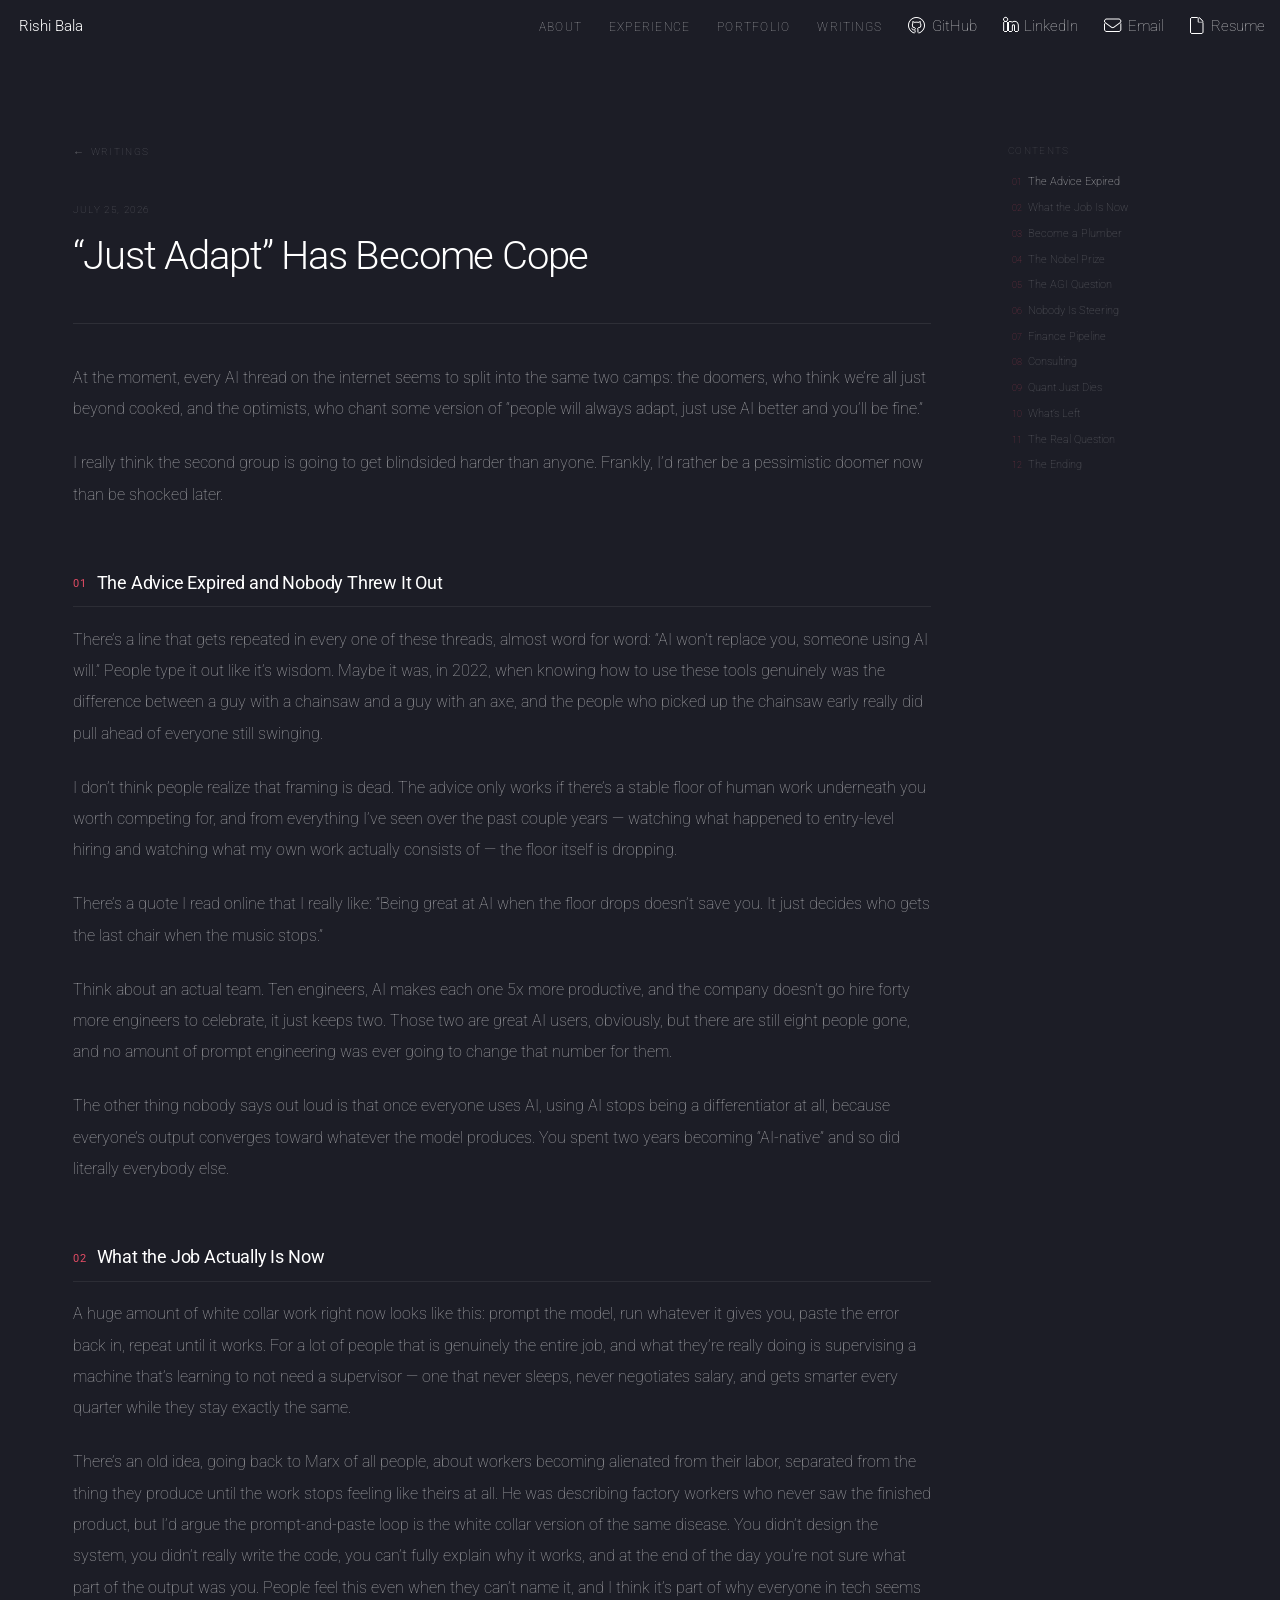
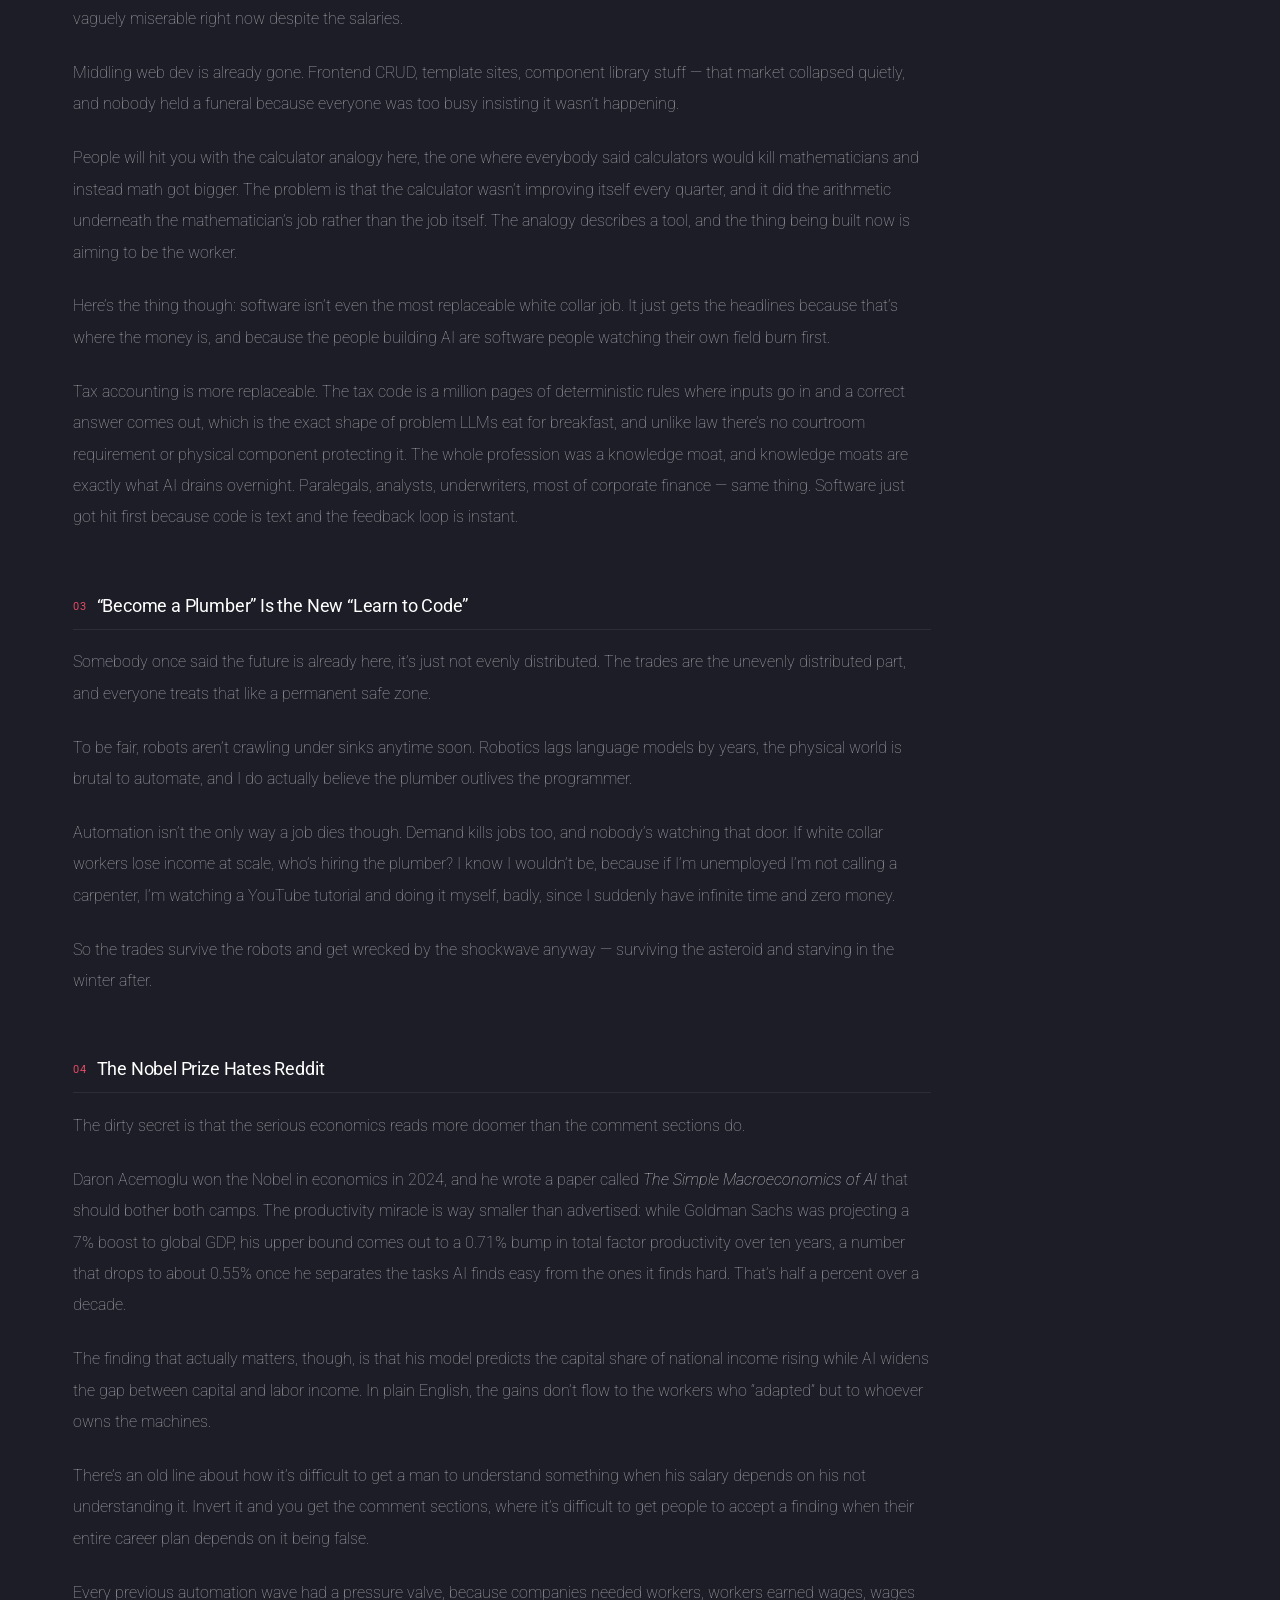
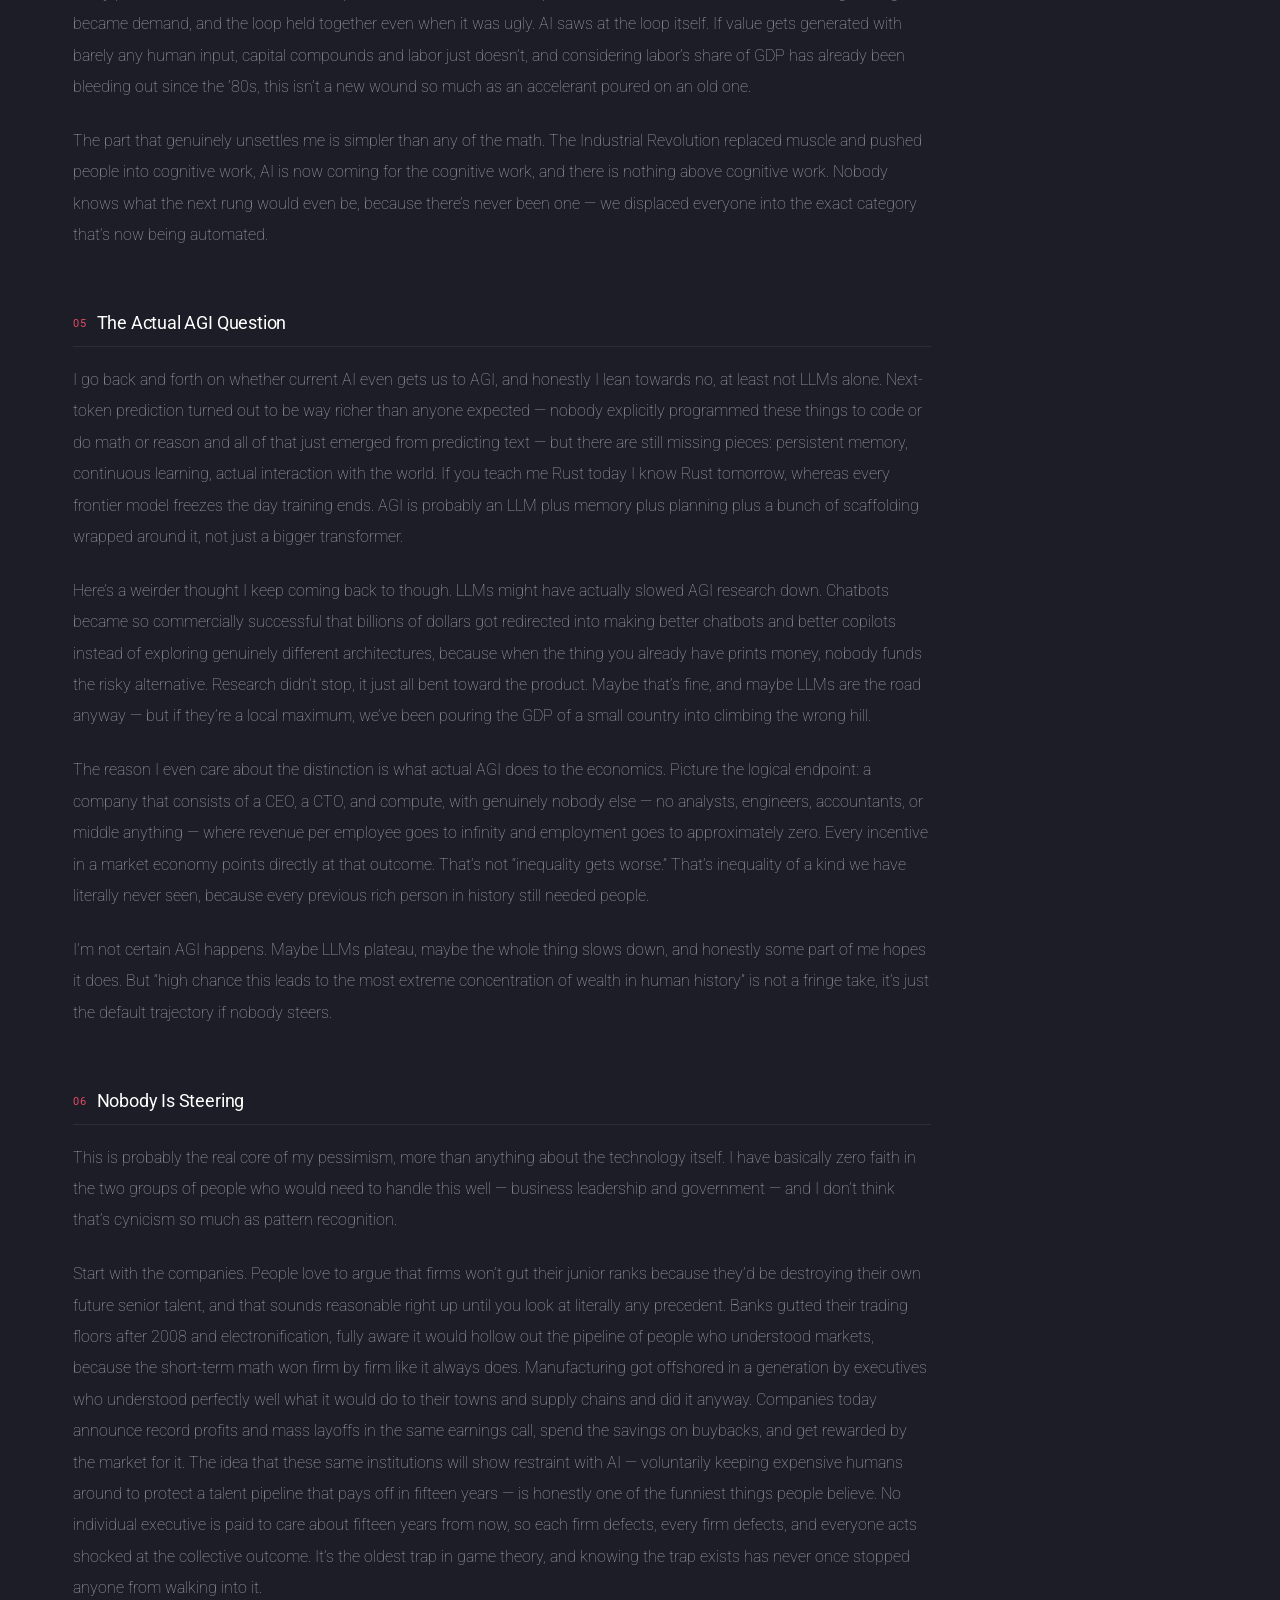
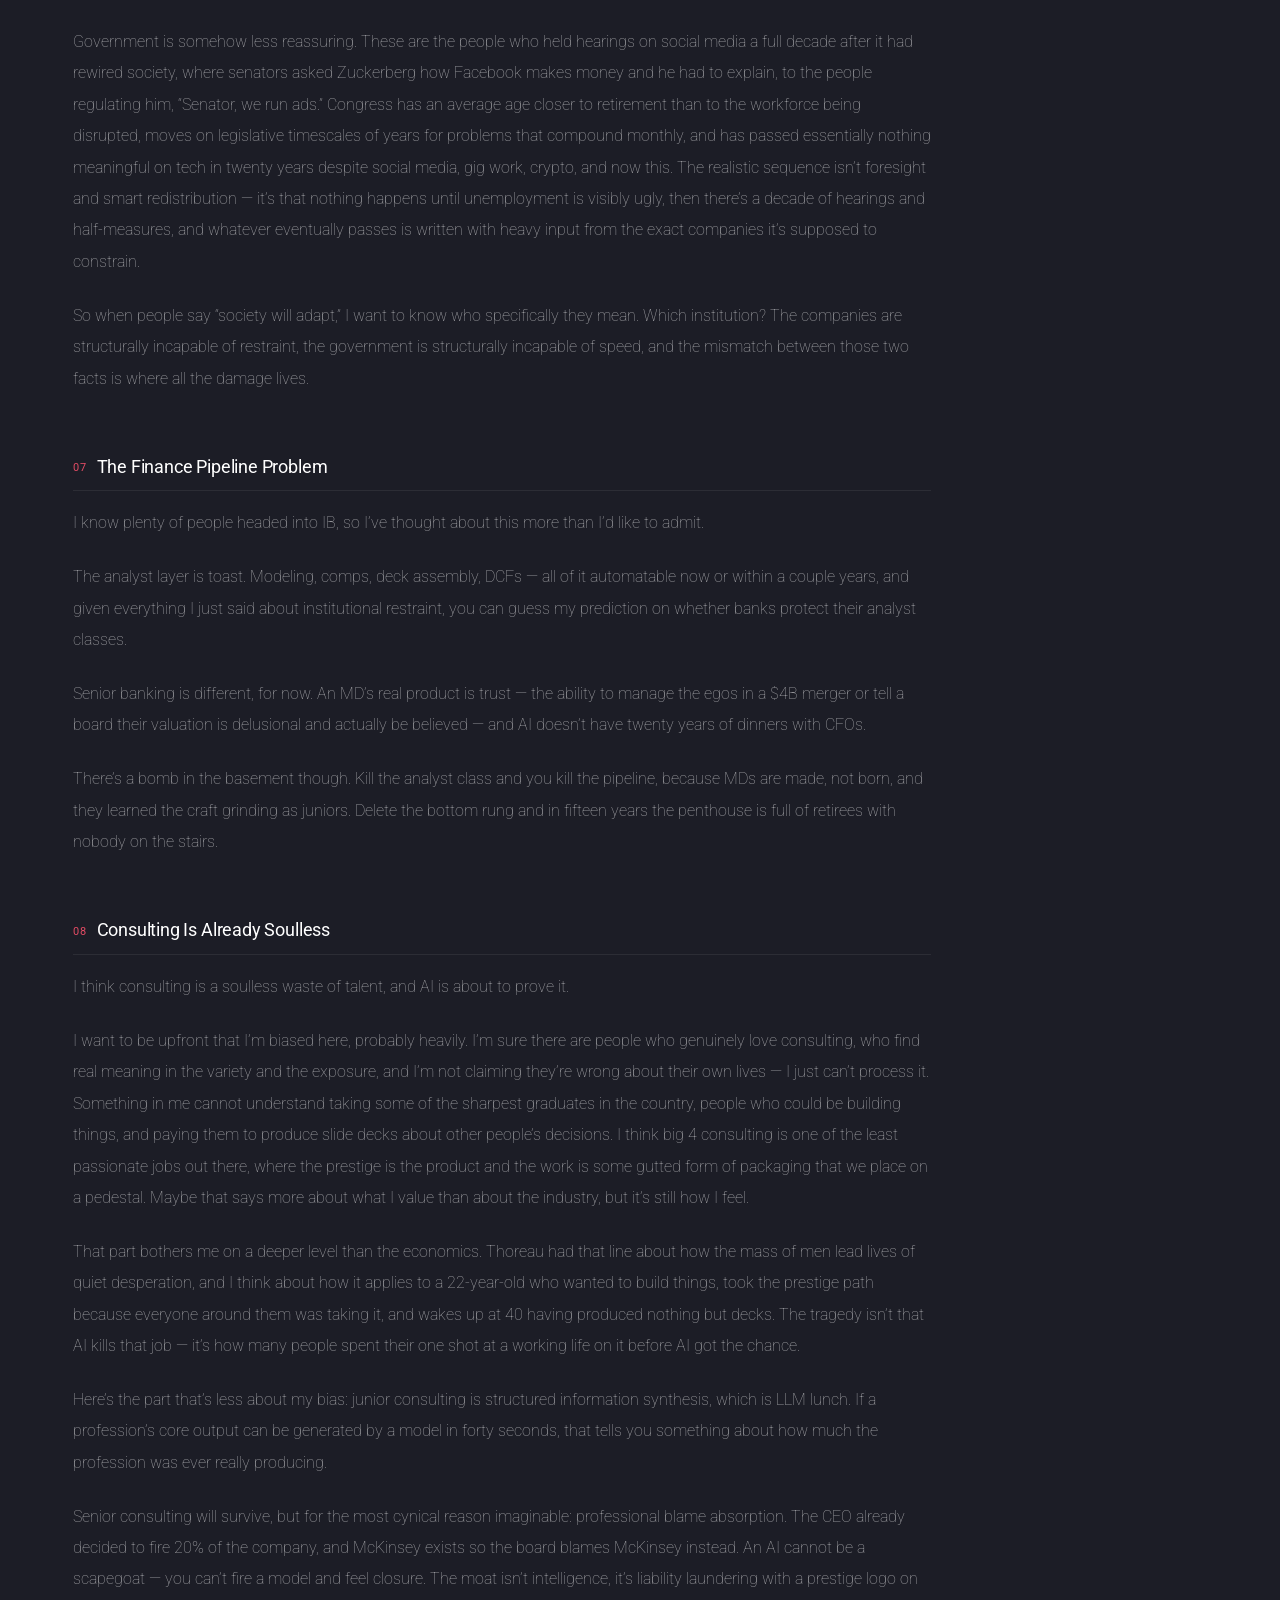
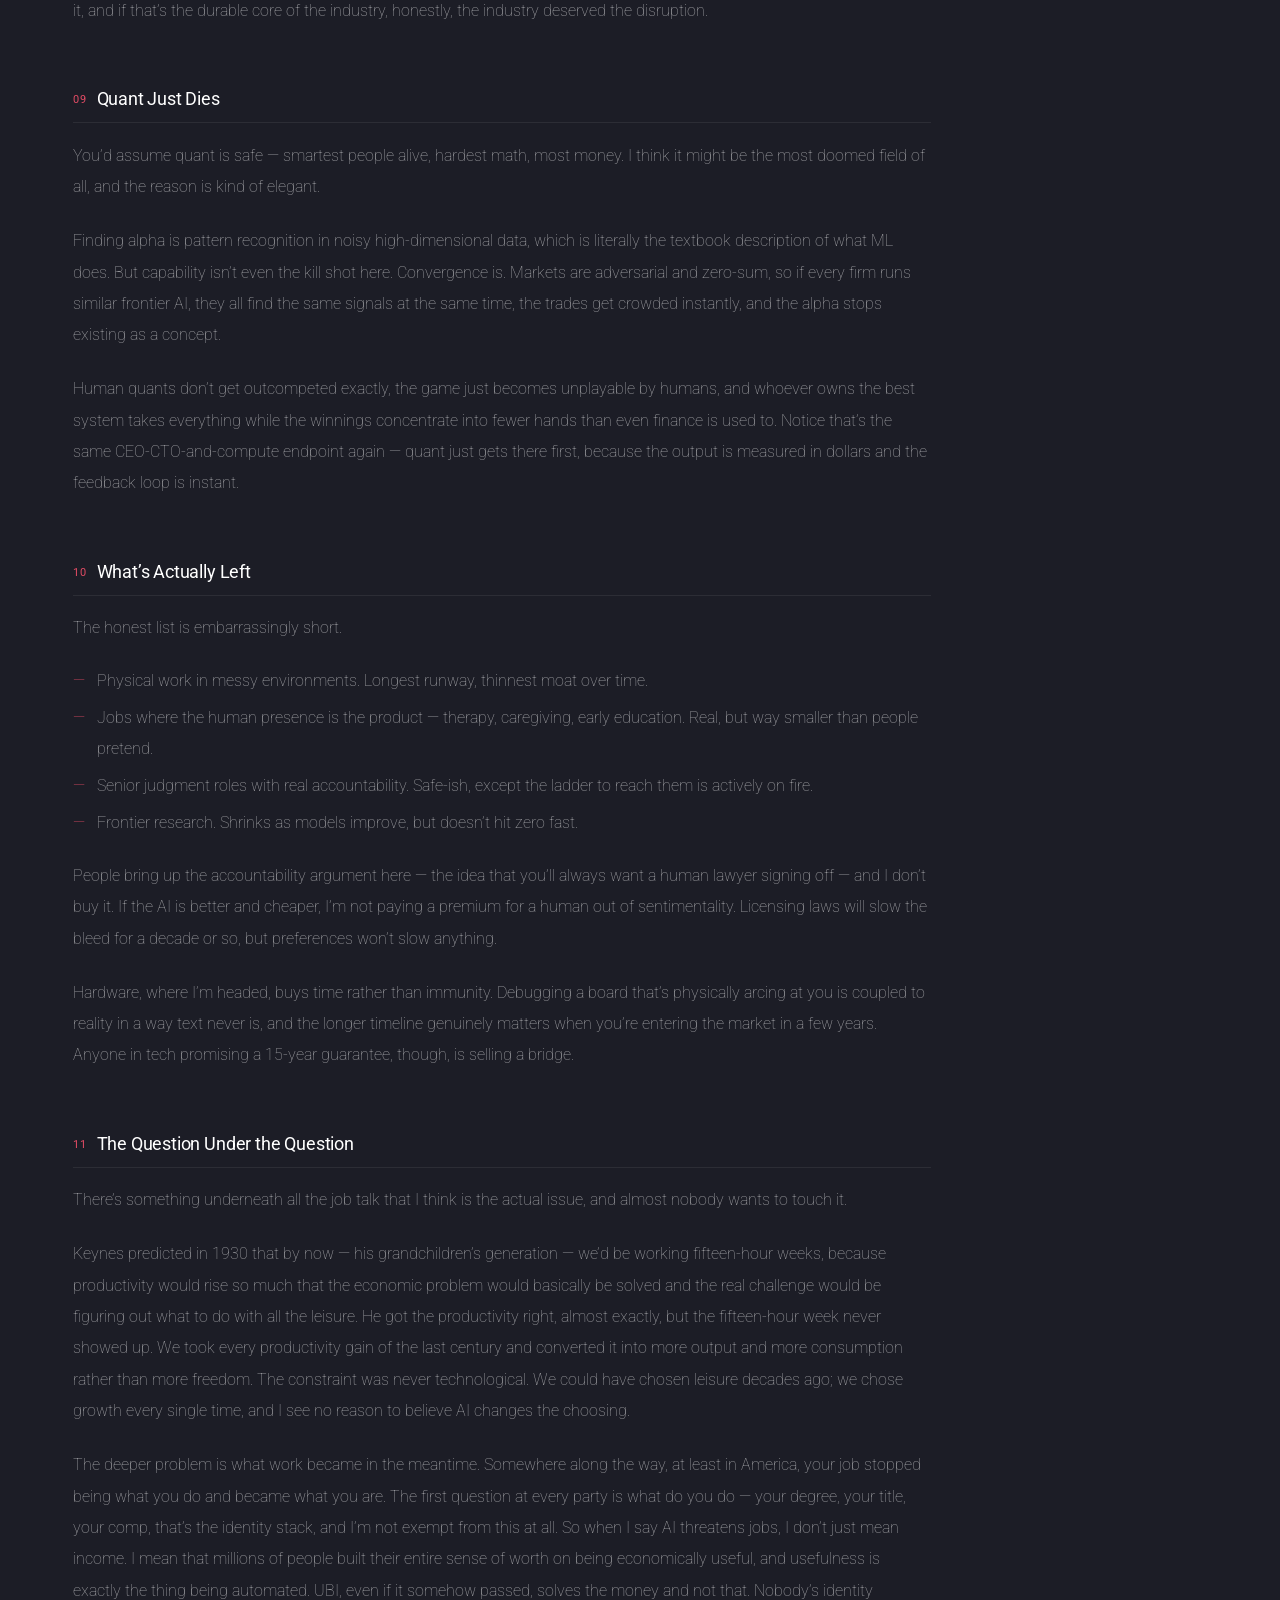
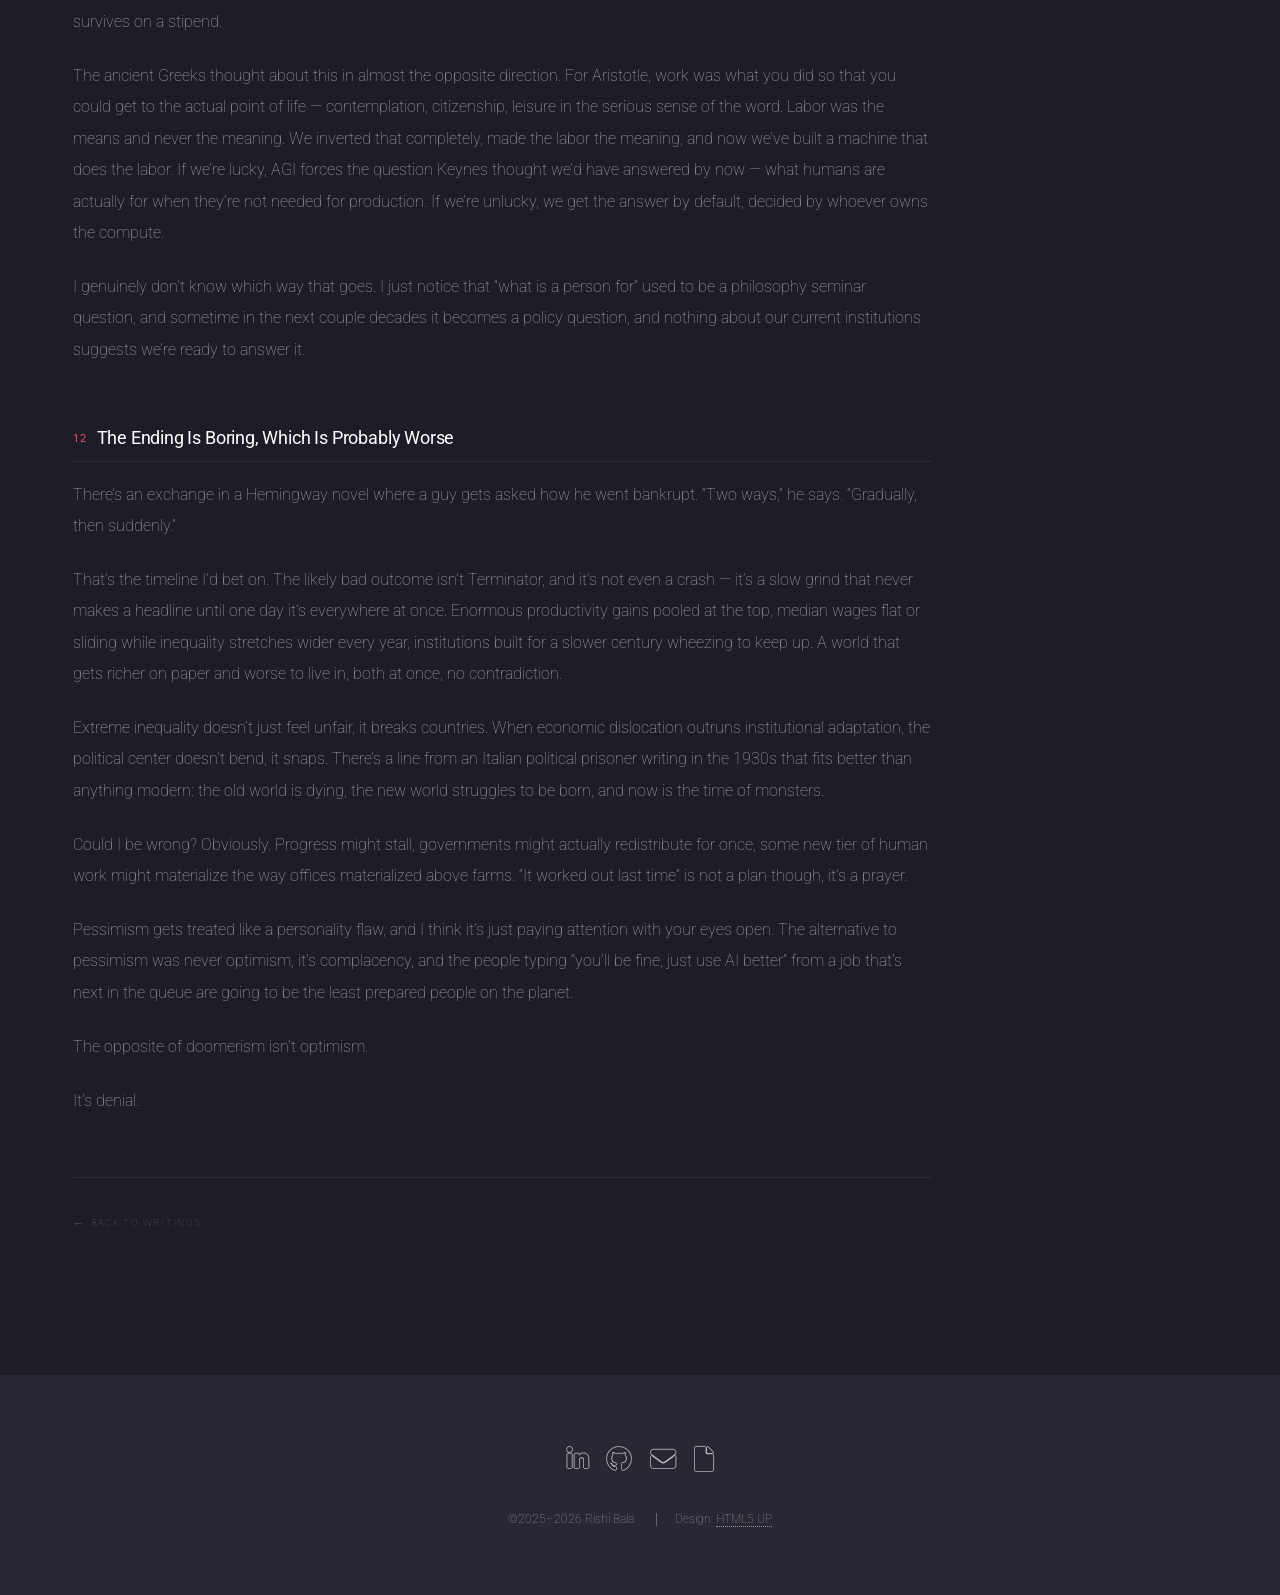
==== blog/just-adapt.html @ bdae5bd9 "updated" ====
<!DOCTYPE HTML>

<html>

<head>
	<title>&ldquo;Just Adapt&rdquo; Has Become Cope &mdash; Rishi Bala</title>
	<meta charset="utf-8" />
	<meta name="viewport" content="width=device-width, initial-scale=1, user-scalable=no" />
	<link rel="stylesheet" href="../assets/css/main.css" />
	<link rel="icon" type="image/png" href="../pic100.ico" />
	<style>
		/* ── Layout ── */
		#post {
			padding: 9em 2em 7em;
			min-height: 100vh;
		}

		.article-layout {
			max-width: 74em;
			margin: 0 auto;
			display: grid;
			grid-template-columns: 1fr 13em;
			gap: 5em;
			align-items: start;
		}

		/* ── Back link ── */
		.article-back {
			display: inline-flex;
			align-items: center;
			gap: 0.5em;
			font-size: 0.68em;
			letter-spacing: 0.13em;
			text-transform: uppercase;
			color: rgba(255, 255, 255, 0.28) !important;
			border-bottom: 0 !important;
			margin-bottom: 3em;
			transition: color 0.2s ease-in-out;
		}
		.article-back:hover { color: #e44c65 !important; }
		.article-back::before { content: '←'; font-size: 1.1em; }

		/* ── Header ── */
		.article-date {
			font-size: 0.68em;
			letter-spacing: 0.13em;
			text-transform: uppercase;
			color: rgba(255, 255, 255, 0.28);
			margin-bottom: 0.75em;
		}

		h2.article-title {
			font-size: 2.6em;
			line-height: 1.18em;
			letter-spacing: -0.03em;
			color: #ffffff;
			font-weight: 300;
			margin-bottom: 0;
			padding-bottom: 1.1em;
			border-bottom: 1px solid rgba(255, 255, 255, 0.08);
		}

		/* ── Body ── */
		.article-body {
			margin-top: 2.5em;
			counter-reset: section;
		}

		.article-body > p {
			font-size: 1.05em;
			line-height: 1.95em;
			color: rgba(255, 255, 255, 0.62);
			margin-bottom: 1.4em;
		}

		/* Section headings */
		.article-body h3 {
			font-size: 1.2em;
			font-weight: 400;
			color: #ffffff;
			letter-spacing: -0.01em;
			margin: 3.25em 0 0.9em;
			line-height: 1.4em;
			padding-bottom: 0.5em;
			border-bottom: 1px solid rgba(255, 255, 255, 0.07);
			counter-increment: section;
		}

		.article-body h3::before {
			content: counter(section, decimal-leading-zero) " ";
			font-size: 0.6em;
			letter-spacing: 0.1em;
			color: #e44c65;
			font-weight: 400;
			margin-right: 0.5em;
			vertical-align: middle;
		}

		/* ── List ── */
		.article-body ul {
			list-style: none;
			padding-left: 0;
			margin-bottom: 1.4em;
		}
		.article-body ul li {
			font-size: 1.05em;
			line-height: 1.9em;
			color: rgba(255, 255, 255, 0.62);
			padding-left: 1.5em;
			position: relative;
			margin-bottom: 0.4em;
		}
		.article-body ul li::before {
			content: '—';
			color: #e44c65;
			position: absolute;
			left: 0;
		}

		.article-body em {
			color: rgba(255, 255, 255, 0.78);
			font-style: italic;
		}

		/* ── Closing ── */
		.article-end {
			margin-top: 4em;
			padding-top: 2em;
			border-top: 1px solid rgba(255, 255, 255, 0.07);
		}

		/* ── Table of Contents sidebar ── */
		.toc {
			position: sticky;
			top: 8em;
		}

		.toc-label {
			font-size: 0.62em;
			letter-spacing: 0.14em;
			text-transform: uppercase;
			color: rgba(255, 255, 255, 0.22);
			margin-bottom: 1em;
		}

		.toc ol {
			list-style: none;
			padding: 0;
			margin: 0;
			counter-reset: toc;
		}

		.toc ol li {
			counter-increment: toc;
			margin-bottom: 0.6em;
		}

		.toc ol li a {
			font-size: 0.72em;
			line-height: 1.5em;
			color: rgba(255, 255, 255, 0.3) !important;
			border-bottom: 0 !important;
			display: flex;
			gap: 0.6em;
			align-items: baseline;
			transition: color 0.15s ease-in-out;
		}

		.toc ol li a::before {
			content: counter(toc, decimal-leading-zero);
			font-size: 0.85em;
			color: rgba(228, 76, 101, 0.5);
			flex-shrink: 0;
		}

		.toc ol li a:hover { color: #ffffff !important; }
		.toc ol li a.toc-active { color: rgba(255, 255, 255, 0.75) !important; }

		/* ── Mobile: stack layout ── */
		@media screen and (max-width: 860px) {
			.article-layout {
				grid-template-columns: 1fr;
				gap: 0;
			}
			.toc { display: none; }
			h2.article-title { font-size: 1.9em; }
			.article-body > p { font-size: 0.97em; }
			.article-body h3 { font-size: 1.05em; }
		}
	</style>
	<noscript>
		<link rel="stylesheet" href="../assets/css/noscript.css" />
	</noscript>
</head>

<body class="is-preload landing">
	<div id="page-wrapper">

		<!-- Header -->
		<header id="header">
			<h1 id="logo"><a href="../index.html">Rishi Bala</a></h1>
			<nav id="nav">
				<ul>
					<li><a href="../index.html#one">About</a></li>
					<li><a href="../index.html#ipc">Experience</a></li>
					<li><a href="../index.html#five">Portfolio</a></li>
					<li><a href="../index.html#blog">Writings</a></li>
					<li><a href="https://github.com/rbala25" class="icon brands alt fa-github"><span class="label">GitHub</span></a></li>
					<li><a href="https://www.linkedin.com/in/rishi-bala-443583258/" class="icon brands alt fa-linkedin-in"><span class="label">LinkedIn</span></a></li>
					<li><a href="mailto:rishibala2007@gmail.com" class="icon solid alt fa-envelope"><span class="label">Email</span></a></li>
					<li><a href="../images/Rishi Bala Resume.pdf" class="icon solid alt fa-file"><span class="label">Resume</span></a></li>
				</ul>
			</nav>
		</header>

		<!-- Post -->
		<article id="post">
			<div class="article-layout">

				<!-- Main content -->
				<div class="article-main">

					<a href="../index.html#blog" class="article-back">Writings</a>

					<p class="article-date">July 25, 2026</p>
					<h2 class="article-title">&ldquo;Just Adapt&rdquo; Has Become Cope</h2>

					<div class="article-body">

						<p>At the moment, every AI thread on the internet seems to split into the same two camps: the doomers, who think we&rsquo;re all just beyond cooked, and the optimists, who chant some version of &ldquo;people will always adapt, just use AI better and you&rsquo;ll be fine.&rdquo;</p>
						<p>I really think the second group is going to get blindsided harder than anyone. Frankly, I&rsquo;d rather be a pessimistic doomer now than be shocked later.</p>

						<h3 id="s1">The Advice Expired and Nobody Threw It Out</h3>
						<p>There&rsquo;s a line that gets repeated in every one of these threads, almost word for word: &ldquo;AI won&rsquo;t replace you, someone using AI will.&rdquo; People type it out like it&rsquo;s wisdom. Maybe it was, in 2022, when knowing how to use these tools genuinely was the difference between a guy with a chainsaw and a guy with an axe, and the people who picked up the chainsaw early really did pull ahead of everyone still swinging.</p>
						<p>I don&rsquo;t think people realize that framing is dead. The advice only works if there&rsquo;s a stable floor of human work underneath you worth competing for, and from everything I&rsquo;ve seen over the past couple years &mdash; watching what happened to entry-level hiring and watching what my own work actually consists of &mdash; the floor itself is dropping.</p>
						<p>There&rsquo;s a quote I read online that I really like: &ldquo;Being great at AI when the floor drops doesn&rsquo;t save you. It just decides who gets the last chair when the music stops.&rdquo;</p>
						<p>Think about an actual team. Ten engineers, AI makes each one 5x more productive, and the company doesn&rsquo;t go hire forty more engineers to celebrate, it just keeps two. Those two are great AI users, obviously, but there are still eight people gone, and no amount of prompt engineering was ever going to change that number for them.</p>
						<p>The other thing nobody says out loud is that once everyone uses AI, using AI stops being a differentiator at all, because everyone&rsquo;s output converges toward whatever the model produces. You spent two years becoming &ldquo;AI-native&rdquo; and so did literally everybody else.</p>

						<h3 id="s2">What the Job Actually Is Now</h3>
						<p>A huge amount of white collar work right now looks like this: prompt the model, run whatever it gives you, paste the error back in, repeat until it works. For a lot of people that is genuinely the entire job, and what they&rsquo;re really doing is supervising a machine that&rsquo;s learning to not need a supervisor &mdash; one that never sleeps, never negotiates salary, and gets smarter every quarter while they stay exactly the same.</p>
						<p>There&rsquo;s an old idea, going back to Marx of all people, about workers becoming alienated from their labor, separated from the thing they produce until the work stops feeling like theirs at all. He was describing factory workers who never saw the finished product, but I&rsquo;d argue the prompt-and-paste loop is the white collar version of the same disease. You didn&rsquo;t design the system, you didn&rsquo;t really write the code, you can&rsquo;t fully explain why it works, and at the end of the day you&rsquo;re not sure what part of the output was you. People feel this even when they can&rsquo;t name it, and I think it&rsquo;s part of why everyone in tech seems vaguely miserable right now despite the salaries.</p>
						<p>Middling web dev is already gone. Frontend CRUD, template sites, component library stuff &mdash; that market collapsed quietly, and nobody held a funeral because everyone was too busy insisting it wasn&rsquo;t happening.</p>
						<p>People will hit you with the calculator analogy here, the one where everybody said calculators would kill mathematicians and instead math got bigger. The problem is that the calculator wasn&rsquo;t improving itself every quarter, and it did the arithmetic underneath the mathematician&rsquo;s job rather than the job itself. The analogy describes a tool, and the thing being built now is aiming to be the worker.</p>
						<p>Here&rsquo;s the thing though: software isn&rsquo;t even the most replaceable white collar job. It just gets the headlines because that&rsquo;s where the money is, and because the people building AI are software people watching their own field burn first.</p>
						<p>Tax accounting is more replaceable. The tax code is a million pages of deterministic rules where inputs go in and a correct answer comes out, which is the exact shape of problem LLMs eat for breakfast, and unlike law there&rsquo;s no courtroom requirement or physical component protecting it. The whole profession was a knowledge moat, and knowledge moats are exactly what AI drains overnight. Paralegals, analysts, underwriters, most of corporate finance &mdash; same thing. Software just got hit first because code is text and the feedback loop is instant.</p>

						<h3 id="s3">&ldquo;Become a Plumber&rdquo; Is the New &ldquo;Learn to Code&rdquo;</h3>
						<p>Somebody once said the future is already here, it&rsquo;s just not evenly distributed. The trades are the unevenly distributed part, and everyone treats that like a permanent safe zone.</p>
						<p>To be fair, robots aren&rsquo;t crawling under sinks anytime soon. Robotics lags language models by years, the physical world is brutal to automate, and I do actually believe the plumber outlives the programmer.</p>
						<p>Automation isn&rsquo;t the only way a job dies though. Demand kills jobs too, and nobody&rsquo;s watching that door. If white collar workers lose income at scale, who&rsquo;s hiring the plumber? I know I wouldn&rsquo;t be, because if I&rsquo;m unemployed I&rsquo;m not calling a carpenter, I&rsquo;m watching a YouTube tutorial and doing it myself, badly, since I suddenly have infinite time and zero money.</p>
						<p>So the trades survive the robots and get wrecked by the shockwave anyway &mdash; surviving the asteroid and starving in the winter after.</p>

						<h3 id="s4">The Nobel Prize Hates Reddit</h3>
						<p>The dirty secret is that the serious economics reads more doomer than the comment sections do.</p>
						<p>Daron Acemoglu won the Nobel in economics in 2024, and he wrote a paper called <em>The Simple Macroeconomics of AI</em> that should bother both camps. The productivity miracle is way smaller than advertised: while Goldman Sachs was projecting a 7% boost to global GDP, his upper bound comes out to a 0.71% bump in total factor productivity over ten years, a number that drops to about 0.55% once he separates the tasks AI finds easy from the ones it finds hard. That&rsquo;s half a percent over a decade.</p>
						<p>The finding that actually matters, though, is that his model predicts the capital share of national income rising while AI widens the gap between capital and labor income. In plain English, the gains don&rsquo;t flow to the workers who &ldquo;adapted&rdquo; but to whoever owns the machines.</p>
						<p>There&rsquo;s an old line about how it&rsquo;s difficult to get a man to understand something when his salary depends on his not understanding it. Invert it and you get the comment sections, where it&rsquo;s difficult to get people to accept a finding when their entire career plan depends on it being false.</p>
						<p>Every previous automation wave had a pressure valve, because companies needed workers, workers earned wages, wages became demand, and the loop held together even when it was ugly. AI saws at the loop itself. If value gets generated with barely any human input, capital compounds and labor just doesn&rsquo;t, and considering labor&rsquo;s share of GDP has already been bleeding out since the &rsquo;80s, this isn&rsquo;t a new wound so much as an accelerant poured on an old one.</p>
						<p>The part that genuinely unsettles me is simpler than any of the math. The Industrial Revolution replaced muscle and pushed people into cognitive work, AI is now coming for the cognitive work, and there is nothing above cognitive work. Nobody knows what the next rung would even be, because there&rsquo;s never been one &mdash; we displaced everyone into the exact category that&rsquo;s now being automated.</p>

						<h3 id="s5">The Actual AGI Question</h3>
						<p>I go back and forth on whether current AI even gets us to AGI, and honestly I lean towards no, at least not LLMs alone. Next-token prediction turned out to be way richer than anyone expected &mdash; nobody explicitly programmed these things to code or do math or reason and all of that just emerged from predicting text &mdash; but there are still missing pieces: persistent memory, continuous learning, actual interaction with the world. If you teach me Rust today I know Rust tomorrow, whereas every frontier model freezes the day training ends. AGI is probably an LLM plus memory plus planning plus a bunch of scaffolding wrapped around it, not just a bigger transformer.</p>
						<p>Here&rsquo;s a weirder thought I keep coming back to though. LLMs might have actually slowed AGI research down. Chatbots became so commercially successful that billions of dollars got redirected into making better chatbots and better copilots instead of exploring genuinely different architectures, because when the thing you already have prints money, nobody funds the risky alternative. Research didn&rsquo;t stop, it just all bent toward the product. Maybe that&rsquo;s fine, and maybe LLMs are the road anyway &mdash; but if they&rsquo;re a local maximum, we&rsquo;ve been pouring the GDP of a small country into climbing the wrong hill.</p>
						<p>The reason I even care about the distinction is what actual AGI does to the economics. Picture the logical endpoint: a company that consists of a CEO, a CTO, and compute, with genuinely nobody else &mdash; no analysts, engineers, accountants, or middle anything &mdash; where revenue per employee goes to infinity and employment goes to approximately zero. Every incentive in a market economy points directly at that outcome. That&rsquo;s not &ldquo;inequality gets worse.&rdquo; That&rsquo;s inequality of a kind we have literally never seen, because every previous rich person in history still needed people.</p>
						<p>I&rsquo;m not certain AGI happens. Maybe LLMs plateau, maybe the whole thing slows down, and honestly some part of me hopes it does. But &ldquo;high chance this leads to the most extreme concentration of wealth in human history&rdquo; is not a fringe take, it&rsquo;s just the default trajectory if nobody steers.</p>

						<h3 id="s6">Nobody Is Steering</h3>
						<p>This is probably the real core of my pessimism, more than anything about the technology itself. I have basically zero faith in the two groups of people who would need to handle this well &mdash; business leadership and government &mdash; and I don&rsquo;t think that&rsquo;s cynicism so much as pattern recognition.</p>
						<p>Start with the companies. People love to argue that firms won&rsquo;t gut their junior ranks because they&rsquo;d be destroying their own future senior talent, and that sounds reasonable right up until you look at literally any precedent. Banks gutted their trading floors after 2008 and electronification, fully aware it would hollow out the pipeline of people who understood markets, because the short-term math won firm by firm like it always does. Manufacturing got offshored in a generation by executives who understood perfectly well what it would do to their towns and supply chains and did it anyway. Companies today announce record profits and mass layoffs in the same earnings call, spend the savings on buybacks, and get rewarded by the market for it. The idea that these same institutions will show restraint with AI &mdash; voluntarily keeping expensive humans around to protect a talent pipeline that pays off in fifteen years &mdash; is honestly one of the funniest things people believe. No individual executive is paid to care about fifteen years from now, so each firm defects, every firm defects, and everyone acts shocked at the collective outcome. It&rsquo;s the oldest trap in game theory, and knowing the trap exists has never once stopped anyone from walking into it.</p>
						<p>Government is somehow less reassuring. These are the people who held hearings on social media a full decade after it had rewired society, where senators asked Zuckerberg how Facebook makes money and he had to explain, to the people regulating him, &ldquo;Senator, we run ads.&rdquo; Congress has an average age closer to retirement than to the workforce being disrupted, moves on legislative timescales of years for problems that compound monthly, and has passed essentially nothing meaningful on tech in twenty years despite social media, gig work, crypto, and now this. The realistic sequence isn&rsquo;t foresight and smart redistribution &mdash; it&rsquo;s that nothing happens until unemployment is visibly ugly, then there&rsquo;s a decade of hearings and half-measures, and whatever eventually passes is written with heavy input from the exact companies it&rsquo;s supposed to constrain.</p>
						<p>So when people say &ldquo;society will adapt,&rdquo; I want to know who specifically they mean. Which institution? The companies are structurally incapable of restraint, the government is structurally incapable of speed, and the mismatch between those two facts is where all the damage lives.</p>

						<h3 id="s7">The Finance Pipeline Problem</h3>
						<p>I know plenty of people headed into IB, so I&rsquo;ve thought about this more than I&rsquo;d like to admit.</p>
						<p>The analyst layer is toast. Modeling, comps, deck assembly, DCFs &mdash; all of it automatable now or within a couple years, and given everything I just said about institutional restraint, you can guess my prediction on whether banks protect their analyst classes.</p>
						<p>Senior banking is different, for now. An MD&rsquo;s real product is trust &mdash; the ability to manage the egos in a $4B merger or tell a board their valuation is delusional and actually be believed &mdash; and AI doesn&rsquo;t have twenty years of dinners with CFOs.</p>
						<p>There&rsquo;s a bomb in the basement though. Kill the analyst class and you kill the pipeline, because MDs are made, not born, and they learned the craft grinding as juniors. Delete the bottom rung and in fifteen years the penthouse is full of retirees with nobody on the stairs.</p>

						<h3 id="s8">Consulting Is Already Soulless</h3>
						<p>I think consulting is a soulless waste of talent, and AI is about to prove it.</p>
						<p>I want to be upfront that I&rsquo;m biased here, probably heavily. I&rsquo;m sure there are people who genuinely love consulting, who find real meaning in the variety and the exposure, and I&rsquo;m not claiming they&rsquo;re wrong about their own lives &mdash; I just can&rsquo;t process it. Something in me cannot understand taking some of the sharpest graduates in the country, people who could be building things, and paying them to produce slide decks about other people&rsquo;s decisions. I think big 4 consulting is one of the least passionate jobs out there, where the prestige is the product and the work is some gutted form of packaging that we place on a pedestal. Maybe that says more about what I value than about the industry, but it&rsquo;s still how I feel.</p>
						<p>That part bothers me on a deeper level than the economics. Thoreau had that line about how the mass of men lead lives of quiet desperation, and I think about how it applies to a 22-year-old who wanted to build things, took the prestige path because everyone around them was taking it, and wakes up at 40 having produced nothing but decks. The tragedy isn&rsquo;t that AI kills that job &mdash; it&rsquo;s how many people spent their one shot at a working life on it before AI got the chance.</p>
						<p>Here&rsquo;s the part that&rsquo;s less about my bias: junior consulting is structured information synthesis, which is LLM lunch. If a profession&rsquo;s core output can be generated by a model in forty seconds, that tells you something about how much the profession was ever really producing.</p>
						<p>Senior consulting will survive, but for the most cynical reason imaginable: professional blame absorption. The CEO already decided to fire 20% of the company, and McKinsey exists so the board blames McKinsey instead. An AI cannot be a scapegoat &mdash; you can&rsquo;t fire a model and feel closure. The moat isn&rsquo;t intelligence, it&rsquo;s liability laundering with a prestige logo on it, and if that&rsquo;s the durable core of the industry, honestly, the industry deserved the disruption.</p>

						<h3 id="s9">Quant Just Dies</h3>
						<p>You&rsquo;d assume quant is safe &mdash; smartest people alive, hardest math, most money. I think it might be the most doomed field of all, and the reason is kind of elegant.</p>
						<p>Finding alpha is pattern recognition in noisy high-dimensional data, which is literally the textbook description of what ML does. But capability isn&rsquo;t even the kill shot here. Convergence is. Markets are adversarial and zero-sum, so if every firm runs similar frontier AI, they all find the same signals at the same time, the trades get crowded instantly, and the alpha stops existing as a concept.</p>
						<p>Human quants don&rsquo;t get outcompeted exactly, the game just becomes unplayable by humans, and whoever owns the best system takes everything while the winnings concentrate into fewer hands than even finance is used to. Notice that&rsquo;s the same CEO-CTO-and-compute endpoint again &mdash; quant just gets there first, because the output is measured in dollars and the feedback loop is instant.</p>

						<h3 id="s10">What&rsquo;s Actually Left</h3>
						<p>The honest list is embarrassingly short.</p>
						<ul>
							<li>Physical work in messy environments. Longest runway, thinnest moat over time.</li>
							<li>Jobs where the human presence is the product &mdash; therapy, caregiving, early education. Real, but way smaller than people pretend.</li>
							<li>Senior judgment roles with real accountability. Safe-ish, except the ladder to reach them is actively on fire.</li>
							<li>Frontier research. Shrinks as models improve, but doesn&rsquo;t hit zero fast.</li>
						</ul>
						<p>People bring up the accountability argument here &mdash; the idea that you&rsquo;ll always want a human lawyer signing off &mdash; and I don&rsquo;t buy it. If the AI is better and cheaper, I&rsquo;m not paying a premium for a human out of sentimentality. Licensing laws will slow the bleed for a decade or so, but preferences won&rsquo;t slow anything.</p>
						<p>Hardware, where I&rsquo;m headed, buys time rather than immunity. Debugging a board that&rsquo;s physically arcing at you is coupled to reality in a way text never is, and the longer timeline genuinely matters when you&rsquo;re entering the market in a few years. Anyone in tech promising a 15-year guarantee, though, is selling a bridge.</p>

						<h3 id="s11">The Question Under the Question</h3>
						<p>There&rsquo;s something underneath all the job talk that I think is the actual issue, and almost nobody wants to touch it.</p>
						<p>Keynes predicted in 1930 that by now &mdash; his grandchildren&rsquo;s generation &mdash; we&rsquo;d be working fifteen-hour weeks, because productivity would rise so much that the economic problem would basically be solved and the real challenge would be figuring out what to do with all the leisure. He got the productivity right, almost exactly, but the fifteen-hour week never showed up. We took every productivity gain of the last century and converted it into more output and more consumption rather than more freedom. The constraint was never technological. We could have chosen leisure decades ago; we chose growth every single time, and I see no reason to believe AI changes the choosing.</p>
						<p>The deeper problem is what work became in the meantime. Somewhere along the way, at least in America, your job stopped being what you do and became what you are. The first question at every party is what do you do &mdash; your degree, your title, your comp, that&rsquo;s the identity stack, and I&rsquo;m not exempt from this at all. So when I say AI threatens jobs, I don&rsquo;t just mean income. I mean that millions of people built their entire sense of worth on being economically useful, and usefulness is exactly the thing being automated. UBI, even if it somehow passed, solves the money and not that. Nobody&rsquo;s identity survives on a stipend.</p>
						<p>The ancient Greeks thought about this in almost the opposite direction. For Aristotle, work was what you did so that you could get to the actual point of life &mdash; contemplation, citizenship, leisure in the serious sense of the word. Labor was the means and never the meaning. We inverted that completely, made the labor the meaning, and now we&rsquo;ve built a machine that does the labor. If we&rsquo;re lucky, AGI forces the question Keynes thought we&rsquo;d have answered by now &mdash; what humans are actually for when they&rsquo;re not needed for production. If we&rsquo;re unlucky, we get the answer by default, decided by whoever owns the compute.</p>
						<p>I genuinely don&rsquo;t know which way that goes. I just notice that &ldquo;what is a person for&rdquo; used to be a philosophy seminar question, and sometime in the next couple decades it becomes a policy question, and nothing about our current institutions suggests we&rsquo;re ready to answer it.</p>

						<h3 id="s12">The Ending Is Boring, Which Is Probably Worse</h3>
						<p>There&rsquo;s an exchange in a Hemingway novel where a guy gets asked how he went bankrupt. &ldquo;Two ways,&rdquo; he says. &ldquo;Gradually, then suddenly.&rdquo;</p>
						<p>That&rsquo;s the timeline I&rsquo;d bet on. The likely bad outcome isn&rsquo;t Terminator, and it&rsquo;s not even a crash &mdash; it&rsquo;s a slow grind that never makes a headline until one day it&rsquo;s everywhere at once. Enormous productivity gains pooled at the top, median wages flat or sliding while inequality stretches wider every year, institutions built for a slower century wheezing to keep up. A world that gets richer on paper and worse to live in, both at once, no contradiction.</p>
						<p>Extreme inequality doesn&rsquo;t just feel unfair, it breaks countries. When economic dislocation outruns institutional adaptation, the political center doesn&rsquo;t bend, it snaps. There&rsquo;s a line from an Italian political prisoner writing in the 1930s that fits better than anything modern: the old world is dying, the new world struggles to be born, and now is the time of monsters.</p>
						<p>Could I be wrong? Obviously. Progress might stall, governments might actually redistribute for once, some new tier of human work might materialize the way offices materialized above farms. &ldquo;It worked out last time&rdquo; is not a plan though, it&rsquo;s a prayer.</p>
						<p>Pessimism gets treated like a personality flaw, and I think it&rsquo;s just paying attention with your eyes open. The alternative to pessimism was never optimism, it&rsquo;s complacency, and the people typing &ldquo;you&rsquo;ll be fine, just use AI better&rdquo; from a job that&rsquo;s next in the queue are going to be the least prepared people on the planet.</p>
						<p>The opposite of doomerism isn&rsquo;t optimism.</p>
						<p>It&rsquo;s denial.</p>

					</div>

					<div class="article-end">
						<a href="../index.html#blog" class="article-back">Back to Writings</a>
					</div>

				</div>

				<!-- Table of Contents -->
				<aside class="toc">
					<p class="toc-label">Contents</p>
					<ol>
						<li><a href="#s1">The Advice Expired</a></li>
						<li><a href="#s2">What the Job Is Now</a></li>
						<li><a href="#s3">Become a Plumber</a></li>
						<li><a href="#s4">The Nobel Prize</a></li>
						<li><a href="#s5">The AGI Question</a></li>
						<li><a href="#s6">Nobody Is Steering</a></li>
						<li><a href="#s7">Finance Pipeline</a></li>
						<li><a href="#s8">Consulting</a></li>
						<li><a href="#s9">Quant Just Dies</a></li>
						<li><a href="#s10">What&rsquo;s Left</a></li>
						<li><a href="#s11">The Real Question</a></li>
						<li><a href="#s12">The Ending</a></li>
					</ol>
				</aside>

			</div>
		</article>

		<!-- Footer -->
		<footer id="footer">
			<ul class="icons">
				<li><a href="https://www.linkedin.com/in/rishi-bala-443583258/" class="icon brands alt fa-linkedin-in"><span class="label"></span></a></li>
				<li><a href="https://github.com/rbala25" class="icon brands alt fa-github"><span class="label"></span></a></li>
				<li><a href="mailto:rishibala2007@gmail.com" class="icon solid alt fa-envelope"><span class="label"></span></a></li>
				<li><a href="../images/Rishi Bala Resume.pdf" class="icon solid alt fa-file"><span class="label"></span></a></li>
			</ul>
			<ul class="copyright">
				<li>&copy;2025&ndash;2026 Rishi Bala</li>
				<li>Design: <a href="http://html5up.net">HTML5 UP</a></li>
			</ul>
		</footer>

	</div>

	<!-- Scripts -->
	<script src="../assets/js/jquery.min.js"></script>
	<script src="../assets/js/jquery.scrolly.min.js"></script>
	<script src="../assets/js/jquery.dropotron.min.js"></script>
	<script src="../assets/js/jquery.scrollex.min.js"></script>
	<script src="../assets/js/browser.min.js"></script>
	<script src="../assets/js/breakpoints.min.js"></script>
	<script src="../assets/js/util.js"></script>
	<script src="../assets/js/main.js"></script>
	<script>
		// Highlight active TOC link on scroll
		(function () {
			const links = document.querySelectorAll('.toc a');
			const headings = Array.from(links).map(a => document.querySelector(a.getAttribute('href')));
			function onScroll() {
				let active = 0;
				headings.forEach((h, i) => {
					if (h && h.getBoundingClientRect().top < 140) active = i;
				});
				links.forEach((a, i) => a.classList.toggle('toc-active', i === active));
			}
			window.addEventListener('scroll', onScroll, { passive: true });
			onScroll();
		})();
	</script>

</body>

</html>
---- assets/css/main.css ----
@import url("fontawesome-all.min.css");
@import url("https://fonts.googleapis.com/css?family=Roboto:100,300,100italic,300italic");

/*
	Landed by HTML5 UP
	html5up.net | @ajlkn
	Free for personal and commercial use under the CCA 3.0 license (html5up.net/license)
*/

html,
body,
div,
span,
applet,
object,
iframe,
h1,
h2,
h3,
h4,
h5,
h6,
p,
blockquote,
pre,
a,
abbr,
acronym,
address,
big,
cite,
code,
del,
dfn,
em,
img,
ins,
kbd,
q,
s,
samp,
small,
strike,
strong,
sub,
sup,
tt,
var,
b,
u,
i,
center,
dl,
dt,
dd,
ol,
ul,
li,
fieldset,
form,
label,
legend,
table,
caption,
tbody,
tfoot,
thead,
tr,
th,
td,
article,
aside,
canvas,
details,
embed,
figure,
figcaption,
footer,
header,
hgroup,
menu,
nav,
output,
ruby,
section,
summary,
time,
mark,
audio,
video {
	margin: 0;
	padding: 0;
	border: 0;
	font-size: 100%;
	font: inherit;
	vertical-align: baseline;
}

article,
aside,
details,
figcaption,
figure,
footer,
header,
hgroup,
menu,
nav,
section {
	display: block;
}

body {
	line-height: 1;
}

ol,
ul {
	list-style: none;
}

blockquote,
q {
	quotes: none;
}

blockquote:before,
blockquote:after,
q:before,
q:after {
	content: '';
	content: none;
}

table {
	border-collapse: collapse;
	border-spacing: 0;
}

body {
	-webkit-text-size-adjust: none;
}

mark {
	background-color: transparent;
	color: inherit;
}

input::-moz-focus-inner {
	border: 0;
	padding: 0;
}

input,
select,
textarea {
	-moz-appearance: none;
	-webkit-appearance: none;
	-ms-appearance: none;
	appearance: none;
}

/* Basic */

html {
	box-sizing: border-box;
}

*,
*:before,
*:after {
	box-sizing: inherit;
}

html,
body {
	background: #1c1d26;
}

body.is-preload *,
body.is-preload *:before,
body.is-preload *:after {
	-moz-animation: none !important;
	-webkit-animation: none !important;
	-ms-animation: none !important;
	animation: none !important;
	-moz-transition: none !important;
	-webkit-transition: none !important;
	-ms-transition: none !important;
	transition: none !important;
}

body,
input,
select,
textarea {
	color: rgba(255, 255, 255, 0.75);
	font-family: "Roboto", Helvetica, sans-serif;
	font-size: 15pt;
	font-weight: 100;
	line-height: 1.75em;
}

a {
	-moz-transition: border-color 0.2s ease-in-out, color 0.2s ease-in-out;
	-webkit-transition: border-color 0.2s ease-in-out, color 0.2s ease-in-out;
	-ms-transition: border-color 0.2s ease-in-out, color 0.2s ease-in-out;
	transition: border-color 0.2s ease-in-out, color 0.2s ease-in-out;
	border-bottom: dotted 1px;
	color: #e44c65;
	text-decoration: none;
}

a:hover {
	color: #e44c65 !important;
	border-bottom-color: transparent;
}

strong,
b {
	color: #ffffff;
	font-weight: 300;
}

em,
i {
	font-style: italic;
}

p {
	margin: 0 0 2em 0;
}

h1,
h2,
h3,
h4,
h5,
h6 {
	color: #ffffff;
	font-weight: 300;
	line-height: 1em;
	margin: 0 0 1em 0;
}

h1 a,
h2 a,
h3 a,
h4 a,
h5 a,
h6 a {
	color: inherit;
	border: 0;
}

h2 {
	font-size: 2em;
	line-height: 1.5em;
	letter-spacing: -0.025em;
}

h3 {
	font-size: 1.35em;
	line-height: 1.5em;
}

h4 {
	font-size: 1.1em;
	line-height: 1.5em;
}

h5 {
	font-size: 0.9em;
	line-height: 1.5em;
}

h6 {
	font-size: 0.7em;
	line-height: 1.5em;
}

sub {
	font-size: 0.8em;
	position: relative;
	top: 0.5em;
}

sup {
	font-size: 0.8em;
	position: relative;
	top: -0.5em;
}

hr {
	border: 0;
	border-bottom: solid 1px rgba(255, 255, 255, 0.3);
	margin: 3em 0;
}

hr.major {
	margin: 4em 0;
}

blockquote {
	border-left: solid 4px rgba(255, 255, 255, 0.3);
	font-style: italic;
	margin: 0 0 2em 0;
	padding: 0.5em 0 0.5em 2em;
}

code {
	background: rgba(255, 255, 255, 0.075);
	border-radius: 4px;
	font-family: "Courier New", monospace;
	font-size: 0.9em;
	margin: 0 0.25em;
	padding: 0.25em 0.65em;
}

pre {
	-webkit-overflow-scrolling: touch;
	font-family: "Courier New", monospace;
	font-size: 0.9em;
	margin: 0 0 2em 0;
}

pre code {
	display: block;
	line-height: 1.75em;
	padding: 1em 1.5em;
	overflow-x: auto;
}

.align-left {
	text-align: left;
}

.align-center {
	text-align: center;
}

.align-right {
	text-align: right;
}

/* Loader */

@-moz-keyframes spinner-show {
	0% {
		opacity: 0;
	}

	100% {
		opacity: 1;
	}
}

@-webkit-keyframes spinner-show {
	0% {
		opacity: 0;
	}

	100% {
		opacity: 1;
	}
}

@-ms-keyframes spinner-show {
	0% {
		opacity: 0;
	}

	100% {
		opacity: 1;
	}
}

@keyframes spinner-show {
	0% {
		opacity: 0;
	}

	100% {
		opacity: 1;
	}
}

@-moz-keyframes spinner-hide {
	0% {
		color: rgba(255, 255, 255, 0.15);
		z-index: 100001;
		-moz-transform: scale(1) rotate(0deg);
		-webkit-transform: scale(1) rotate(0deg);
		-ms-transform: scale(1) rotate(0deg);
		transform: scale(1) rotate(0deg);
	}

	99% {
		color: #1c1d26;
		z-index: 100001;
		-moz-transform: scale(0.5) rotate(360deg);
		-webkit-transform: scale(0.5) rotate(360deg);
		-ms-transform: scale(0.5) rotate(360deg);
		transform: scale(0.5) rotate(360deg);
	}

	100% {
		color: #1c1d26;
		z-index: -1;
		-moz-transform: scale(0.5) rotate(360deg);
		-webkit-transform: scale(0.5) rotate(360deg);
		-ms-transform: scale(0.5) rotate(360deg);
		transform: scale(0.5) rotate(360deg);
	}
}

@-webkit-keyframes spinner-hide {
	0% {
		color: rgba(255, 255, 255, 0.15);
		z-index: 100001;
		-moz-transform: scale(1) rotate(0deg);
		-webkit-transform: scale(1) rotate(0deg);
		-ms-transform: scale(1) rotate(0deg);
		transform: scale(1) rotate(0deg);
	}

	99% {
		color: #1c1d26;
		z-index: 100001;
		-moz-transform: scale(0.5) rotate(360deg);
		-webkit-transform: scale(0.5) rotate(360deg);
		-ms-transform: scale(0.5) rotate(360deg);
		transform: scale(0.5) rotate(360deg);
	}

	100% {
		color: #1c1d26;
		z-index: -1;
		-moz-transform: scale(0.5) rotate(360deg);
		-webkit-transform: scale(0.5) rotate(360deg);
		-ms-transform: scale(0.5) rotate(360deg);
		transform: scale(0.5) rotate(360deg);
	}
}

@-ms-keyframes spinner-hide {
	0% {
		color: rgba(255, 255, 255, 0.15);
		z-index: 100001;
		-moz-transform: scale(1) rotate(0deg);
		-webkit-transform: scale(1) rotate(0deg);
		-ms-transform: scale(1) rotate(0deg);
		transform: scale(1) rotate(0deg);
	}

	99% {
		color: #1c1d26;
		z-index: 100001;
		-moz-transform: scale(0.5) rotate(360deg);
		-webkit-transform: scale(0.5) rotate(360deg);
		-ms-transform: scale(0.5) rotate(360deg);
		transform: scale(0.5) rotate(360deg);
	}

	100% {
		color: #1c1d26;
		z-index: -1;
		-moz-transform: scale(0.5) rotate(360deg);
		-webkit-transform: scale(0.5) rotate(360deg);
		-ms-transform: scale(0.5) rotate(360deg);
		transform: scale(0.5) rotate(360deg);
	}
}

@keyframes spinner-hide {
	0% {
		color: rgba(255, 255, 255, 0.15);
		z-index: 100001;
		-moz-transform: scale(1) rotate(0deg);
		-webkit-transform: scale(1) rotate(0deg);
		-ms-transform: scale(1) rotate(0deg);
		transform: scale(1) rotate(0deg);
	}

	99% {
		color: #1c1d26;
		z-index: 100001;
		-moz-transform: scale(0.5) rotate(360deg);
		-webkit-transform: scale(0.5) rotate(360deg);
		-ms-transform: scale(0.5) rotate(360deg);
		transform: scale(0.5) rotate(360deg);
	}

	100% {
		color: #1c1d26;
		z-index: -1;
		-moz-transform: scale(0.5) rotate(360deg);
		-webkit-transform: scale(0.5) rotate(360deg);
		-ms-transform: scale(0.5) rotate(360deg);
		transform: scale(0.5) rotate(360deg);
	}
}

@-moz-keyframes spinner-rotate {
	0% {
		-moz-transform: scale(1) rotate(0deg);
		-webkit-transform: scale(1) rotate(0deg);
		-ms-transform: scale(1) rotate(0deg);
		transform: scale(1) rotate(0deg);
	}

	100% {
		-moz-transform: scale(1) rotate(360deg);
		-webkit-transform: scale(1) rotate(360deg);
		-ms-transform: scale(1) rotate(360deg);
		transform: scale(1) rotate(360deg);
	}
}

@-webkit-keyframes spinner-rotate {
	0% {
		-moz-transform: scale(1) rotate(0deg);
		-webkit-transform: scale(1) rotate(0deg);
		-ms-transform: scale(1) rotate(0deg);
		transform: scale(1) rotate(0deg);
	}

	100% {
		-moz-transform: scale(1) rotate(360deg);
		-webkit-transform: scale(1) rotate(360deg);
		-ms-transform: scale(1) rotate(360deg);
		transform: scale(1) rotate(360deg);
	}
}

@-ms-keyframes spinner-rotate {
	0% {
		-moz-transform: scale(1) rotate(0deg);
		-webkit-transform: scale(1) rotate(0deg);
		-ms-transform: scale(1) rotate(0deg);
		transform: scale(1) rotate(0deg);
	}

	100% {
		-moz-transform: scale(1) rotate(360deg);
		-webkit-transform: scale(1) rotate(360deg);
		-ms-transform: scale(1) rotate(360deg);
		transform: scale(1) rotate(360deg);
	}
}

@keyframes spinner-rotate {
	0% {
		-moz-transform: scale(1) rotate(0deg);
		-webkit-transform: scale(1) rotate(0deg);
		-ms-transform: scale(1) rotate(0deg);
		transform: scale(1) rotate(0deg);
	}

	100% {
		-moz-transform: scale(1) rotate(360deg);
		-webkit-transform: scale(1) rotate(360deg);
		-ms-transform: scale(1) rotate(360deg);
		transform: scale(1) rotate(360deg);
	}
}

@-moz-keyframes overlay-hide {
	0% {
		opacity: 1;
		z-index: 100000;
	}

	15% {
		opacity: 1;
		z-index: 100000;
	}

	99% {
		opacity: 0;
		z-index: 100000;
	}

	100% {
		opacity: 0;
		z-index: -1;
	}
}

@-webkit-keyframes overlay-hide {
	0% {
		opacity: 1;
		z-index: 100000;
	}

	15% {
		opacity: 1;
		z-index: 100000;
	}

	99% {
		opacity: 0;
		z-index: 100000;
	}

	100% {
		opacity: 0;
		z-index: -1;
	}
}

@-ms-keyframes overlay-hide {
	0% {
		opacity: 1;
		z-index: 100000;
	}

	15% {
		opacity: 1;
		z-index: 100000;
	}

	99% {
		opacity: 0;
		z-index: 100000;
	}

	100% {
		opacity: 0;
		z-index: -1;
	}
}

@keyframes overlay-hide {
	0% {
		opacity: 1;
		z-index: 100000;
	}

	15% {
		opacity: 1;
		z-index: 100000;
	}

	99% {
		opacity: 0;
		z-index: 100000;
	}

	100% {
		opacity: 0;
		z-index: -1;
	}
}

body.landing {
	text-decoration: none;
}

body.landing:before {
	-moz-osx-font-smoothing: grayscale;
	-webkit-font-smoothing: antialiased;
	display: inline-block;
	font-style: normal;
	font-variant: normal;
	text-rendering: auto;
	line-height: 1;
	text-transform: none !important;
	font-family: 'Font Awesome 5 Free';
	font-weight: 900;
}

body.landing:before {
	-moz-animation: spinner-show 1.5s 1 0.25s ease forwards, spinner-hide 0.25s ease-in-out forwards !important;
	-webkit-animation: spinner-show 1.5s 1 0.25s ease forwards, spinner-hide 0.25s ease-in-out forwards !important;
	-ms-animation: spinner-show 1.5s 1 0.25s ease forwards, spinner-hide 0.25s ease-in-out forwards !important;
	animation: spinner-show 1.5s 1 0.25s ease forwards, spinner-hide 0.25s ease-in-out forwards !important;
	-moz-transform-origin: 50% 50%;
	-webkit-transform-origin: 50% 50%;
	-ms-transform-origin: 50% 50%;
	transform-origin: 50% 50%;
	color: rgba(255, 255, 255, 0.15);
	content: '\f1ce';
	cursor: default;
	display: block;
	font-size: 2em;
	height: 2em;
	left: 50%;
	line-height: 2em;
	margin: -1em 0 0 -1em;
	opacity: 0;
	position: fixed;
	text-align: center;
	top: 50%;
	width: 2em;
	z-index: -1;
}

body.landing:after {
	-moz-animation: overlay-hide 1.5s ease-in forwards !important;
	-webkit-animation: overlay-hide 1.5s ease-in forwards !important;
	-ms-animation: overlay-hide 1.5s ease-in forwards !important;
	animation: overlay-hide 1.5s ease-in forwards !important;
	background: #1c1d26;
	content: '';
	display: block;
	height: 100%;
	left: 0;
	opacity: 0;
	position: fixed;
	top: 0;
	width: 100%;
	z-index: -1;
}

body.landing.is-preload:before {
	-moz-animation: spinner-show 1.5s 1 0.25s ease forwards, spinner-rotate 0.75s infinite linear !important;
	-webkit-animation: spinner-show 1.5s 1 0.25s ease forwards, spinner-rotate 0.75s infinite linear !important;
	-ms-animation: spinner-show 1.5s 1 0.25s ease forwards, spinner-rotate 0.75s infinite linear !important;
	animation: spinner-show 1.5s 1 0.25s ease forwards, spinner-rotate 0.75s infinite linear !important;
	z-index: 100001;
}

body.landing.is-preload:after {
	-moz-animation: none !important;
	-webkit-animation: none !important;
	-ms-animation: none !important;
	animation: none !important;
	opacity: 1;
	z-index: 100000;
}

@media (-webkit-min-device-pixel-ratio: 2) {

	body.landing:before {
		line-height: 2.025em;
	}

}

/* Container */

.container {
	margin: 0 auto;
	max-width: calc(100% - 4em);
	width: 70em;
}

#pp {
	align-items: center;
}

.container.xsmall {
	width: 17.5em;
}

.container.small {
	width: 35em;
}

.container.medium {
	width: 52.5em;
}

.container.large {
	width: 87.5em;
}

.container.xlarge {
	width: 105em;
}

.container.max {
	width: 100%;
}

@media screen and (max-width: 1280px) {

	.container {
		width: 90%;
		max-width: 100%;
	}

}

@media screen and (max-width: 980px) {

	.container {
		width: 100% !important;
	}

}

/* Row */

.row {
	display: flex;
	flex-wrap: wrap;
	box-sizing: border-box;
	align-items: stretch;
}

.row>* {
	box-sizing: border-box;
}

.row.gtr-uniform>*> :last-child {
	margin-bottom: 0;
}

.row.aln-left {
	justify-content: flex-start;
}

.row.aln-center {
	justify-content: center;
}

.row.aln-right {
	justify-content: flex-end;
}

.row.aln-top {
	align-items: flex-start;
}

.row.aln-middle {
	align-items: center;
}

.row.aln-bottom {
	align-items: flex-end;
}

.row>.imp {
	order: -1;
}

.row>.col-1 {
	width: 8.33333%;
}

.row>.off-1 {
	margin-left: 8.33333%;
}

.row>.col-2 {
	width: 16.66667%;
}

.row>.off-2 {
	margin-left: 16.66667%;
}

.row>.col-3 {
	width: 25%;
}

.row>.off-3 {
	margin-left: 25%;
}

.row>.col-4 {
	width: 33.33333%;
}

.row>.off-4 {
	margin-left: 33.33333%;
}

.row>.col-5 {
	width: 41.66667%;
}

.row>.off-5 {
	margin-left: 41.66667%;
}

.row>.col-6 {
	width: 50%;
}

.row>.off-6 {
	margin-left: 50%;
}

.row>.col-7 {
	width: 58.33333%;
}

.row>.off-7 {
	margin-left: 58.33333%;
}

.row>.col-8 {
	width: 66.66667%;
}

.row>.off-8 {
	margin-left: 66.66667%;
}

.row>.col-9 {
	width: 75%;
}

.row>.off-9 {
	margin-left: 75%;
}

.row>.col-10 {
	width: 83.33333%;
}

.row>.off-10 {
	margin-left: 83.33333%;
}

.row>.col-11 {
	width: 91.66667%;
}

.row>.off-11 {
	margin-left: 91.66667%;
}

.row>.col-12 {
	width: 100%;
}

.row>.off-12 {
	margin-left: 100%;
}

.row.gtr-0 {
	margin-top: 0;
	margin-left: 0em;
}

.row.gtr-0>* {
	padding: 0 0 0 0em;
}

.row.gtr-0.gtr-uniform {
	margin-top: 0em;
}

.row.gtr-0.gtr-uniform>* {
	padding-top: 0em;
}

.row.gtr-25 {
	margin-top: 0;
	margin-left: -0.625em;
}

.row.gtr-25>* {
	padding: 0 0 0 0.625em;
}

.row.gtr-25.gtr-uniform {
	margin-top: -0.625em;
}

.row.gtr-25.gtr-uniform>* {
	padding-top: 0.625em;
}

.row.gtr-50 {
	margin-top: 0;
	margin-left: -1.25em;
}

.row.gtr-50>* {
	padding: 0 0 0 1.25em;
}

.row.gtr-50.gtr-uniform {
	margin-top: -1.25em;
}

.row.gtr-50.gtr-uniform>* {
	padding-top: 1.25em;
}

.row {
	margin-top: 0;
	margin-left: -2.5em;
}

.row>* {
	padding: 0 0 0 2.5em;
}

.row.gtr-uniform {
	margin-top: -2.5em;
}

.row.gtr-uniform>* {
	padding-top: 2.5em;
}

.row.gtr-150 {
	margin-top: 0;
	margin-left: -3.75em;
}

.row.gtr-150>* {
	padding: 0 0 0 3.75em;
}

.row.gtr-150.gtr-uniform {
	margin-top: -3.75em;
}

.row.gtr-150.gtr-uniform>* {
	padding-top: 3.75em;
}

.row.gtr-200 {
	margin-top: 0;
	margin-left: -5em;
}

.row.gtr-200>* {
	padding: 0 0 0 5em;
}

.row.gtr-200.gtr-uniform {
	margin-top: -5em;
}

.row.gtr-200.gtr-uniform>* {
	padding-top: 5em;
}

@media screen and (max-width: 1680px) {

	.row {
		display: flex;
		flex-wrap: wrap;
		box-sizing: border-box;
		align-items: stretch;
	}

	.row>* {
		box-sizing: border-box;
	}

	.row.gtr-uniform>*> :last-child {
		margin-bottom: 0;
	}

	.row.aln-left {
		justify-content: flex-start;
	}

	.row.aln-center {
		justify-content: center;
	}

	.row.aln-right {
		justify-content: flex-end;
	}

	.row.aln-top {
		align-items: flex-start;
	}

	.row.aln-middle {
		align-items: center;
	}

	.row.aln-bottom {
		align-items: flex-end;
	}

	.row>.imp-xlarge {
		order: -1;
	}

	.row>.col-1-xlarge {
		width: 8.33333%;
	}

	.row>.off-1-xlarge {
		margin-left: 8.33333%;
	}

	.row>.col-2-xlarge {
		width: 16.66667%;
	}

	.row>.off-2-xlarge {
		margin-left: 16.66667%;
	}

	.row>.col-3-xlarge {
		width: 25%;
	}

	.row>.off-3-xlarge {
		margin-left: 25%;
	}

	.row>.col-4-xlarge {
		width: 33.33333%;
	}

	.row>.off-4-xlarge {
		margin-left: 33.33333%;
	}

	.row>.col-5-xlarge {
		width: 41.66667%;
	}

	.row>.off-5-xlarge {
		margin-left: 41.66667%;
	}

	.row>.col-6-xlarge {
		width: 50%;
	}

	.row>.off-6-xlarge {
		margin-left: 50%;
	}

	.row>.col-7-xlarge {
		width: 58.33333%;
	}

	.row>.off-7-xlarge {
		margin-left: 58.33333%;
	}

	.row>.col-8-xlarge {
		width: 66.66667%;
	}

	.row>.off-8-xlarge {
		margin-left: 66.66667%;
	}

	.row>.col-9-xlarge {
		width: 75%;
	}

	.row>.off-9-xlarge {
		margin-left: 75%;
	}

	.row>.col-10-xlarge {
		width: 83.33333%;
	}

	.row>.off-10-xlarge {
		margin-left: 83.33333%;
	}

	.row>.col-11-xlarge {
		width: 91.66667%;
	}

	.row>.off-11-xlarge {
		margin-left: 91.66667%;
	}

	.row>.col-12-xlarge {
		width: 100%;
	}

	.row>.off-12-xlarge {
		margin-left: 100%;
	}

	.row.gtr-0 {
		margin-top: 0;
		margin-left: 0em;
	}

	.row.gtr-0>* {
		padding: 0 0 0 0em;
	}

	.row.gtr-0.gtr-uniform {
		margin-top: 0em;
	}

	.row.gtr-0.gtr-uniform>* {
		padding-top: 0em;
	}

	.row.gtr-25 {
		margin-top: 0;
		margin-left: -0.625em;
	}

	.row.gtr-25>* {
		padding: 0 0 0 0.625em;
	}

	.row.gtr-25.gtr-uniform {
		margin-top: -0.625em;
	}

	.row.gtr-25.gtr-uniform>* {
		padding-top: 0.625em;
	}

	.row.gtr-50 {
		margin-top: 0;
		margin-left: -1.25em;
	}

	.row.gtr-50>* {
		padding: 0 0 0 1.25em;
	}

	.row.gtr-50.gtr-uniform {
		margin-top: -1.25em;
	}

	.row.gtr-50.gtr-uniform>* {
		padding-top: 1.25em;
	}

	.row {
		margin-top: 0;
		margin-left: -2.5em;
	}

	.row>* {
		padding: 0 0 0 2.5em;
	}

	.row.gtr-uniform {
		margin-top: -2.5em;
	}

	.row.gtr-uniform>* {
		padding-top: 2.5em;
	}

	.row.gtr-150 {
		margin-top: 0;
		margin-left: -3.75em;
	}

	.row.gtr-150>* {
		padding: 0 0 0 3.75em;
	}

	.row.gtr-150.gtr-uniform {
		margin-top: -3.75em;
	}

	.row.gtr-150.gtr-uniform>* {
		padding-top: 3.75em;
	}

	.row.gtr-200 {
		margin-top: 0;
		margin-left: -5em;
	}

	.row.gtr-200>* {
		padding: 0 0 0 5em;
	}

	.row.gtr-200.gtr-uniform {
		margin-top: -5em;
	}

	.row.gtr-200.gtr-uniform>* {
		padding-top: 5em;
	}

}

@media screen and (max-width: 1280px) {

	.row {
		display: flex;
		flex-wrap: wrap;
		box-sizing: border-box;
		align-items: stretch;
	}

	.row>* {
		box-sizing: border-box;
	}

	.row.gtr-uniform>*> :last-child {
		margin-bottom: 0;
	}

	.row.aln-left {
		justify-content: flex-start;
	}

	.row.aln-center {
		justify-content: center;
	}

	.row.aln-right {
		justify-content: flex-end;
	}

	.row.aln-top {
		align-items: flex-start;
	}

	.row.aln-middle {
		align-items: center;
	}

	.row.aln-bottom {
		align-items: flex-end;
	}

	.row>.imp-large {
		order: -1;
	}

	.row>.col-1-large {
		width: 8.33333%;
	}

	.row>.off-1-large {
		margin-left: 8.33333%;
	}

	.row>.col-2-large {
		width: 16.66667%;
	}

	.row>.off-2-large {
		margin-left: 16.66667%;
	}

	.row>.col-3-large {
		width: 25%;
	}

	.row>.off-3-large {
		margin-left: 25%;
	}

	.row>.col-4-large {
		width: 33.33333%;
	}

	.row>.off-4-large {
		margin-left: 33.33333%;
	}

	.row>.col-5-large {
		width: 41.66667%;
	}

	.row>.off-5-large {
		margin-left: 41.66667%;
	}

	.row>.col-6-large {
		width: 50%;
	}

	.row>.off-6-large {
		margin-left: 50%;
	}

	.row>.col-7-large {
		width: 58.33333%;
	}

	.row>.off-7-large {
		margin-left: 58.33333%;
	}

	.row>.col-8-large {
		width: 66.66667%;
	}

	.row>.off-8-large {
		margin-left: 66.66667%;
	}

	.row>.col-9-large {
		width: 75%;
	}

	.row>.off-9-large {
		margin-left: 75%;
	}

	.row>.col-10-large {
		width: 83.33333%;
	}

	.row>.off-10-large {
		margin-left: 83.33333%;
	}

	.row>.col-11-large {
		width: 91.66667%;
	}

	.row>.off-11-large {
		margin-left: 91.66667%;
	}

	.row>.col-12-large {
		width: 100%;
	}

	.row>.off-12-large {
		margin-left: 100%;
	}

	.row.gtr-0 {
		margin-top: 0;
		margin-left: 0em;
	}

	.row.gtr-0>* {
		padding: 0 0 0 0em;
	}

	.row.gtr-0.gtr-uniform {
		margin-top: 0em;
	}

	.row.gtr-0.gtr-uniform>* {
		padding-top: 0em;
	}

	.row.gtr-25 {
		margin-top: 0;
		margin-left: -0.625em;
	}

	.row.gtr-25>* {
		padding: 0 0 0 0.625em;
	}

	.row.gtr-25.gtr-uniform {
		margin-top: -0.625em;
	}

	.row.gtr-25.gtr-uniform>* {
		padding-top: 0.625em;
	}

	.row.gtr-50 {
		margin-top: 0;
		margin-left: -1.25em;
	}

	.row.gtr-50>* {
		padding: 0 0 0 1.25em;
	}

	.row.gtr-50.gtr-uniform {
		margin-top: -1.25em;
	}

	.row.gtr-50.gtr-uniform>* {
		padding-top: 1.25em;
	}

	.row {
		margin-top: 0;
		margin-left: -2.5em;
	}

	.row>* {
		padding: 0 0 0 2.5em;
	}

	.row.gtr-uniform {
		margin-top: -2.5em;
	}

	.row.gtr-uniform>* {
		padding-top: 2.5em;
	}

	.row.gtr-150 {
		margin-top: 0;
		margin-left: -3.75em;
	}

	.row.gtr-150>* {
		padding: 0 0 0 3.75em;
	}

	.row.gtr-150.gtr-uniform {
		margin-top: -3.75em;
	}

	.row.gtr-150.gtr-uniform>* {
		padding-top: 3.75em;
	}

	.row.gtr-200 {
		margin-top: 0;
		margin-left: -5em;
	}

	.row.gtr-200>* {
		padding: 0 0 0 5em;
	}

	.row.gtr-200.gtr-uniform {
		margin-top: -5em;
	}

	.row.gtr-200.gtr-uniform>* {
		padding-top: 5em;
	}

}

@media screen and (max-width: 980px) {

	.row {
		display: flex;
		flex-wrap: wrap;
		box-sizing: border-box;
		align-items: stretch;
	}

	.row>* {
		box-sizing: border-box;
	}

	.row.gtr-uniform>*> :last-child {
		margin-bottom: 0;
	}

	.row.aln-left {
		justify-content: flex-start;
	}

	.row.aln-center {
		justify-content: center;
	}

	.row.aln-right {
		justify-content: flex-end;
	}

	.row.aln-top {
		align-items: flex-start;
	}

	.row.aln-middle {
		align-items: center;
	}

	.row.aln-bottom {
		align-items: flex-end;
	}

	.row>.imp-medium {
		order: -1;
	}

	.row>.col-1-medium {
		width: 8.33333%;
	}

	.row>.off-1-medium {
		margin-left: 8.33333%;
	}

	.row>.col-2-medium {
		width: 16.66667%;
	}

	.row>.off-2-medium {
		margin-left: 16.66667%;
	}

	.row>.col-3-medium {
		width: 25%;
	}

	.row>.off-3-medium {
		margin-left: 25%;
	}

	.row>.col-4-medium {
		width: 33.33333%;
	}

	.row>.off-4-medium {
		margin-left: 33.33333%;
	}

	.row>.col-5-medium {
		width: 41.66667%;
	}

	.row>.off-5-medium {
		margin-left: 41.66667%;
	}

	.row>.col-6-medium {
		width: 50%;
	}

	.row>.off-6-medium {
		margin-left: 50%;
	}

	.row>.col-7-medium {
		width: 58.33333%;
	}

	.row>.off-7-medium {
		margin-left: 58.33333%;
	}

	.row>.col-8-medium {
		width: 66.66667%;
	}

	.row>.off-8-medium {
		margin-left: 66.66667%;
	}

	.row>.col-9-medium {
		width: 75%;
	}

	.row>.off-9-medium {
		margin-left: 75%;
	}

	.row>.col-10-medium {
		width: 83.33333%;
	}

	.row>.off-10-medium {
		margin-left: 83.33333%;
	}

	.row>.col-11-medium {
		width: 91.66667%;
	}

	.row>.off-11-medium {
		margin-left: 91.66667%;
	}

	.row>.col-12-medium {
		width: 100%;
	}

	.row>.off-12-medium {
		margin-left: 100%;
	}

	.row.gtr-0 {
		margin-top: 0;
		margin-left: 0em;
	}

	.row.gtr-0>* {
		padding: 0 0 0 0em;
	}

	.row.gtr-0.gtr-uniform {
		margin-top: 0em;
	}

	.row.gtr-0.gtr-uniform>* {
		padding-top: 0em;
	}

	.row.gtr-25 {
		margin-top: 0;
		margin-left: -0.625em;
	}

	.row.gtr-25>* {
		padding: 0 0 0 0.625em;
	}

	.row.gtr-25.gtr-uniform {
		margin-top: -0.625em;
	}

	.row.gtr-25.gtr-uniform>* {
		padding-top: 0.625em;
	}

	.row.gtr-50 {
		margin-top: 0;
		margin-left: -1.25em;
	}

	.row.gtr-50>* {
		padding: 0 0 0 1.25em;
	}

	.row.gtr-50.gtr-uniform {
		margin-top: -1.25em;
	}

	.row.gtr-50.gtr-uniform>* {
		padding-top: 1.25em;
	}

	.row {
		margin-top: 0;
		margin-left: -2.5em;
	}

	.row>* {
		padding: 0 0 0 2.5em;
	}

	.row.gtr-uniform {
		margin-top: -2.5em;
	}

	.row.gtr-uniform>* {
		padding-top: 2.5em;
	}

	.row.gtr-150 {
		margin-top: 0;
		margin-left: -3.75em;
	}

	.row.gtr-150>* {
		padding: 0 0 0 3.75em;
	}

	.row.gtr-150.gtr-uniform {
		margin-top: -3.75em;
	}

	.row.gtr-150.gtr-uniform>* {
		padding-top: 3.75em;
	}

	.row.gtr-200 {
		margin-top: 0;
		margin-left: -5em;
	}

	.row.gtr-200>* {
		padding: 0 0 0 5em;
	}

	.row.gtr-200.gtr-uniform {
		margin-top: -5em;
	}

	.row.gtr-200.gtr-uniform>* {
		padding-top: 5em;
	}

}

@media screen and (max-width: 736px) {

	.row {
		display: flex;
		flex-wrap: wrap;
		box-sizing: border-box;
		align-items: stretch;
	}

	.row>* {
		box-sizing: border-box;
	}

	.row.gtr-uniform>*> :last-child {
		margin-bottom: 0;
	}

	.row.aln-left {
		justify-content: flex-start;
	}

	.row.aln-center {
		justify-content: center;
	}

	.row.aln-right {
		justify-content: flex-end;
	}

	.row.aln-top {
		align-items: flex-start;
	}

	.row.aln-middle {
		align-items: center;
	}

	.row.aln-bottom {
		align-items: flex-end;
	}

	.row>.imp-small {
		order: -1;
	}

	.row>.col-1-small {
		width: 8.33333%;
	}

	.row>.off-1-small {
		margin-left: 8.33333%;
	}

	.row>.col-2-small {
		width: 16.66667%;
	}

	.row>.off-2-small {
		margin-left: 16.66667%;
	}

	.row>.col-3-small {
		width: 25%;
	}

	.row>.off-3-small {
		margin-left: 25%;
	}

	.row>.col-4-small {
		width: 33.33333%;
	}

	.row>.off-4-small {
		margin-left: 33.33333%;
	}

	.row>.col-5-small {
		width: 41.66667%;
	}

	.row>.off-5-small {
		margin-left: 41.66667%;
	}

	.row>.col-6-small {
		width: 50%;
	}

	.row>.off-6-small {
		margin-left: 50%;
	}

	.row>.col-7-small {
		width: 58.33333%;
	}

	.row>.off-7-small {
		margin-left: 58.33333%;
	}

	.row>.col-8-small {
		width: 66.66667%;
	}

	.row>.off-8-small {
		margin-left: 66.66667%;
	}

	.row>.col-9-small {
		width: 75%;
	}

	.row>.off-9-small {
		margin-left: 75%;
	}

	.row>.col-10-small {
		width: 83.33333%;
	}

	.row>.off-10-small {
		margin-left: 83.33333%;
	}

	.row>.col-11-small {
		width: 91.66667%;
	}

	.row>.off-11-small {
		margin-left: 91.66667%;
	}

	.row>.col-12-small {
		width: 100%;
	}

	.row>.off-12-small {
		margin-left: 100%;
	}

	.row.gtr-0 {
		margin-top: 0;
		margin-left: 0em;
	}

	.row.gtr-0>* {
		padding: 0 0 0 0em;
	}

	.row.gtr-0.gtr-uniform {
		margin-top: 0em;
	}

	.row.gtr-0.gtr-uniform>* {
		padding-top: 0em;
	}

	.row.gtr-25 {
		margin-top: 0;
		margin-left: -0.625em;
	}

	.row.gtr-25>* {
		padding: 0 0 0 0.625em;
	}

	.row.gtr-25.gtr-uniform {
		margin-top: -0.625em;
	}

	.row.gtr-25.gtr-uniform>* {
		padding-top: 0.625em;
	}

	.row.gtr-50 {
		margin-top: 0;
		margin-left: -1.25em;
	}

	.row.gtr-50>* {
		padding: 0 0 0 1.25em;
	}

	.row.gtr-50.gtr-uniform {
		margin-top: -1.25em;
	}

	.row.gtr-50.gtr-uniform>* {
		padding-top: 1.25em;
	}

	.row {
		margin-top: 0;
		margin-left: -2.5em;
	}

	.row>* {
		padding: 0 0 0 2.5em;
	}

	.row.gtr-uniform {
		margin-top: -2.5em;
	}

	.row.gtr-uniform>* {
		padding-top: 2.5em;
	}

	.row.gtr-150 {
		margin-top: 0;
		margin-left: -3.75em;
	}

	.row.gtr-150>* {
		padding: 0 0 0 3.75em;
	}

	.row.gtr-150.gtr-uniform {
		margin-top: -3.75em;
	}

	.row.gtr-150.gtr-uniform>* {
		padding-top: 3.75em;
	}

	.row.gtr-200 {
		margin-top: 0;
		margin-left: -5em;
	}

	.row.gtr-200>* {
		padding: 0 0 0 5em;
	}

	.row.gtr-200.gtr-uniform {
		margin-top: -5em;
	}

	.row.gtr-200.gtr-uniform>* {
		padding-top: 5em;
	}

}

@media screen and (max-width: 480px) {

	.row {
		display: flex;
		flex-wrap: wrap;
		box-sizing: border-box;
		align-items: stretch;
	}

	.row>* {
		box-sizing: border-box;
	}

	.row.gtr-uniform>*> :last-child {
		margin-bottom: 0;
	}

	.row.aln-left {
		justify-content: flex-start;
	}

	.row.aln-center {
		justify-content: center;
	}

	.row.aln-right {
		justify-content: flex-end;
	}

	.row.aln-top {
		align-items: flex-start;
	}

	.row.aln-middle {
		align-items: center;
	}

	.row.aln-bottom {
		align-items: flex-end;
	}

	.row>.imp-xsmall {
		order: -1;
	}

	.row>.col-1-xsmall {
		width: 8.33333%;
	}

	.row>.off-1-xsmall {
		margin-left: 8.33333%;
	}

	.row>.col-2-xsmall {
		width: 16.66667%;
	}

	.row>.off-2-xsmall {
		margin-left: 16.66667%;
	}

	.row>.col-3-xsmall {
		width: 25%;
	}

	.row>.off-3-xsmall {
		margin-left: 25%;
	}

	.row>.col-4-xsmall {
		width: 33.33333%;
	}

	.row>.off-4-xsmall {
		margin-left: 33.33333%;
	}

	.row>.col-5-xsmall {
		width: 41.66667%;
	}

	.row>.off-5-xsmall {
		margin-left: 41.66667%;
	}

	.row>.col-6-xsmall {
		width: 50%;
	}

	.row>.off-6-xsmall {
		margin-left: 50%;
	}

	.row>.col-7-xsmall {
		width: 58.33333%;
	}

	.row>.off-7-xsmall {
		margin-left: 58.33333%;
	}

	.row>.col-8-xsmall {
		width: 66.66667%;
	}

	.row>.off-8-xsmall {
		margin-left: 66.66667%;
	}

	.row>.col-9-xsmall {
		width: 75%;
	}

	.row>.off-9-xsmall {
		margin-left: 75%;
	}

	.row>.col-10-xsmall {
		width: 83.33333%;
	}

	.row>.off-10-xsmall {
		margin-left: 83.33333%;
	}

	.row>.col-11-xsmall {
		width: 91.66667%;
	}

	.row>.off-11-xsmall {
		margin-left: 91.66667%;
	}

	.row>.col-12-xsmall {
		width: 100%;
	}

	.row>.off-12-xsmall {
		margin-left: 100%;
	}

	.row.gtr-0 {
		margin-top: 0;
		margin-left: 0em;
	}

	.row.gtr-0>* {
		padding: 0 0 0 0em;
	}

	.row.gtr-0.gtr-uniform {
		margin-top: 0em;
	}

	.row.gtr-0.gtr-uniform>* {
		padding-top: 0em;
	}

	.row.gtr-25 {
		margin-top: 0;
		margin-left: -0.625em;
	}

	.row.gtr-25>* {
		padding: 0 0 0 0.625em;
	}

	.row.gtr-25.gtr-uniform {
		margin-top: -0.625em;
	}

	.row.gtr-25.gtr-uniform>* {
		padding-top: 0.625em;
	}

	.row.gtr-50 {
		margin-top: 0;
		margin-left: -1.25em;
	}

	.row.gtr-50>* {
		padding: 0 0 0 1.25em;
	}

	.row.gtr-50.gtr-uniform {
		margin-top: -1.25em;
	}

	.row.gtr-50.gtr-uniform>* {
		padding-top: 1.25em;
	}

	.row {
		margin-top: 0;
		margin-left: -2.5em;
	}

	.row>* {
		padding: 0 0 0 2.5em;
	}

	.row.gtr-uniform {
		margin-top: -2.5em;
	}

	.row.gtr-uniform>* {
		padding-top: 2.5em;
	}

	.row.gtr-150 {
		margin-top: 0;
		margin-left: -3.75em;
	}

	.row.gtr-150>* {
		padding: 0 0 0 3.75em;
	}

	.row.gtr-150.gtr-uniform {
		margin-top: -3.75em;
	}

	.row.gtr-150.gtr-uniform>* {
		padding-top: 3.75em;
	}

	.row.gtr-200 {
		margin-top: 0;
		margin-left: -5em;
	}

	.row.gtr-200>* {
		padding: 0 0 0 5em;
	}

	.row.gtr-200.gtr-uniform {
		margin-top: -5em;
	}

	.row.gtr-200.gtr-uniform>* {
		padding-top: 5em;
	}

}

/* Section/Article */

section.special,
article.special {
	text-align: center;
}

header p {
	color: #ffffff;
	position: relative;
	margin: 0 0 1.5em 0;
}

header h2+p {
	font-size: 1.25em;
	margin-top: -1em;
	line-height: 1.75em;
}

header h3+p {
	font-size: 1.1em;
	margin-top: -0.8em;
	line-height: 1.75em;
}

header h4+p,
header h5+p,
header h6+p {
	font-size: 0.9em;
	margin-top: -0.6em;
	line-height: 1.5em;
}

header.major {
	margin: 0 0 4em 0;
	position: relative;
	text-align: center;
}

header.major:after {
	background: #e44c65;
	content: '';
	display: inline-block;
	height: 0.2em;
	max-width: 20em;
	width: 75%;
}

footer.major {
	margin: 4em 0 0 0;
}

/* Form */

form {
	margin: 0 0 2em 0;
}

form.cta {
	max-width: 35em;
	margin-left: auto;
	margin-right: auto;
}

label {
	color: #ffffff;
	display: block;
	font-size: 0.9em;
	font-weight: 300;
	margin: 0 0 1em 0;
}

input[type="text"],
input[type="password"],
input[type="email"],
select,
textarea {
	-moz-appearance: none;
	-webkit-appearance: none;
	-ms-appearance: none;
	appearance: none;
	-moz-transition: border-color 0.2s ease-in-out;
	-webkit-transition: border-color 0.2s ease-in-out;
	-ms-transition: border-color 0.2s ease-in-out;
	transition: border-color 0.2s ease-in-out;
	background: transparent;
	border-radius: 4px;
	border: solid 1px rgba(255, 255, 255, 0.3);
	color: inherit;
	display: block;
	outline: 0;
	padding: 0 1em;
	text-decoration: none;
	width: 100%;
}

input[type="text"]:invalid,
input[type="password"]:invalid,
input[type="email"]:invalid,
select:invalid,
textarea:invalid {
	box-shadow: none;
}

input[type="text"]:focus,
input[type="password"]:focus,
input[type="email"]:focus,
select:focus,
textarea:focus {
	border-color: #e44c65;
}

select {
	background-image: url("data:image/svg+xml;charset=utf8,%3Csvg xmlns='http://www.w3.org/2000/svg' width='40' height='40' preserveAspectRatio='none' viewBox='0 0 40 40'%3E%3Cpath d='M9.4,12.3l10.4,10.4l10.4-10.4c0.2-0.2,0.5-0.4,0.9-0.4c0.3,0,0.6,0.1,0.9,0.4l3.3,3.3c0.2,0.2,0.4,0.5,0.4,0.9 c0,0.4-0.1,0.6-0.4,0.9L20.7,31.9c-0.2,0.2-0.5,0.4-0.9,0.4c-0.3,0-0.6-0.1-0.9-0.4L4.3,17.3c-0.2-0.2-0.4-0.5-0.4-0.9 c0-0.4,0.1-0.6,0.4-0.9l3.3-3.3c0.2-0.2,0.5-0.4,0.9-0.4S9.1,12.1,9.4,12.3z' fill='rgba(255, 255, 255, 0.3)' /%3E%3C/svg%3E");
	background-size: 1.25rem;
	background-repeat: no-repeat;
	background-position: calc(100% - 1rem) center;
	height: 3em;
	padding-right: 3em;
	text-overflow: ellipsis;
}

select option {
	color: #ffffff;
	background: #1c1d26;
}

select:focus::-ms-value {
	background-color: transparent;
}

select::-ms-expand {
	display: none;
}

input[type="text"],
input[type="password"],
input[type="email"],
select {
	height: 3em;
}

textarea {
	padding: 0.75em 1em;
}

input[type="checkbox"],
input[type="radio"] {
	-moz-appearance: none;
	-webkit-appearance: none;
	-ms-appearance: none;
	appearance: none;
	display: block;
	float: left;
	margin-right: -2em;
	opacity: 0;
	width: 1em;
	z-index: -1;
}

input[type="checkbox"]+label,
input[type="radio"]+label {
	text-decoration: none;
	color: rgba(255, 255, 255, 0.75);
	cursor: pointer;
	display: inline-block;
	font-size: 1em;
	font-weight: 100;
	padding-left: 2.55em;
	padding-right: 0.75em;
	position: relative;
}

input[type="checkbox"]+label:before,
input[type="radio"]+label:before {
	-moz-osx-font-smoothing: grayscale;
	-webkit-font-smoothing: antialiased;
	display: inline-block;
	font-style: normal;
	font-variant: normal;
	text-rendering: auto;
	line-height: 1;
	text-transform: none !important;
	font-family: 'Font Awesome 5 Free';
	font-weight: 900;
}

input[type="checkbox"]+label:before,
input[type="radio"]+label:before {
	border-radius: 4px;
	border: solid 1px rgba(255, 255, 255, 0.3);
	content: '';
	display: inline-block;
	font-size: 0.8em;
	height: 2.25em;
	left: 0;
	line-height: 2.25em;
	position: absolute;
	text-align: center;
	top: 0;
	width: 2.25em;
}

input[type="checkbox"]:checked+label:before,
input[type="radio"]:checked+label:before {
	background: rgba(255, 255, 255, 0.25);
	color: #ffffff;
	content: '\f00c';
}

input[type="checkbox"]:focus+label:before,
input[type="radio"]:focus+label:before {
	border-color: #e44c65;
}

input[type="checkbox"]+label:before {
	border-radius: 4px;
}

input[type="radio"]+label:before {
	border-radius: 100%;
}

::-webkit-input-placeholder {
	color: rgba(255, 255, 255, 0.5) !important;
	opacity: 1.0;
}

:-moz-placeholder {
	color: rgba(255, 255, 255, 0.5) !important;
	opacity: 1.0;
}

::-moz-placeholder {
	color: rgba(255, 255, 255, 0.5) !important;
	opacity: 1.0;
}

:-ms-input-placeholder {
	color: rgba(255, 255, 255, 0.5) !important;
	opacity: 1.0;
}

/* Box */

.box {
	border-radius: 4px;
	border: solid 1px rgba(255, 255, 255, 0.3);
	margin-bottom: 2em;
	padding: 1.5em;
}

.box> :last-child,
.box> :last-child> :last-child,
.box> :last-child> :last-child> :last-child {
	margin-bottom: 0;
}

.box.alt {
	border: 0;
	border-radius: 0;
	padding: 0;
}

/* Icon */

.icon {
	text-decoration: none;
	border-bottom: none;
	position: relative;
}

.icon:before {
	-moz-osx-font-smoothing: grayscale;
	-webkit-font-smoothing: antialiased;
	display: inline-block;
	font-style: normal;
	font-variant: normal;
	text-rendering: auto;
	line-height: 1;
	text-transform: none !important;
	font-family: 'Font Awesome 5 Free';
	font-weight: 400;
}

.icon>.label {
	display: none;
}

.icon:before {
	line-height: inherit;
}

.icon.solid:before {
	font-weight: 900 !important;
}

.icon.brands:before {
	font-family: 'Font Awesome 5 Brands' !important;
}

.icon.alt {
	text-decoration: none;
}

.icon.alt:before {
	-moz-osx-font-smoothing: grayscale;
	-webkit-font-smoothing: antialiased;
	display: inline-block;
	font-style: normal;
	font-variant: normal;
	text-rendering: auto;
	line-height: 1;
	text-transform: none !important;
	font-family: 'Font Awesome 5 Free';
	font-weight: 400;
}

.icon.alt:before {
	color: #1c1d26 !important;
	text-shadow: 1px 0 0 #ffffff, -1px 0 0 #ffffff, 0 1px 0 #ffffff, 0 -1px 0 #ffffff;
}

.icon.major {
	background: #272833;
	border-radius: 100%;
	cursor: default;
	display: inline-block;
	height: 6em;
	line-height: 5.65em;
	margin: 0 0 2em 0;
	text-align: center;
	width: 6em;
}

.icon.major:before {
	font-size: 2.25em;
}

.icon.major.alt {
	text-decoration: none;
}

.icon.major.alt:before {
	-moz-osx-font-smoothing: grayscale;
	-webkit-font-smoothing: antialiased;
	display: inline-block;
	font-style: normal;
	font-variant: normal;
	text-rendering: auto;
	line-height: 1;
	text-transform: none !important;
	font-family: 'Font Awesome 5 Free';
	font-weight: 400;
}

.icon.major.alt:before {
	color: #272833 !important;
	text-shadow: 1px 0 0 #ffffff, -1px 0 0 #ffffff, 0 1px 0 #ffffff, 0 -1px 0 #ffffff;
}

/* Image */

.image {
	border-radius: 4px;
	border: 0;
	display: inline-block;
	position: relative;
	overflow: hidden;
}

.image:before {
	content: '';
	display: block;
	position: absolute;
	left: 0;
	top: 0;
	/* background-image: url("images/overlay.png"); */
	width: 100%;
	height: 100%;
	z-index: 1;
}

.img {
	border-radius: 4px;
	display: block;
}

.image.left {
	float: left;
	margin: 0 1.5em 1em 0;
	top: 0.25em;
}

.image.right {
	float: right;
	margin: 0 0 1em 1.5em;
	top: 0.25em;
}

.image.left,
.image.right {
	max-width: 40%;
}

.image.left img,
.image.right img {
	width: 100%;
}

.image.fit {
	display: block;
	margin: 0 0 2em 0;
	width: 100%;
}

.image.fit img {
	width: 100%;
}

/* List */

ol {
	list-style: decimal;
	margin: 0 0 2em 0;
	padding-left: 1.25em;
}

ol li {
	padding-left: 0.25em;
}

ul {
	list-style: disc;
	margin: 0 0 2em 0;
	padding-left: 1em;
}

ul li {
	padding-left: 0.5em;
}

ul.alt {
	list-style: none;
	padding-left: 0;
}

ul.alt li {
	border-top: solid 1px rgba(255, 255, 255, 0.3);
	padding: 0.5em 0;
}

ul.alt li:first-child {
	border-top: 0;
	padding-top: 0;
}

dl {
	margin: 0 0 2em 0;
}

/* Icons */

ul.icons {
	cursor: default;
	list-style: none;
	padding-left: 0;
}

ul.icons li {
	display: inline-block;
	height: 2.5em;
	line-height: 2.5em;
	padding: 0 0.5em;
}

ul.icons li .icon {
	font-size: 0.8em;
}

ul.icons li .icon:before {
	font-size: 2em;
}

/* Actions */

ul.actions {
	display: -moz-flex;
	display: -webkit-flex;
	display: -ms-flex;
	display: flex;
	cursor: default;
	list-style: none;
	margin-left: -1em;
	padding-left: 0;
}

ul.actions li {
	padding: 0 0 0 1em;
	vertical-align: middle;
}

ul.actions.special {
	-moz-justify-content: center;
	-webkit-justify-content: center;
	-ms-justify-content: center;
	justify-content: center;
	width: 100%;
	margin-left: 0;
}

ul.actions.special li:first-child {
	padding-left: 0;
}

ul.actions.stacked {
	-moz-flex-direction: column;
	-webkit-flex-direction: column;
	-ms-flex-direction: column;
	flex-direction: column;
	margin-left: 0;
}

ul.actions.stacked li {
	padding: 1.3em 0 0 0;
}

ul.actions.stacked li:first-child {
	padding-top: 0;
}

ul.actions.fit {
	width: calc(100% + 1em);
}

ul.actions.fit li {
	-moz-flex-grow: 1;
	-webkit-flex-grow: 1;
	-ms-flex-grow: 1;
	flex-grow: 1;
	-moz-flex-shrink: 1;
	-webkit-flex-shrink: 1;
	-ms-flex-shrink: 1;
	flex-shrink: 1;
	width: 100%;
}

ul.actions.fit li>* {
	width: 100%;
}

ul.actions.fit.stacked {
	width: 100%;
}

@media screen and (max-width: 480px) {

	ul.actions:not(.fixed) {
		-moz-flex-direction: column;
		-webkit-flex-direction: column;
		-ms-flex-direction: column;
		flex-direction: column;
		margin-left: 0;
		width: 100% !important;
	}

	ul.actions:not(.fixed) li {
		-moz-flex-grow: 1;
		-webkit-flex-grow: 1;
		-ms-flex-grow: 1;
		flex-grow: 1;
		-moz-flex-shrink: 1;
		-webkit-flex-shrink: 1;
		-ms-flex-shrink: 1;
		flex-shrink: 1;
		padding: 1em 0 0 0;
		text-align: center;
		width: 100%;
	}

	ul.actions:not(.fixed) li>* {
		width: 100%;
	}

	ul.actions:not(.fixed) li:first-child {
		padding-top: 0;
	}

	ul.actions:not(.fixed) li input[type="submit"],
	ul.actions:not(.fixed) li input[type="reset"],
	ul.actions:not(.fixed) li input[type="button"],
	ul.actions:not(.fixed) li button,
	ul.actions:not(.fixed) li .button {
		width: 100%;
	}

	ul.actions:not(.fixed) li input[type="submit"].icon:before,
	ul.actions:not(.fixed) li input[type="reset"].icon:before,
	ul.actions:not(.fixed) li input[type="button"].icon:before,
	ul.actions:not(.fixed) li button.icon:before,
	ul.actions:not(.fixed) li .button.icon:before {
		margin-left: -0.5em;
	}

}

.button1 {
	-moz-appearance: none;
	-webkit-appearance: none;
	-ms-appearance: none;
	appearance: none;
	-moz-transition: background-color 0.2s ease-in-out, color 0.2s ease-in-out, box-shadow 0.2s ease-in-out;
	-webkit-transition: background-color 0.2s ease-in-out, color 0.2s ease-in-out, box-shadow 0.2s ease-in-out;
	-ms-transition: background-color 0.2s ease-in-out, color 0.2s ease-in-out, box-shadow 0.2s ease-in-out;
	transition: background-color 0.2s ease-in-out, color 0.2s ease-in-out, box-shadow 0.2s ease-in-out;
	background-color: transparent;
	border-radius: 4px;
	border: 0;
	box-shadow: inset 0 0 0 1px rgba(255, 255, 255, 0.3);
	color: #ffffff !important;
	cursor: pointer;
	display: inline-block;
	font-weight: 300;
	height: 3em;
	line-height: 3em;
	padding: 0 2.25em;
	text-align: center;
	text-decoration: none;
	white-space: nowrap;
	margin-bottom: 1.2em;
	width: 75%;
}

#pmaj,
.pmaj {
	margin-bottom: 0.5em;
}

#poopoo12 {
	margin-bottom: 0.1em;
}


/* Table */

.table-wrapper {
	-webkit-overflow-scrolling: touch;
	overflow-x: auto;
}

table {
	margin: 0 0 2em 0;
	width: 100%;
}

table tbody tr {
	border: solid 1px rgba(255, 255, 255, 0.3);
	border-left: 0;
	border-right: 0;
}

table tbody tr:nth-child(2n + 1) {
	background-color: rgba(255, 255, 255, 0.075);
}

table td {
	padding: 0.75em 0.75em;
}

table th {
	color: #ffffff;
	font-size: 0.9em;
	font-weight: 300;
	padding: 0 0.75em 0.75em 0.75em;
	text-align: left;
}

table thead {
	border-bottom: solid 1px rgba(255, 255, 255, 0.3);
}

table tfoot {
	border-top: solid 1px rgba(255, 255, 255, 0.3);
}

table.alt {
	border-collapse: separate;
}

table.alt tbody tr td {
	border: solid 1px rgba(255, 255, 255, 0.3);
	border-left-width: 0;
	border-top-width: 0;
}

table.alt tbody tr td:first-child {
	border-left-width: 1px;
}

table.alt tbody tr:first-child td {
	border-top-width: 1px;
}

table.alt thead {
	border-bottom: 0;
}

table.alt tfoot {
	border-top: 0;
}

/* Button */

input[type="submit"],
input[type="reset"],
input[type="button"],
.button {
	-moz-appearance: none;
	-webkit-appearance: none;
	-ms-appearance: none;
	appearance: none;
	-moz-transition: background-color 0.2s ease-in-out, color 0.2s ease-in-out, box-shadow 0.2s ease-in-out;
	-webkit-transition: background-color 0.2s ease-in-out, color 0.2s ease-in-out, box-shadow 0.2s ease-in-out;
	-ms-transition: background-color 0.2s ease-in-out, color 0.2s ease-in-out, box-shadow 0.2s ease-in-out;
	transition: background-color 0.2s ease-in-out, color 0.2s ease-in-out, box-shadow 0.2s ease-in-out;
	background-color: transparent;
	border-radius: 4px;
	border: 0;
	box-shadow: inset 0 0 0 1px rgba(255, 255, 255, 0.3);
	color: #ffffff !important;
	cursor: pointer;
	display: inline-block;
	font-weight: 300;
	height: 3em;
	line-height: 3em;
	padding: 0 2.25em;
	text-align: center;
	text-decoration: none;
	white-space: nowrap;
}

input[type="submit"]:hover,
input[type="submit"]:active,
input[type="reset"]:hover,
input[type="reset"]:active,
input[type="button"]:hover,
input[type="button"]:active,
.button:hover,
.button:active {
	box-shadow: inset 0 0 0 1px #e44c65;
	color: #e44c65 !important;
}

input[type="submit"]:active,
input[type="reset"]:active,
input[type="button"]:active,
.button:active {
	background-color: rgba(228, 76, 101, 0.15);
}

input[type="submit"].icon:before,
input[type="reset"].icon:before,
input[type="button"].icon:before,
.button.icon:before {
	margin-right: 0.5em;
}

input[type="submit"].fit,
input[type="reset"].fit,
input[type="button"].fit,
.button.fit {
	width: 100%;
}

input[type="submit"].small,
input[type="reset"].small,
input[type="button"].small,
.button.small {
	font-size: 0.8em;
}

input[type="submit"].large,
input[type="reset"].large,
input[type="button"].large,
.button.large {
	font-size: 1.35em;
}

input[type="submit"].primary,
input[type="reset"].primary,
input[type="button"].primary,
.button.primary {
	background-color: #e44c65;
	box-shadow: none;
	color: #ffffff !important;
}

input[type="submit"].primary:hover,
input[type="reset"].primary:hover,
input[type="button"].primary:hover,
.button.primary:hover {
	background-color: #e76278;
}

input[type="submit"].primary:active,
input[type="reset"].primary:active,
input[type="button"].primary:active,
.button.primary:active {
	background-color: #e13652;
}

input[type="submit"].disabled,
input[type="submit"]:disabled,
input[type="reset"].disabled,
input[type="reset"]:disabled,
input[type="button"].disabled,
input[type="button"]:disabled,
.button.disabled,
.button:disabled {
	background-color: rgba(255, 255, 255, 0.3) !important;
	box-shadow: none !important;
	color: #ffffff !important;
	cursor: default;
	opacity: 0.25;
}

/* Goto Next */

.goto-next {
	border: 0;
	bottom: 0;
	display: block;
	height: 5em;
	left: 50%;
	margin: 0 0 0 -5em;
	overflow: hidden;
	position: absolute;
	text-indent: 10em;
	white-space: nowrap;
	width: 10em;
	z-index: 1;
}

.goto-next:before {
	background-image: url("images/arrow.svg");
	background-position: center center;
	background-repeat: no-repeat;
	background-size: contain;
	content: '';
	display: block;
	height: 1.5em;
	left: 50%;
	margin: -0.75em 0 0 -1em;
	position: absolute;
	top: 50%;
	width: 2em;
	z-index: 1;
}

/* Spotlight */

.spotlight {
	background-attachment: fixed;
	background-position: center center;
	background-size: cover;
	box-shadow: 0 0.25em 0.5em 0 rgba(0, 0, 0, 0.25);
	height: 125vh;
	overflow: hidden;
	position: relative;
}

.spotlight:nth-last-of-type(1) {
	z-index: 1;
}

.spotlight:nth-last-of-type(2) {
	z-index: 2;
}

.spotlight:nth-last-of-type(3) {
	z-index: 3;
}

.spotlight:nth-last-of-type(4) {
	z-index: 4;
}

.spotlight:nth-last-of-type(5) {
	z-index: 5;
}

.spotlight:nth-last-of-type(6) {
	z-index: 6;
}

.spotlight:nth-last-of-type(7) {
	z-index: 7;
}

.spotlight:nth-last-of-type(8) {
	z-index: 8;
}

.spotlight:nth-last-of-type(9) {
	z-index: 9;
}

.spotlight:nth-last-of-type(10) {
	z-index: 10;
}

.spotlight:nth-last-of-type(11) {
	z-index: 11;
}

.spotlight:nth-last-of-type(12) {
	z-index: 12;
}

.spotlight:nth-last-of-type(13) {
	z-index: 13;
}

.spotlight:nth-last-of-type(14) {
	z-index: 14;
}

.spotlight:nth-last-of-type(15) {
	z-index: 15;
}

.spotlight:nth-last-of-type(16) {
	z-index: 16;
}

.spotlight:nth-last-of-type(17) {
	z-index: 17;
}

.spotlight:nth-last-of-type(18) {
	z-index: 18;
}

.spotlight:nth-last-of-type(19) {
	z-index: 19;
}

.spotlight:nth-last-of-type(20) {
	z-index: 20;
}

.spotlight:before {
	background-image: url("images/overlay.png");
	content: '';
	display: block;
	height: 100%;
	left: 0;
	top: 0;
	width: 100%;
}

.spotlight .image.main {
	display: none;
}

.spotlight .image.main img {
	position: relative;
}

.spotlight .content {
	-moz-transform: translate(0, 0);
	-webkit-transform: translate(0, 0);
	-ms-transform: translate(0, 0);
	transform: translate(0, 0);
	-moz-transition: -moz-transform 1s ease, opacity 1s ease;
	-webkit-transition: -webkit-transform 1s ease, opacity 1s ease;
	-ms-transition: -ms-transform 1s ease, opacity 1s ease;
	transition: transform 1s ease, opacity 1s ease;
	background: rgba(23, 24, 32, 0.95);
	border-style: solid;
	opacity: 1;
	position: absolute;
}

.spotlight .goto-next {
	-moz-transform: translate(0, 0);
	-webkit-transform: translate(0, 0);
	-ms-transform: translate(0, 0);
	transform: translate(0, 0);
	-moz-transition: -moz-transform 0.75s ease, opacity 1s ease-in;
	-webkit-transition: -webkit-transform 0.75s ease, opacity 1s ease-in;
	-ms-transition: -ms-transform 0.75s ease, opacity 1s ease-in;
	transition: transform 0.75s ease, opacity 1s ease-in;
	-moz-transition-delay: 0.5s;
	-webkit-transition-delay: 0.5s;
	-ms-transition-delay: 0.5s;
	transition-delay: 0.5s;
	opacity: 1;
}

.spotlight.top .content,
.spotlight.bottom .content {
	left: 0;
	padding: 5.1em 0 3.1em 0;
	width: 100%;
}

.spotlight.top .content {
	border-bottom-width: 0.35em;
	top: 0;
}

.spotlight.bottom .content {
	border-top-width: 0.35em;
	bottom: 0;
}

.spotlight.left .content,
.spotlight.right .content {
	height: 101%;
	padding: 6em 3em;
	top: 0;
	width: 28em;
}

.spotlight.left .content {
	border-right-width: 0.35em;
	left: 0;
}

.spotlight.right .content {
	border-left-width: 0.35em;
	right: 0;
}

.spotlight.style1 .content {
	border-color: #e44c65;
}

.spotlight.style2 .content {
	border-color: #5480f1;
}

.spotlight.style3 .content {
	border-color: #39c088;
}

.spotlight.inactive .content {
	opacity: 0;
}

.spotlight.inactive .goto-next {
	-moz-transform: translate(0, 1.5em);
	-webkit-transform: translate(0, 1.5em);
	-ms-transform: translate(0, 1.5em);
	transform: translate(0, 1.5em);
	opacity: 0;
}

.spotlight.inactive.top .content {
	-moz-transform: translate(0, -5em);
	-webkit-transform: translate(0, -5em);
	-ms-transform: translate(0, -5em);
	transform: translate(0, -5em);
}

.spotlight.inactive.bottom .content {
	-moz-transform: translate(0, 5em);
	-webkit-transform: translate(0, 5em);
	-ms-transform: translate(0, 5em);
	transform: translate(0, 5em);
}

.spotlight.inactive.left .content {
	-moz-transform: translate(-5em, 0);
	-webkit-transform: translate(-5em, 0);
	-ms-transform: translate(-5em, 0);
	transform: translate(-5em, 0);
}

.spotlight.inactive.right .content {
	-moz-transform: translate(5em, 0);
	-webkit-transform: translate(5em, 0);
	-ms-transform: translate(5em, 0);
	transform: translate(5em, 0);
}

body.is-touch .spotlight {
	background-attachment: scroll;
}

/* Wrapper */

.wrapper {
	padding: 6em 0 4em 0;
}

.wrapper.style2 {
	background: #e44c65;
}

.wrapper.style2 input[type="text"]:focus,
.wrapper.style2 input[type="password"]:focus,
.wrapper.style2 input[type="email"]:focus,
.wrapper.style2 select:focus,
.wrapper.style2 textarea:focus {
	border-color: rgba(255, 255, 255, 0.5);
}

.wrapper.style2 input[type="submit"]:hover,
.wrapper.style2 input[type="submit"]:active,
.wrapper.style2 input[type="reset"]:hover,
.wrapper.style2 input[type="reset"]:active,
.wrapper.style2 input[type="button"]:hover,
.wrapper.style2 input[type="button"]:active,
.wrapper.style2 .button:hover,
.wrapper.style2 .button:active {
	background-color: rgba(255, 255, 255, 0.075) !important;
	box-shadow: inset 0 0 0 1px rgba(255, 255, 255, 0.5) !important;
	color: #ffffff !important;
}

.wrapper.style2 input[type="submit"]:active,
.wrapper.style2 input[type="reset"]:active,
.wrapper.style2 input[type="button"]:active,
.wrapper.style2 .button:active {
	background-color: rgba(255, 255, 255, 0.25) !important;
}

.wrapper.style2 input[type="submit"].primary,
.wrapper.style2 input[type="reset"].primary,
.wrapper.style2 input[type="button"].primary,
.wrapper.style2 .button.primary {
	background-color: #ffffff;
	color: #e44c65 !important;
}

.wrapper.style2 input[type="submit"].primary:hover,
.wrapper.style2 input[type="submit"].primary:active,
.wrapper.style2 input[type="reset"].primary:hover,
.wrapper.style2 input[type="reset"].primary:active,
.wrapper.style2 input[type="button"].primary:hover,
.wrapper.style2 input[type="button"].primary:active,
.wrapper.style2 .button.primary:hover,
.wrapper.style2 .button.primary:active {
	background-color: rgba(255, 255, 255, 0.075) !important;
	box-shadow: inset 0 0 0 1px rgba(255, 255, 255, 0.5) !important;
	color: #ffffff !important;
}

.wrapper.style2 input[type="submit"].primary:active,
.wrapper.style2 input[type="reset"].primary:active,
.wrapper.style2 input[type="button"].primary:active,
.wrapper.style2 .button.primary:active {
	background-color: rgba(255, 255, 255, 0.25) !important;
}

.wrapper.fade-down>.container {
	-moz-transform: translate(0, 0);
	-webkit-transform: translate(0, 0);
	-ms-transform: translate(0, 0);
	transform: translate(0, 0);
	-moz-transition: -moz-transform 1s ease, opacity 1s ease;
	-webkit-transition: -webkit-transform 1s ease, opacity 1s ease;
	-ms-transition: -ms-transform 1s ease, opacity 1s ease;
	transition: transform 1s ease, opacity 1s ease;
	opacity: 1;
}

.wrapper.fade-down.inactive>.container {
	-moz-transform: translate(0, -1em);
	-webkit-transform: translate(0, -1em);
	-ms-transform: translate(0, -1em);
	transform: translate(0, -1em);
	opacity: 0;
}

.wrapper.fade-up>.container {
	-moz-transform: translate(0, 0);
	-webkit-transform: translate(0, 0);
	-ms-transform: translate(0, 0);
	transform: translate(0, 0);
	-moz-transition: -moz-transform 1s ease, opacity 1s ease;
	-webkit-transition: -webkit-transform 1s ease, opacity 1s ease;
	-ms-transition: -ms-transform 1s ease, opacity 1s ease;
	transition: transform 1s ease, opacity 1s ease;
	opacity: 1;
}

.wrapper.fade-up.inactive>.container {
	-moz-transform: translate(0, 1em);
	-webkit-transform: translate(0, 1em);
	-ms-transform: translate(0, 1em);
	transform: translate(0, 1em);
	opacity: 0;
}

.wrapper.fade>.container {
	-moz-transition: opacity 1s ease;
	-webkit-transition: opacity 1s ease;
	-ms-transition: opacity 1s ease;
	transition: opacity 1s ease;
	opacity: 1;
}

.wrapper.fade.inactive>.container {
	opacity: 0;
}

/* Dropotron */

.dropotron {
	background: rgba(39, 40, 51, 0.965);
	border-radius: 4px;
	box-shadow: 0 0.075em 0.35em 0 rgba(0, 0, 0, 0.125);
	list-style: none;
	margin-top: calc(-0.25em + 1px);
	min-width: 12em;
	padding: 0.25em 0;
}

.dropotron>li {
	border-top: solid 1px rgba(255, 255, 255, 0.035);
	padding: 0;
}

.dropotron>li a,
.dropotron>li span {
	border: 0;
	color: rgba(255, 255, 255, 0.75);
	display: block;
	padding: 0.1em 1em;
	text-decoration: none;
}

.dropotron>li:first-child {
	border-top: 0;
}

.dropotron>li.active>a,
.dropotron>li.active>span {
	color: #e44c65;
}

.dropotron.level-0 {
	font-size: 0.8em;
	margin-top: 1em;
}

.dropotron.level-0:before {
	-moz-transform: rotate(45deg);
	-webkit-transform: rotate(45deg);
	-ms-transform: rotate(45deg);
	transform: rotate(45deg);
	background: #272833;
	content: '';
	display: block;
	height: 1em;
	position: absolute;
	right: 1.5em;
	top: -0.5em;
	width: 1em;
}

body.landing .dropotron.level-0 {
	margin-top: 0;
}

/* Header */

#page-wrapper {
	padding-top: 3.5em;
}

#header {
	background: rgba(39, 40, 51, 0.965);
	box-shadow: 0 0 0.25em 0 rgba(0, 0, 0, 0.25);
	cursor: default;
	height: 3.5em;
	left: 0;
	line-height: 3.5em;
	position: fixed;
	top: 0;
	width: 100%;
	z-index: 100;
}

#header h1 {
	height: inherit;
	left: 1.25em;
	line-height: inherit;
	margin: 0;
	position: absolute;
	top: 0;
}

#header nav {
	position: absolute;
	right: 1em;
	top: 0;
}

#header nav ul {
	margin: 0;
}

#header nav ul li {
	display: inline-block;
	margin-left: 1em;
}

#header nav ul li a,
#header nav ul li span {
	border: 0;
	color: inherit;
	display: inline-block;
	height: inherit;
	line-height: inherit;
	outline: 0;
}

#header nav ul li a.button,
#header nav ul li span.button {
	height: 2em;
	line-height: 2em;
	padding: 0 1.25em;
}

#header nav ul li a:not(.button):before,
#header nav ul li span:not(.button):before {
	margin-right: 0.5em;
}

#header nav ul li.active>a,
#header nav ul li.active>span {
	color: #e44c65;
}

#header nav ul li>ul {
	display: none;
}

body.landing #page-wrapper {
	padding-top: 0;
}

body.landing #header {
	background: transparent;
	box-shadow: none;
	position: absolute;
}

/* Banner */

#banner {
	background-attachment: fixed;
	background-color: #272833;
	background-image: url("../../images/banner.jpg");
	background-position: center center;
	background-size: cover;
	/* box-shadow: 0 0.25em 0.5em 0 rgba(0, 0, 0, 0.25); */
	min-height: 100vh;
	position: relative;
	text-align: center;
	z-index: 21;
}

#banner:before {
	content: '';
	display: inline-block;
	height: 100vh;
	vertical-align: middle;
	width: 1%;
}

#banner:after {
	background-image: -moz-linear-gradient(top, rgba(23, 24, 32, 0.7), rgba(23, 24, 32, 0.7)), url("images/overlay.png");
	;
	background-image: -webkit-linear-gradient(top, rgba(23, 24, 32, 0.7), rgba(23, 24, 32, 0.7)), url("images/overlay.png");
	;
	background-image: -ms-linear-gradient(top, rgba(23, 24, 32, 0.7), rgba(23, 24, 32, 0.7)), url("images/overlay.png");
	;
	background-image: linear-gradient(top, rgba(23, 24, 32, 0.7), rgba(23, 24, 32, 0.7)), url("images/overlay.png");
	;
	content: '';
	display: block;
	height: 100%;
	left: 0;
	position: absolute;
	top: 0;
	width: 100%;
}

#banner .content {
	display: inline-block;
	margin-right: 1%;
	max-width: 95%;
	padding: 6em;
	position: relative;
	text-align: right;
	vertical-align: middle;
	z-index: 1;
}

#banner .content header {
	display: inline-block;
	vertical-align: middle;
}

#banner .content header h2 {
	font-size: 2.5em;
	margin: 0;
}

#banner .content header p {
	margin: 0.5em 0 0 0;
	top: 0;
}

#banner .content .image {
	border-radius: 100%;
	display: inline-block;
	height: 18em;
	margin-left: 3em;
	vertical-align: middle;
	width: 18em;
}

#banner .content .image img {
	border-radius: 100%;
	display: block;
	width: 100%;
}

body.is-touch #banner {
	background-attachment: scroll;
}

/* Footer */

#footer {
	background: #272833;
	padding: 6em 0;
	text-align: center;
}

#footer .icons .icon.alt {
	text-decoration: none;
}

#footer .icons .icon.alt:before {
	-moz-osx-font-smoothing: grayscale;
	-webkit-font-smoothing: antialiased;
	display: inline-block;
	font-style: normal;
	font-variant: normal;
	text-rendering: auto;
	line-height: 1;
	text-transform: none !important;
	font-family: 'Font Awesome 5 Free';
	font-weight: 400;
}

#footer .icons .icon.alt:before {
	color: #272833 !important;
	text-shadow: 1px 0 0 rgba(255, 255, 255, 0.5), -1px 0 0 rgba(255, 255, 255, 0.5), 0 1px 0 rgba(255, 255, 255, 0.5), 0 -1px 0 rgba(255, 255, 255, 0.5);
}

#footer .copyright {
	color: rgba(255, 255, 255, 0.5);
	font-size: 0.8em;
	line-height: 1em;
	margin: 2em 0 0 0;
	padding: 0;
	text-align: center;
}

#footer .copyright li {
	border-left: solid 1px rgba(255, 255, 255, 0.3);
	display: inline-block;
	list-style: none;
	margin-left: 1.5em;
	padding-left: 1.5em;
}

#footer .copyright li:first-child {
	border-left: 0;
	margin-left: 0;
	padding-left: 0;
}

#footer .copyright li a {
	color: inherit;
}

/* XLarge */

@media screen and (max-width: 1680px) {

	/* Basic */

	body,
	input,
	select,
	textarea {
		font-size: 13pt;
	}

}

/* Large */

@media screen and (max-width: 1280px) {

	/* Basic */

	body,
	input,
	select,
	textarea {
		font-size: 11.5pt;
	}

	/* Spotlight */

	.spotlight.top .content {
		padding: 3.825em 0 1.825em 0;
	}

	.spotlight.bottom .content {
		padding: 3.825em 0 2.95em 0;
	}

	.spotlight.left .content,
	.spotlight.right .content {
		padding: 4.5em 2.5em;
		width: 25em;
	}

	/* Wrapper */

	.wrapper {
		padding: 4.5em 0 2.5em 0;
	}

	/* Dropotron */

	.dropotron.level-0 {
		font-size: 1em;
	}

	/* Banner */

	#banner .content {
		padding: 4.5em;
	}

	/* Footer */

	#footer {
		padding: 4.5em 0;
	}

}

/* Medium */

@media screen and (max-width: 980px) {

	/* Basic */

	body,
	input,
	select,
	textarea {
		font-size: 12pt;
	}

	/* Spotlight */

	.spotlight {
		background-attachment: scroll;
		height: auto;
	}

	.spotlight .image.main {
		display: block;
		margin: 0;
		max-height: 40vh;
		overflow: hidden;
	}

	.spotlight .content {
		background-color: #1c1d26;
		border-width: 0 !important;
		border-top-width: 0.35em !important;
		bottom: auto !important;
		left: auto !important;
		padding: 4.5em 2.5em 2.5em 2.5em !important;
		position: relative;
		right: auto !important;
		text-align: center;
		top: auto !important;
		width: 100% !important;
	}

	.spotlight .content ul.actions {
		-moz-justify-content: center;
		-webkit-justify-content: center;
		-ms-justify-content: center;
		justify-content: center;
		width: 100%;
		margin-left: 0;
	}

	.spotlight .content ul.actions li:first-child {
		padding-left: 0;
	}

	.spotlight .goto-next {
		display: none;
	}

	/* Wrapper */

	.wrapper {
		padding: 4.5em 2.5em 2.5em 2.5em;
	}

	/* Banner */

	#banner {
		background-attachment: scroll;
	}

	#banner .goto-next {
		height: 7em;
	}

	#banner .content {
		padding: 9em 0;
		text-align: center;
	}

	#banner .content header {
		display: block;
		margin: 0 0 2em 0;
		text-align: center;
	}

	#banner .content .image {
		margin: 0;
	}

	/* Footer */

	#footer {
		padding: 4.5em 0;
	}

}

/* Small */

#navPanel,
#titleBar {
	display: none;
}

@media screen and (max-width: 736px) {

	/* Basic */

	html,
	body {
		overflow-x: hidden;
	}

	body,
	input,
	select,
	textarea {
		font-size: 12pt;
	}

	h2 {
		font-size: 1.5em;
	}

	h3 {
		font-size: 1.2em;
	}

	h4 {
		font-size: 1em;
	}

	/* Section/Article */

	/* header p br {
		display: none;
	} */

	header h2+p {
		font-size: 1em;
	}

	header h3+p {
		font-size: 1em;
	}

	header h4+p,
	header h5+p,
	header h6+p {
		font-size: 0.9em;
	}

	header.major {
		margin: 0 0 2em 0;
	}

	/* Goto Next */

	.goto-next:before {
		height: 0.8em;
		margin: -0.4em 0 0 -0.6em;
		width: 1.2em;
	}

	/* Spotlight */

	.spotlight {
		box-shadow: 0 0.125em 0.5em 0 rgba(0, 0, 0, 0.25);
	}

	.spotlight .image.main {
		max-height: 60vh;
	}

	.spotlight .content {
		border-top-width: 0.2em !important;
		padding: 3.25em 1.5em 1.25em 1.5em !important;
	}

	/* Wrapper */

	.wrapper {
		padding: 3.25em 1.5em 1.25em 1.5em;
	}

	/* Header */

	#header {
		display: none;
	}

	/* Banner */

	#banner {
		box-shadow: 0 0.125em 0.5em 0 rgba(0, 0, 0, 0.25);
		min-height: calc(100vh - 44px);
	}

	#banner:before {
		height: calc(100vh - 44px);
	}

	#banner .content {
		padding: 4.0625em 1.5em 4.875em 1.5em;
	}

	#banner .content header h2 {
		font-size: 1.5em;
	}

	#banner .content .image {
		height: 9em;
		width: 9em;
	}

	/* Nav */

	#page-wrapper {
		-moz-backface-visibility: hidden;
		-webkit-backface-visibility: hidden;
		-ms-backface-visibility: hidden;
		backface-visibility: hidden;
		-moz-transition: -moz-transform 0.5s ease;
		-webkit-transition: -webkit-transform 0.5s ease;
		-ms-transition: -ms-transform 0.5s ease;
		transition: transform 0.5s ease;
		padding-bottom: 1px;
		padding-top: 44px !important;
	}

	#titleBar {
		-moz-backface-visibility: hidden;
		-webkit-backface-visibility: hidden;
		-ms-backface-visibility: hidden;
		backface-visibility: hidden;
		-moz-transition: -moz-transform 0.5s ease;
		-webkit-transition: -webkit-transform 0.5s ease;
		-ms-transition: -ms-transform 0.5s ease;
		transition: transform 0.5s ease;
		display: block;
		height: 44px;
		left: 0;
		position: fixed;
		top: 0;
		width: 100%;
		z-index: 10001;
		background: #272833;
		box-shadow: 0 0.125em 0.125em 0 rgba(0, 0, 0, 0.125);
	}

	#titleBar .title {
		color: #ffffff;
		display: block;
		font-weight: 300;
		height: 44px;
		line-height: 44px;
		text-align: center;
	}

	#titleBar .title a {
		color: inherit;
		border: 0;
	}

	#titleBar .toggle {
		text-decoration: none;
		height: 60px;
		left: 0;
		position: absolute;
		top: 0;
		width: 90px;
		outline: 0;
		border: 0;
	}

	#titleBar .toggle:before {
		-moz-osx-font-smoothing: grayscale;
		-webkit-font-smoothing: antialiased;
		display: inline-block;
		font-style: normal;
		font-variant: normal;
		text-rendering: auto;
		line-height: 1;
		text-transform: none !important;
		font-family: 'Font Awesome 5 Free';
		font-weight: 900;
	}

	#titleBar .toggle:before {
		background: #e44c65;
		color: rgba(255, 255, 255, 0.5);
		content: '\f0c9';
		display: block;
		font-size: 18px;
		height: 44px;
		left: 0;
		line-height: 44px;
		position: absolute;
		text-align: center;
		top: 0;
		width: 54px;
	}

	#navPanel {
		-moz-backface-visibility: hidden;
		-webkit-backface-visibility: hidden;
		-ms-backface-visibility: hidden;
		backface-visibility: hidden;
		-moz-transform: translateX(-275px);
		-webkit-transform: translateX(-275px);
		-ms-transform: translateX(-275px);
		transform: translateX(-275px);
		-moz-transition: -moz-transform 0.5s ease;
		-webkit-transition: -webkit-transform 0.5s ease;
		-ms-transition: -ms-transform 0.5s ease;
		transition: transform 0.5s ease;
		display: block;
		height: 100%;
		left: 0;
		overflow-y: auto;
		position: fixed;
		top: 0;
		width: 275px;
		z-index: 10002;
		background: #181920;
		padding: 0.75em 1.25em;
	}

	#navPanel .link {
		border: 0;
		border-top: solid 1px rgba(255, 255, 255, 0.05);
		color: rgba(255, 255, 255, 0.75);
		display: block;
		height: 3em;
		line-height: 3em;
		text-decoration: none;
	}

	#navPanel .link:hover {
		color: inherit !important;
	}

	#navPanel .link:first-child {
		border-top: 0;
	}

	#navPanel .link.depth-0 {
		color: #ffffff;
		font-weight: 300;
	}

	#navPanel .link .indent-1 {
		display: inline-block;
		width: 1.25em;
	}

	#navPanel .link .indent-2 {
		display: inline-block;
		width: 2.5em;
	}

	#navPanel .link .indent-3 {
		display: inline-block;
		width: 3.75em;
	}

	#navPanel .link .indent-4 {
		display: inline-block;
		width: 5em;
	}

	#navPanel .link .indent-5 {
		display: inline-block;
		width: 6.25em;
	}

	body.navPanel-visible #page-wrapper {
		-moz-transform: translateX(275px);
		-webkit-transform: translateX(275px);
		-ms-transform: translateX(275px);
		transform: translateX(275px);
	}

	body.navPanel-visible #titleBar {
		-moz-transform: translateX(275px);
		-webkit-transform: translateX(275px);
		-ms-transform: translateX(275px);
		transform: translateX(275px);
	}

	body.navPanel-visible #navPanel {
		-moz-transform: translateX(0);
		-webkit-transform: translateX(0);
		-ms-transform: translateX(0);
		transform: translateX(0);
	}

	/* Footer */

	#footer {
		padding: 3.25em 1.5em;
	}

}

/* XSmall */

@media screen and (max-width: 480px) {

	/* Basic */

	html,
	body {
		min-width: 320px;
	}

	body,
	input,
	select,
	textarea {
		font-size: 12pt;
	}

	/* Button */

	input[type="submit"],
	input[type="reset"],
	input[type="button"],
	.button {
		padding: 0;
	}

	/* Spotlight */

	.spotlight .image.main {
		max-height: 50vh;
	}

	.spotlight .content {
		padding: 3em 1.25em 1em 1.25em !important;
	}

	/* Wrapper */

	.wrapper {
		padding: 3em 1.25em 1em 1.25em;
	}

	/* Banner */

	#banner .content {
		padding: 3em 1.5625em 5.25em 1.5625em;
	}

	/* Footer */

	#footer {
		padding: 3em 1.25em;
	}

	#footer .copyright {
		line-height: inherit;
	}

	#footer .copyright li {
		border-left: 0;
		display: block;
		margin: 0;
		padding: 0;
	}

}

.contentul {
	text-align: left;
}

/* =====================================================
   Mobile & Tablet Responsive Overhaul
   ===================================================== */

/* ── Tablet (737–980px) ─────────────────────────── */
@media screen and (max-width: 980px) {

	/* Landing header is position:absolute by default and scrolls away —
	   pin it so navigation stays accessible on tablets */
	body.landing #header {
		background: rgba(39, 40, 51, 0.965);
		box-shadow: 0 0 0.25em 0 rgba(0, 0, 0, 0.25);
		position: fixed;
	}

	body.landing #page-wrapper {
		padding-top: 3.5em;
	}

	/* Slightly heavier text weight and better contrast on tablet */
	body, input, select, textarea {
		font-weight: 200;
		color: rgba(255, 255, 255, 0.88);
	}

	h1, h2, h3, h4, h5, h6 {
		font-weight: 300;
	}

	/* Scale hero portrait down — default 18em is too large for a tablet */
	#banner .content .image {
		height: 11em;
		width: 11em;
	}

	/* Remove the slight right-margin offset that was for the desktop side-by-side layout */
	#banner .content {
		margin-right: 0;
		max-width: 100%;
	}

	/* Cap button so it doesn't stretch across the whole tablet */
	.button1 {
		max-width: 18em;
	}

}

/* ── Phone (≤736px) ─────────────────────────────── */
@media screen and (max-width: 736px) {

	/* ---- Typography: bigger, heavier, higher contrast ---- */

	/* The base is font-weight:100 / 12pt — far too thin and small on a phone.
	   Jump to 300 weight and 14pt so text is actually readable. */
	body, input, select, textarea {
		font-size: 14pt;
		font-weight: 300;
		color: rgba(255, 255, 255, 0.92);
		line-height: 1.85em;
	}

	/* Headings: heavier weight so they stand out from body text */
	h1, h2, h3, h4, h5, h6 {
		font-weight: 500;
		color: #ffffff;
	}

	h2 {
		font-size: 1.75em;
		letter-spacing: -0.01em;
	}

	h3 {
		font-size: 1.3em;
	}

	h4 {
		font-size: 1.05em;
	}

	h5 {
		font-size: 0.95em;
	}

	/* Slightly tighter paragraph spacing on small screens */
	p {
		margin: 0 0 1.4em 0;
	}

	/* ---- Lists ---- */

	.contentul {
		padding-left: 0.25em;
	}

	.contentul li {
		margin-bottom: 0.55em;
		line-height: 1.75;
	}

	/* ---- Banner ---- */

	/* The original centering trick uses an inline-block ::before strut that's
	   calc(100vh - 44px) tall. At 14pt, em-based paddings grow and the content
	   can exceed the strut height, breaking vertical alignment on short phones.
	   Replace with flexbox, which centers reliably at any font size or content height. */
	#banner {
		display: flex;
		align-items: center;
		justify-content: center;
	}

	/* The strut pseudo-element is only needed for the inline-block trick — remove it */
	#banner:before {
		display: none;
	}

	/* Content becomes a block inside the flex container; use tighter padding
	   than the default (4em top / 4.875em bottom at 12pt) which was too tall */
	#banner .content {
		display: block;
		width: 100%;
		max-width: 100%;
		margin: 0;
		padding: 2.5em 1.5em 3em 1.5em;
		text-align: center;
	}

	/* Profile photo */
	#banner .content .image {
		height: 9em;
		width: 9em;
		border: 2px solid rgba(255, 255, 255, 0.15);
	}

	#banner .content header h2 {
		font-size: 1.75em;
		font-weight: 500;
	}

	#banner .content header p {
		font-size: 1em;
		font-weight: 300;
		opacity: 0.85;
		line-height: 1.6;
	}

	/* ---- Spotlight sections ---- */

	/* Reduce image height — 60vh is too much on a phone, leaves too little room
	   for the text content and creates massive scrolling */
	.spotlight .image.main {
		max-height: 35vh !important;
	}

	/* More horizontal breathing room in spotlight text panels */
	.spotlight .content {
		padding: 2.75em 1.75em 2em 1.75em !important;
	}

	/* Section headings inside spotlights */
	.spotlight .content header h2 {
		font-size: 1.55em;
		margin-bottom: 0.3em;
	}

	.spotlight .content header p {
		font-size: 0.9em;
		opacity: 0.75;
		margin-bottom: 1.2em;
	}

	/* ---- Portfolio (wrapper section) ---- */

	.wrapper {
		padding: 3.5em 1.75em 2.5em 1.75em;
	}

	/* Slightly smaller icon circles in portfolio cards */
	.icon.major {
		height: 4.5em;
		width: 4.5em;
		line-height: 4.15em;
		margin-bottom: 1em;
	}

	.icon.major:before {
		font-size: 1.85em;
	}

	/* ---- Resume button ---- */

	.button1 {
		max-width: 15em;
		font-size: 0.95em;
	}

	/* ---- Mobile nav bar ---- */

	#titleBar .title {
		font-size: 1.05em;
		font-weight: 400;
		letter-spacing: 0.02em;
	}

	/* ---- Footer ---- */

	#footer .icons .icon.alt {
		font-size: 1.3em;
		margin: 0 0.15em;
	}

}

/* ── XSmall (≤480px) ────────────────────────────── */
@media screen and (max-width: 480px) {

	/* Pull font back down just slightly on very narrow screens */
	body, input, select, textarea {
		font-size: 13pt;
		line-height: 1.8em;
	}

	h2 {
		font-size: 1.6em;
	}

	h3 {
		font-size: 1.2em;
	}

	/* Shrink portrait photo on tiny screens */
	#banner .content .image {
		height: 7.5em;
		width: 7.5em;
	}

	/* Even shorter images in spotlight sections on tiny phones */
	.spotlight .image.main {
		max-height: 28vh !important;
	}

	/* Tighter spotlight content padding */
	.spotlight .content {
		padding: 2.25em 1.25em 1.75em 1.25em !important;
	}

	/* List items — a bit more spacing on small screens */
	.contentul li {
		margin-bottom: 0.6em;
		line-height: 1.7;
	}

	/* Small portfolio icon */
	.icon.major {
		height: 4em;
		width: 4em;
		line-height: 3.65em;
	}

	.icon.major:before {
		font-size: 1.65em;
	}

}

/* Nav text links */

#nav a:not(.icon) {
	border-bottom: 0;
	color: rgba(255, 255, 255, 0.6);
	font-size: 0.8em;
	letter-spacing: 0.1em;
	text-transform: uppercase;
	transition: color 0.2s ease-in-out;
}

#nav a:not(.icon):hover {
	color: #ffffff !important;
}

/* Custom contentul bullets */

.contentul {
	list-style: none;
	padding-left: 0;
}

.contentul li {
	padding-left: 1.3em;
	position: relative;
	margin-bottom: 0.3em;
}

.contentul li::before {
	content: '—';
	color: #e44c65;
	position: absolute;
	left: 0;
	font-weight: 300;
}

/* Portfolio cards */

#five .box.alt section {
	background: rgba(255, 255, 255, 0.025);
	box-shadow: inset 0 0 0 1px rgba(255, 255, 255, 0.07), 0 4px 12px rgba(0, 0, 0, 0.2);
	border-radius: 6px;
	border-top: 2px solid rgba(228, 76, 101, 0.35);
	padding: 1.75em 1.5em;
	transition: box-shadow 0.2s ease-in-out, border-top-color 0.2s ease-in-out, background-color 0.2s ease-in-out;
	display: flex;
	flex-direction: column;
}

#five .box.alt section:hover {
	background: rgba(255, 255, 255, 0.04);
	box-shadow: inset 0 0 0 1px rgba(255, 255, 255, 0.13), 0 6px 20px rgba(0, 0, 0, 0.3);
	border-top-color: #e44c65;
}

/* Project category tags */

.proj-tag {
	display: inline-block;
	font-size: 0.62em;
	letter-spacing: 0.1em;
	text-transform: uppercase;
	color: rgba(228, 76, 101, 0.8);
	border: 1px solid rgba(228, 76, 101, 0.22);
	border-radius: 3px;
	padding: 0.25em 0.65em;
	margin-bottom: 1.1em;
	font-weight: 300;
	width: fit-content;
}

/* Portfolio date (h5) */

#five h5 {
	color: rgba(255, 255, 255, 0.38);
	font-size: 0.72em;
	letter-spacing: 0.07em;
	text-transform: uppercase;
	margin-bottom: 0.9em;
}

/* Tech stack line in experience spotlight sections */

.tech-stack {
	font-size: 0.7em;
	letter-spacing: 0.09em;
	color: rgba(255, 255, 255, 0.32);
	text-transform: uppercase;
	margin-top: -0.5em;
	margin-bottom: 1.5em;
	font-weight: 300;
}

/* pmaj class (formerly id="pmaj") */

.pmaj {
	margin-bottom: 0.5em;
}

/* Portfolio link buttons */

.proj-links {
	margin-top: auto;
	padding-top: 1.1em;
	display: flex;
	flex-wrap: wrap;
	gap: 0.45em;
}

.proj-link-btn {
	display: inline-block;
	font-size: 0.66em;
	letter-spacing: 0.09em;
	text-transform: uppercase;
	font-weight: 300;
	color: rgba(255, 255, 255, 0.5) !important;
	border: 1px solid rgba(255, 255, 255, 0.14) !important;
	border-bottom: 1px solid rgba(255, 255, 255, 0.14) !important;
	border-radius: 3px;
	padding: 0.3em 0.75em;
	line-height: 2;
	white-space: nowrap;
	transition: color 0.2s ease-in-out, border-color 0.2s ease-in-out;
}

.proj-link-btn:hover {
	color: #ffffff !important;
	border-color: rgba(255, 255, 255, 0.38) !important;
	border-bottom-color: rgba(255, 255, 255, 0.38) !important;
}

.proj-link-btn[href*="github"]::before,
.proj-link-btn.proj-github::before {
	font-family: 'Font Awesome 5 Brands';
	content: '\f09b';
	margin-right: 0.45em;
	font-weight: 400;
}

.proj-link-btn[href*="drive.google"]::before,
.proj-link-btn.proj-photos::before {
	font-family: 'Font Awesome 5 Free';
	content: '\f03e';
	margin-right: 0.45em;
	font-weight: 900;
}

/* About section resume button */

.button1:hover {
	box-shadow: inset 0 0 0 1px #e44c65;
	color: #e44c65 !important;
}

/* Blog */

#blog {
	background: #20212e;
	border-top: 1px solid rgba(255, 255, 255, 0.05);
}

.blog-list {
	max-width: 46em;
	margin: 0 auto;
	text-align: left;
}

.blog-card {
	border-left: 0.18em solid rgba(228, 76, 101, 0.35);
	padding: 0.1em 0 0 1.75em;
	margin-bottom: 2.75em;
	transition: border-left-color 0.2s ease-in-out;
}

.blog-card:last-child {
	margin-bottom: 0;
}

.blog-card:hover {
	border-left-color: #e44c65;
}

.blog-card h3 {
	margin-bottom: 0.5em;
	font-size: 1.2em;
}

.blog-card .blog-date {
	font-size: 0.7em;
	color: rgba(255, 255, 255, 0.35);
	margin-bottom: 0.5em;
	letter-spacing: 0.1em;
	text-transform: uppercase;
}

.blog-card p:not(.blog-date) {
	font-size: 0.9em;
	line-height: 1.85em;
	margin-bottom: 1.1em;
	color: rgba(255, 255, 255, 0.65);
}
---- assets/css/noscript.css ----
/*
	Landed by HTML5 UP
	html5up.net | @ajlkn
	Free for personal and commercial use under the CCA 3.0 license (html5up.net/license)
*/

/* Loader */

	body.landing.is-preload:before {
		display: none;
	}

	body.landing.is-preload:after {
		display: none;
	}
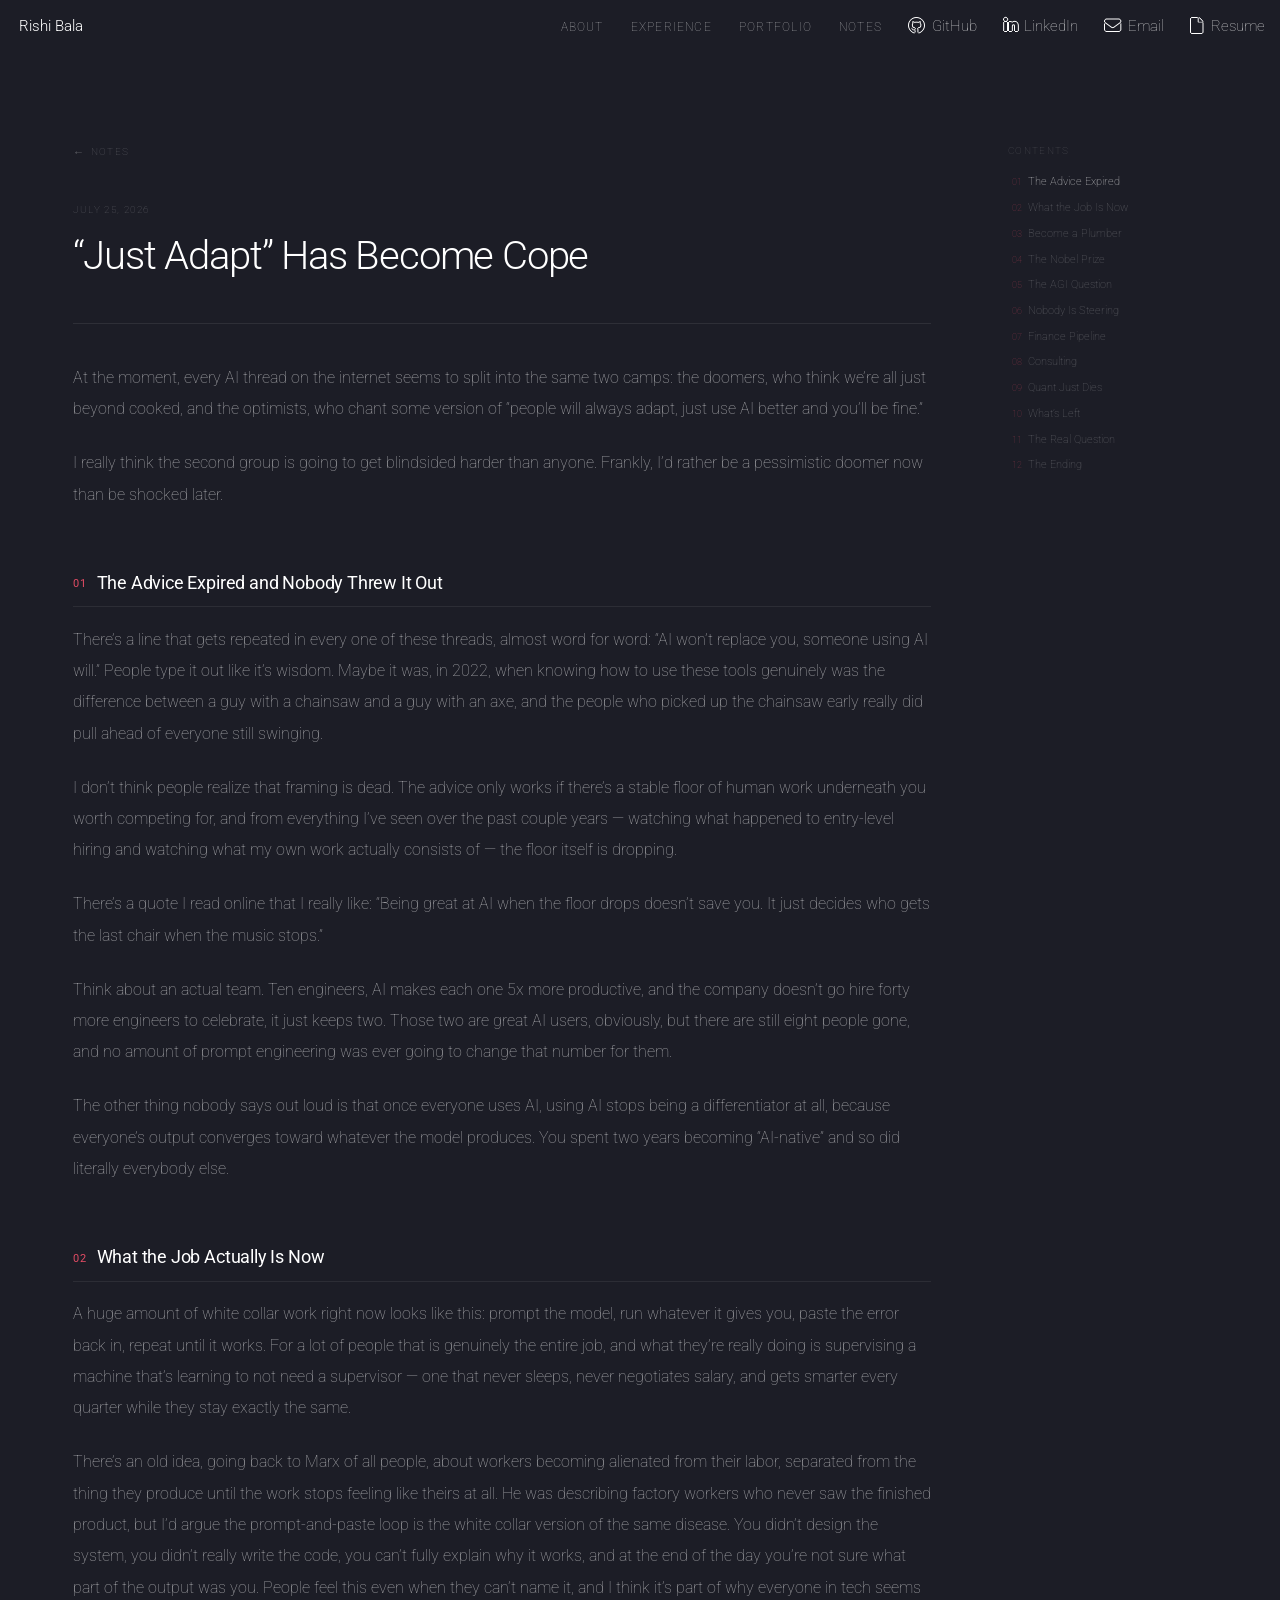
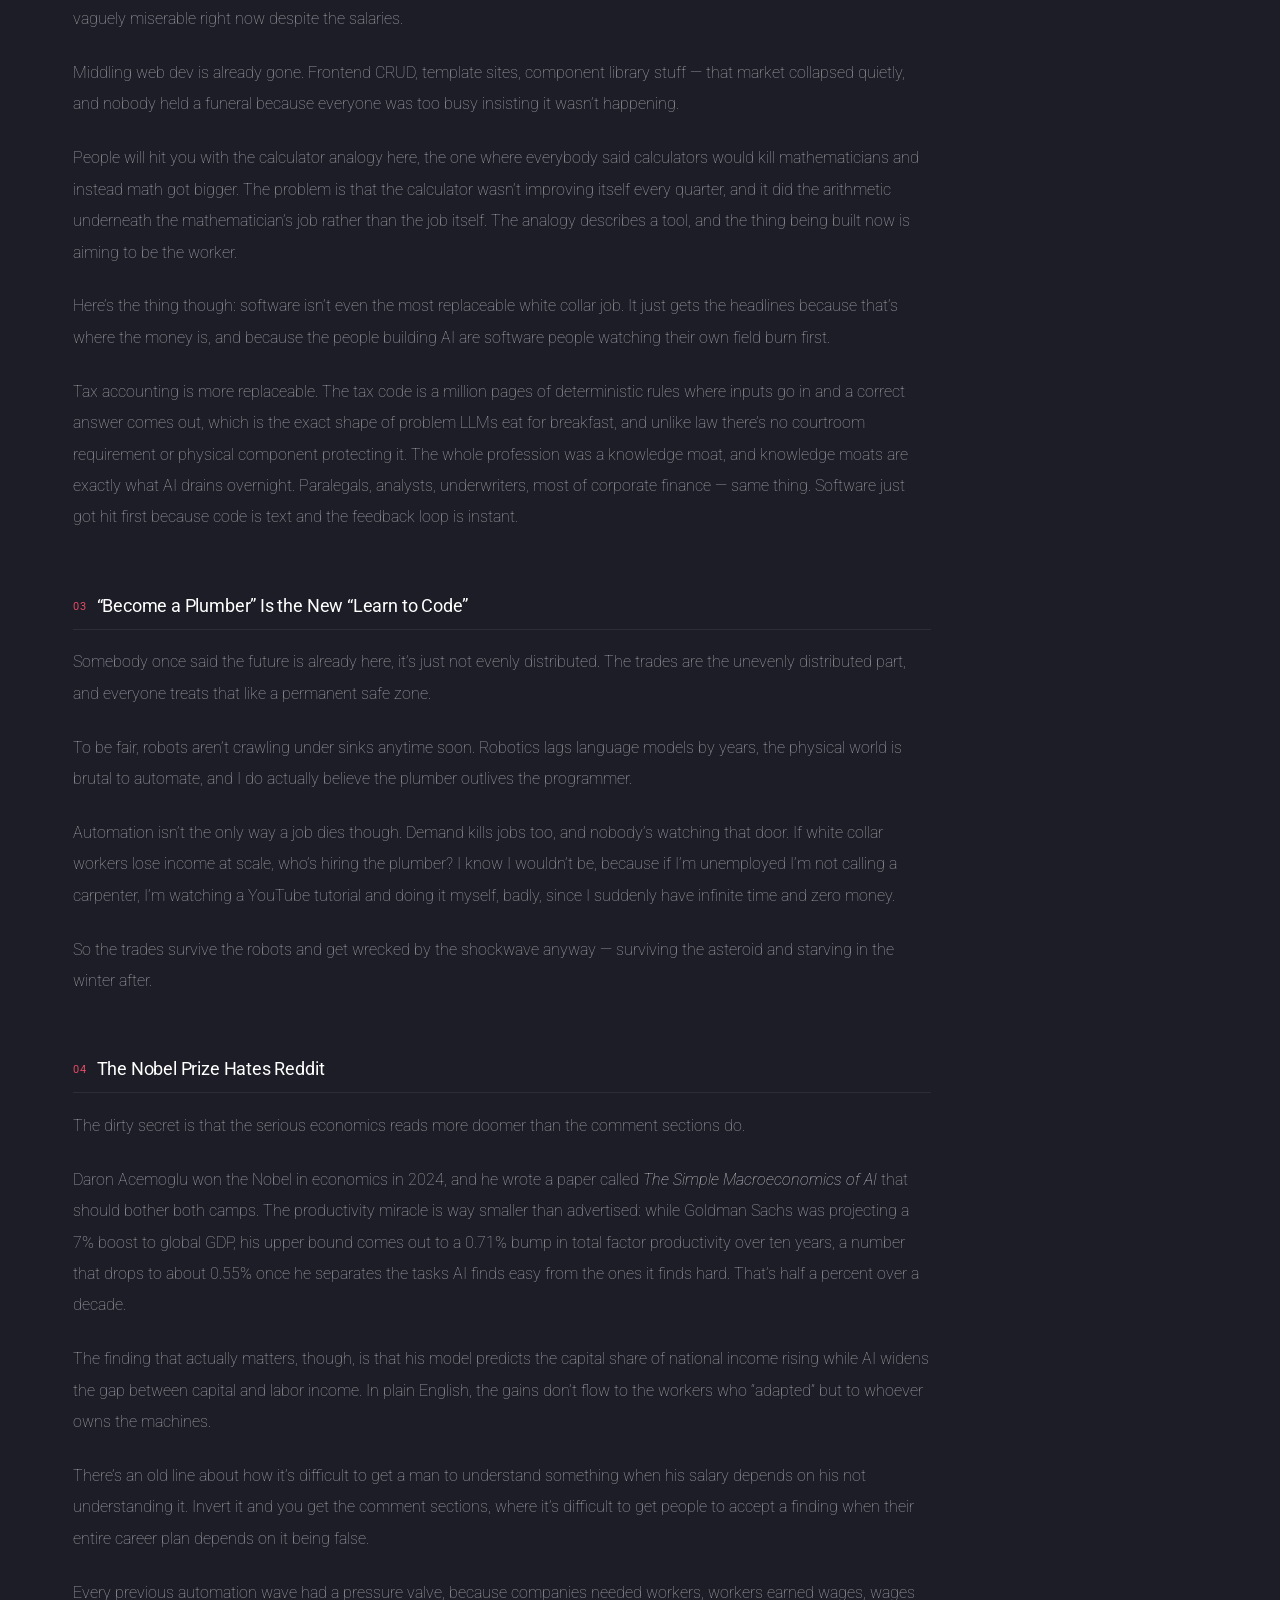
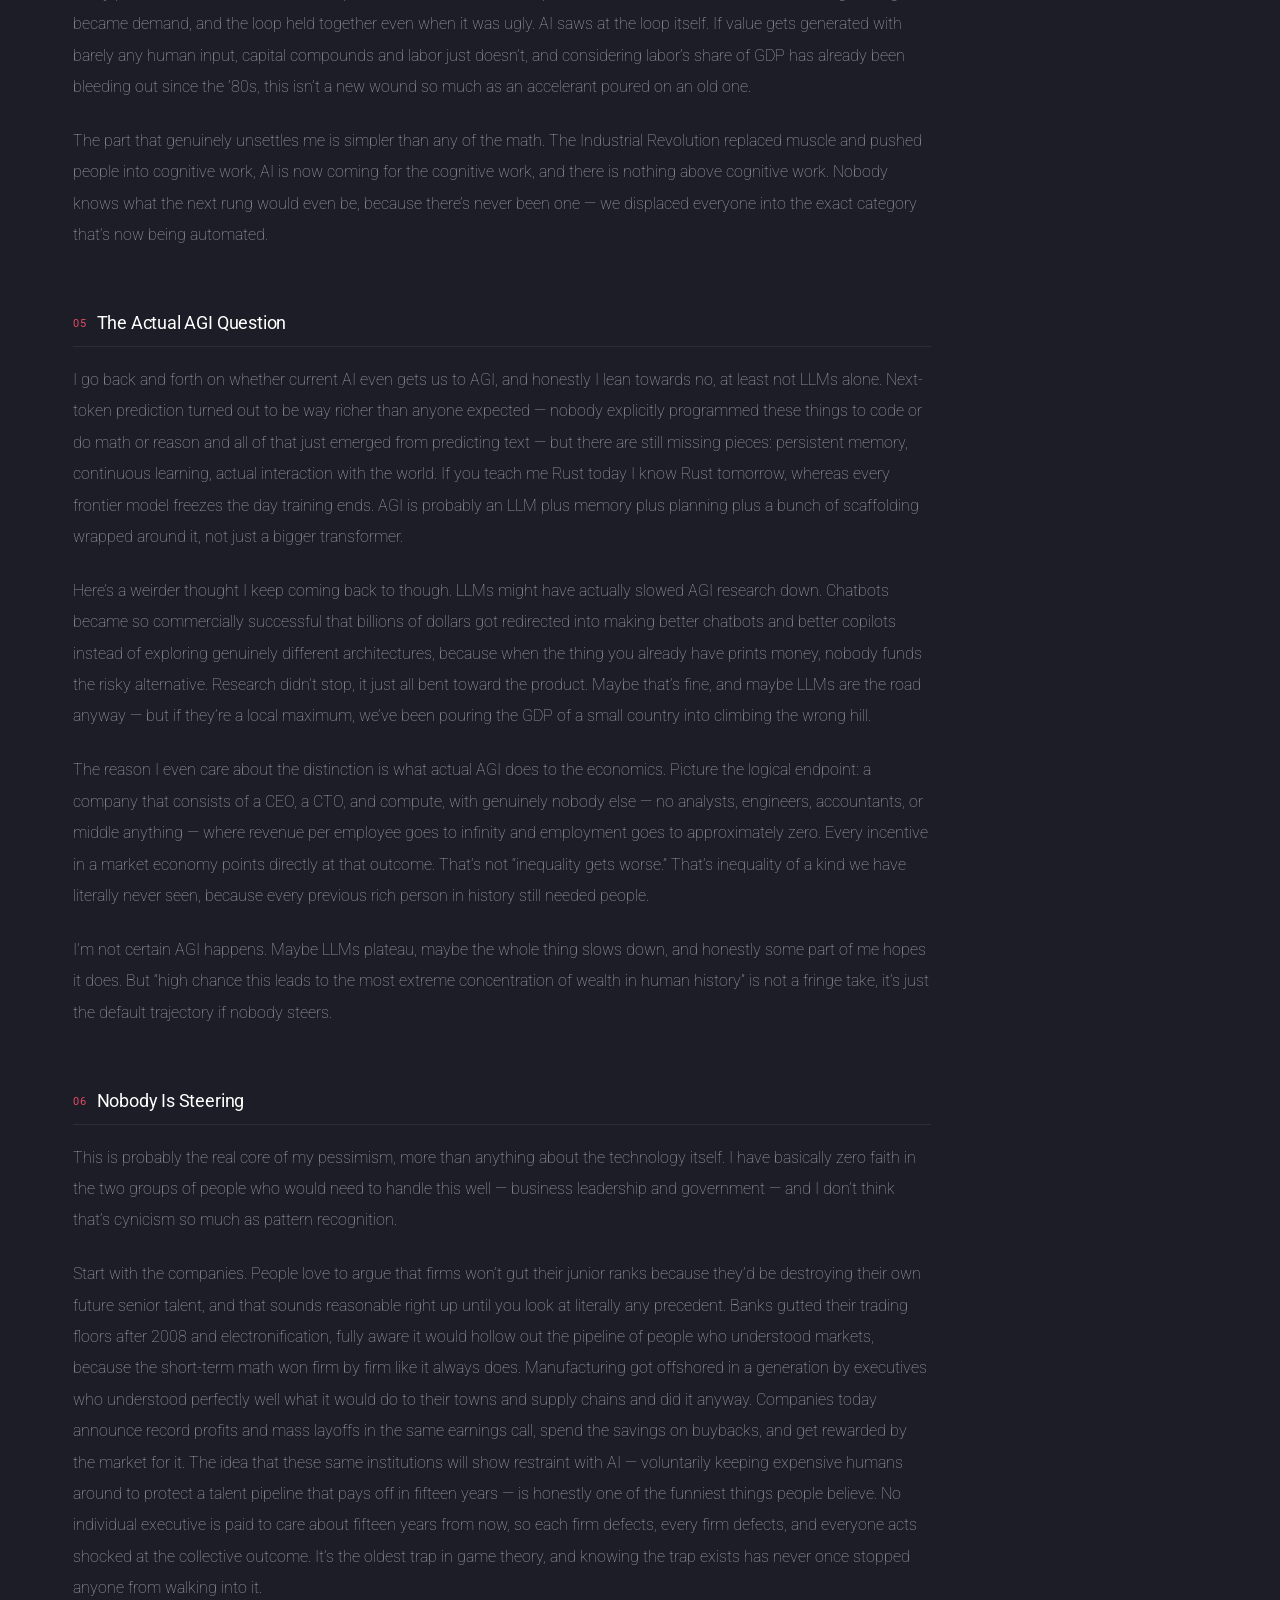
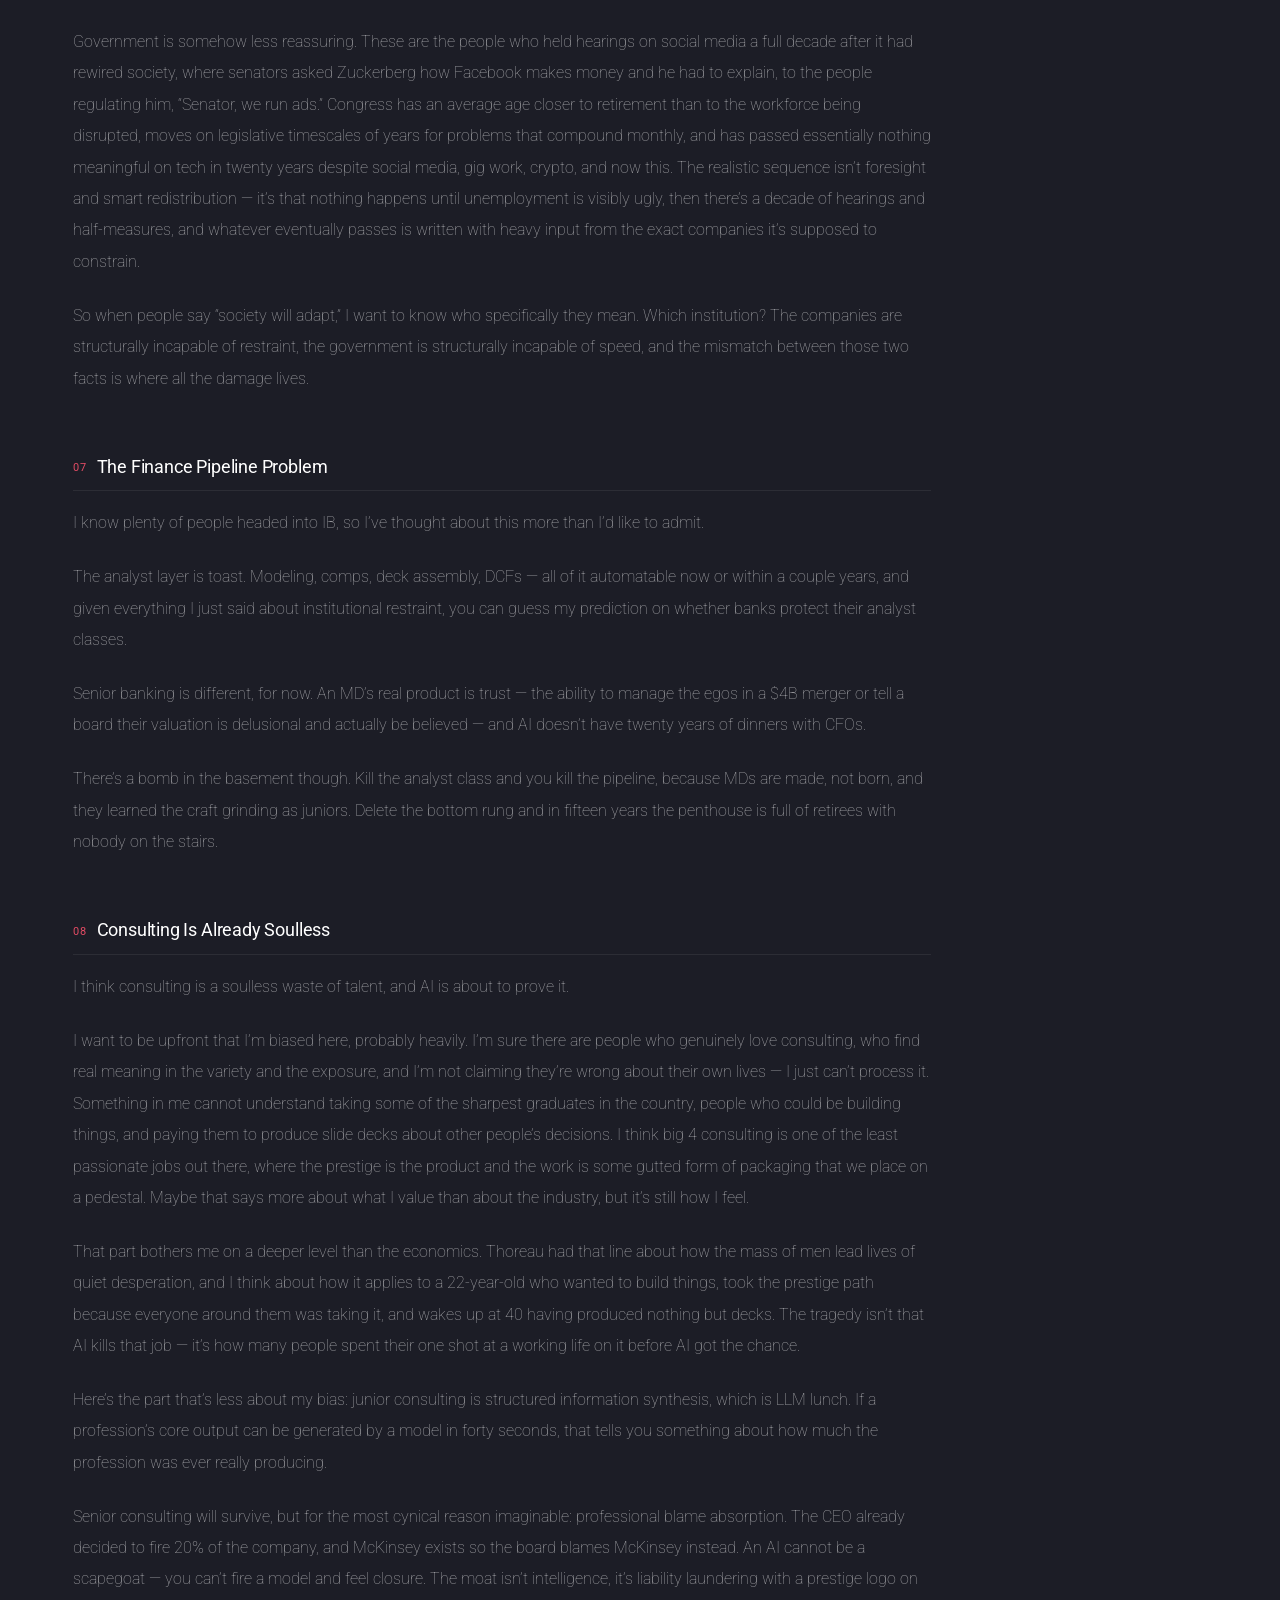
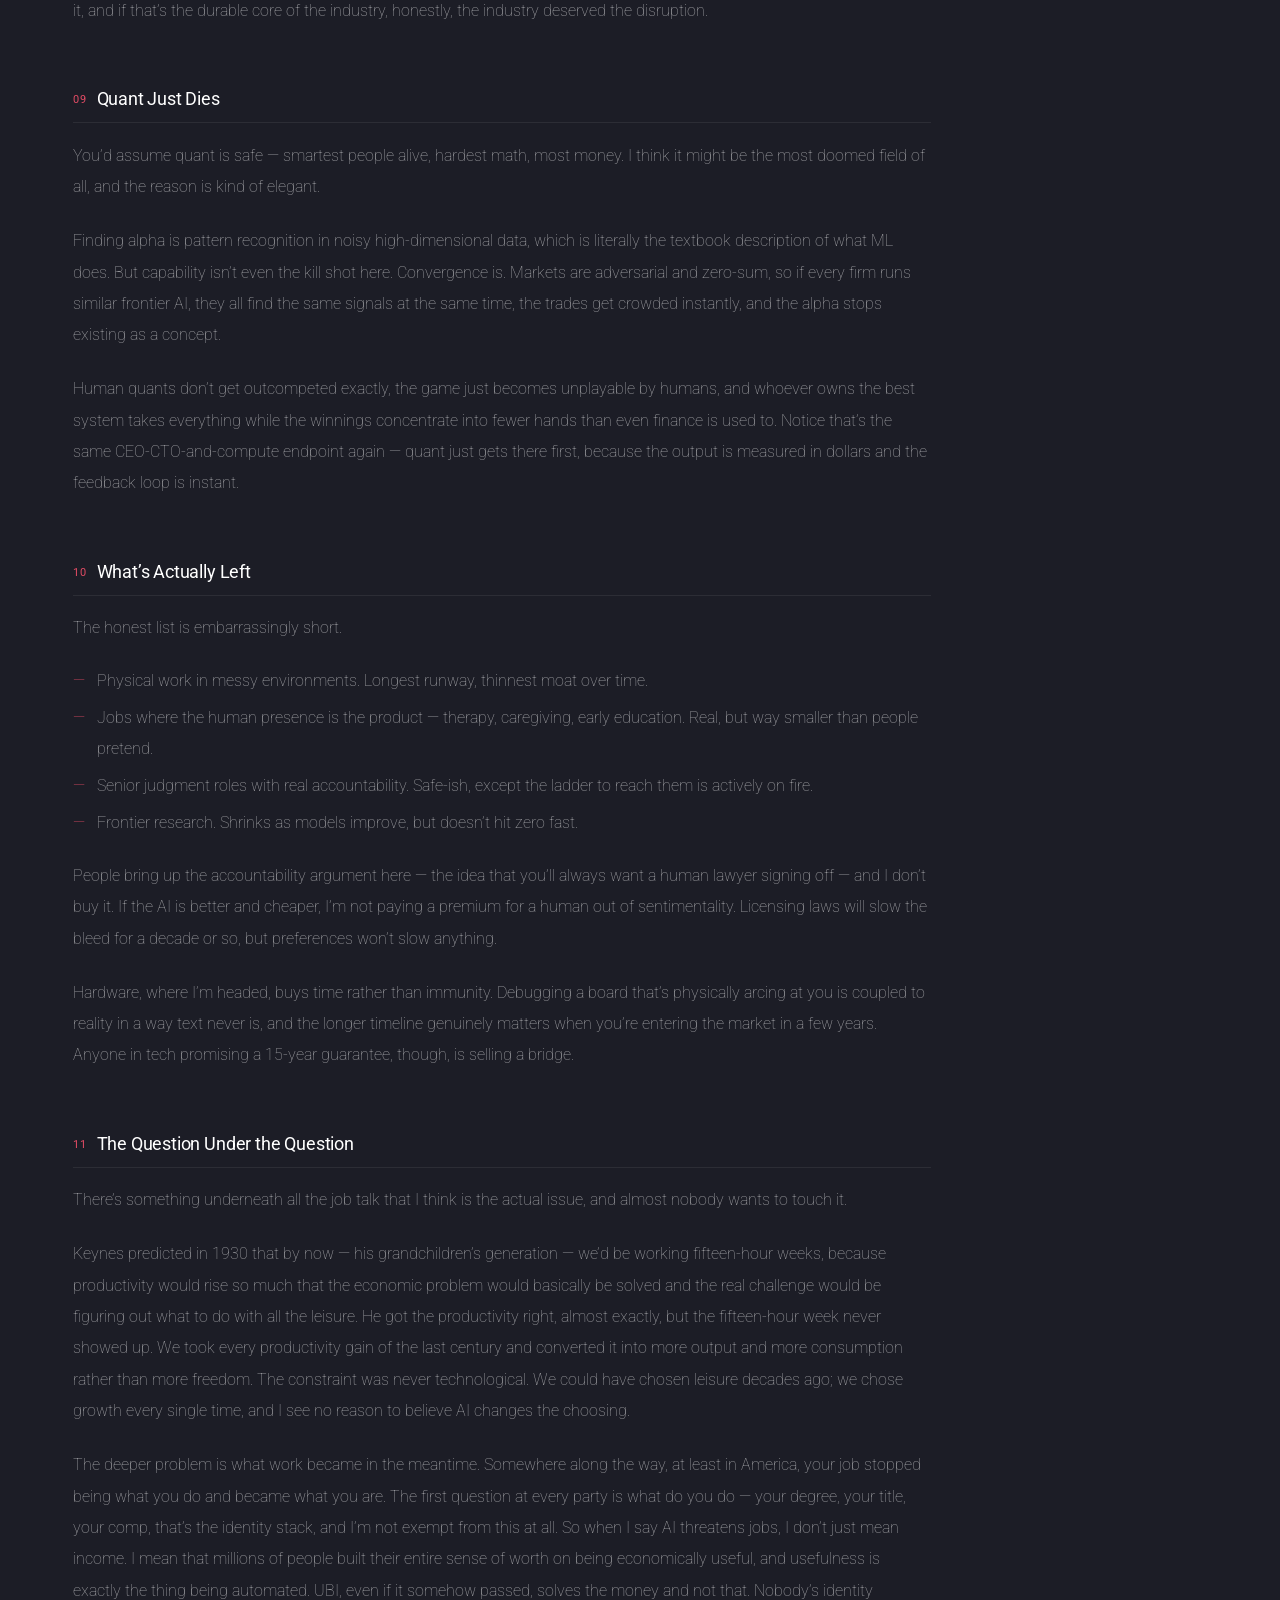
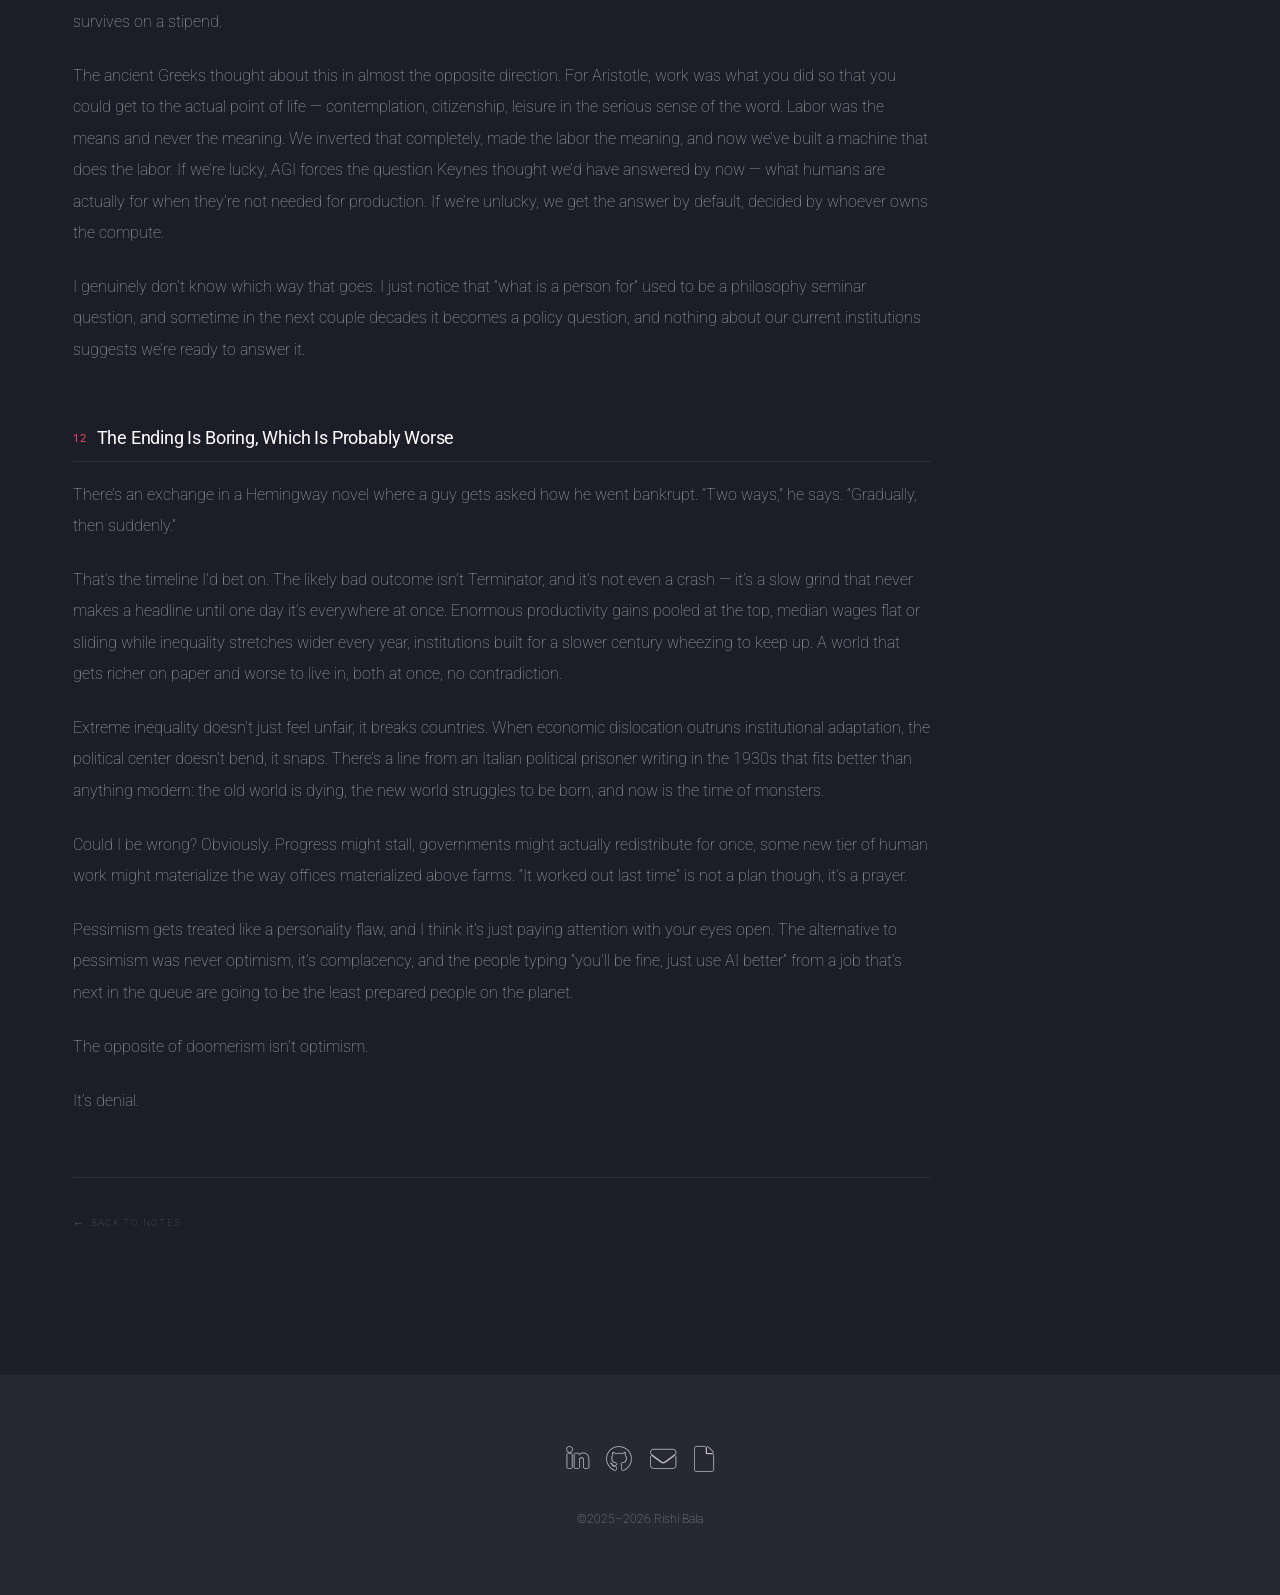
==== commit b782ba01: "updated to july 26 2026" ====
--- a/blog/just-adapt.html
+++ b/blog/just-adapt.html
@@ -204,7 +204,7 @@
 					<li><a href="../index.html#one">About</a></li>
 					<li><a href="../index.html#ipc">Experience</a></li>
 					<li><a href="../index.html#five">Portfolio</a></li>
-					<li><a href="../index.html#blog">Writings</a></li>
+					<li><a href="../notes.html">Notes</a></li>
 					<li><a href="https://github.com/rbala25" class="icon brands alt fa-github"><span class="label">GitHub</span></a></li>
 					<li><a href="https://www.linkedin.com/in/rishi-bala-443583258/" class="icon brands alt fa-linkedin-in"><span class="label">LinkedIn</span></a></li>
 					<li><a href="mailto:rishibala2007@gmail.com" class="icon solid alt fa-envelope"><span class="label">Email</span></a></li>
@@ -220,7 +220,7 @@
 				<!-- Main content -->
 				<div class="article-main">
 
-					<a href="../index.html#blog" class="article-back">Writings</a>
+					<a href="../notes.html" class="article-back">Notes</a>
 
 					<p class="article-date">July 25, 2026</p>
 					<h2 class="article-title">&ldquo;Just Adapt&rdquo; Has Become Cope</h2>
@@ -319,7 +319,7 @@
 					</div>
 
 					<div class="article-end">
-						<a href="../index.html#blog" class="article-back">Back to Writings</a>
+						<a href="../notes.html" class="article-back">Back to Notes</a>
 					</div>
 
 				</div>
@@ -356,7 +356,6 @@
 			</ul>
 			<ul class="copyright">
 				<li>&copy;2025&ndash;2026 Rishi Bala</li>
-				<li>Design: <a href="http://html5up.net">HTML5 UP</a></li>
 			</ul>
 		</footer>
 
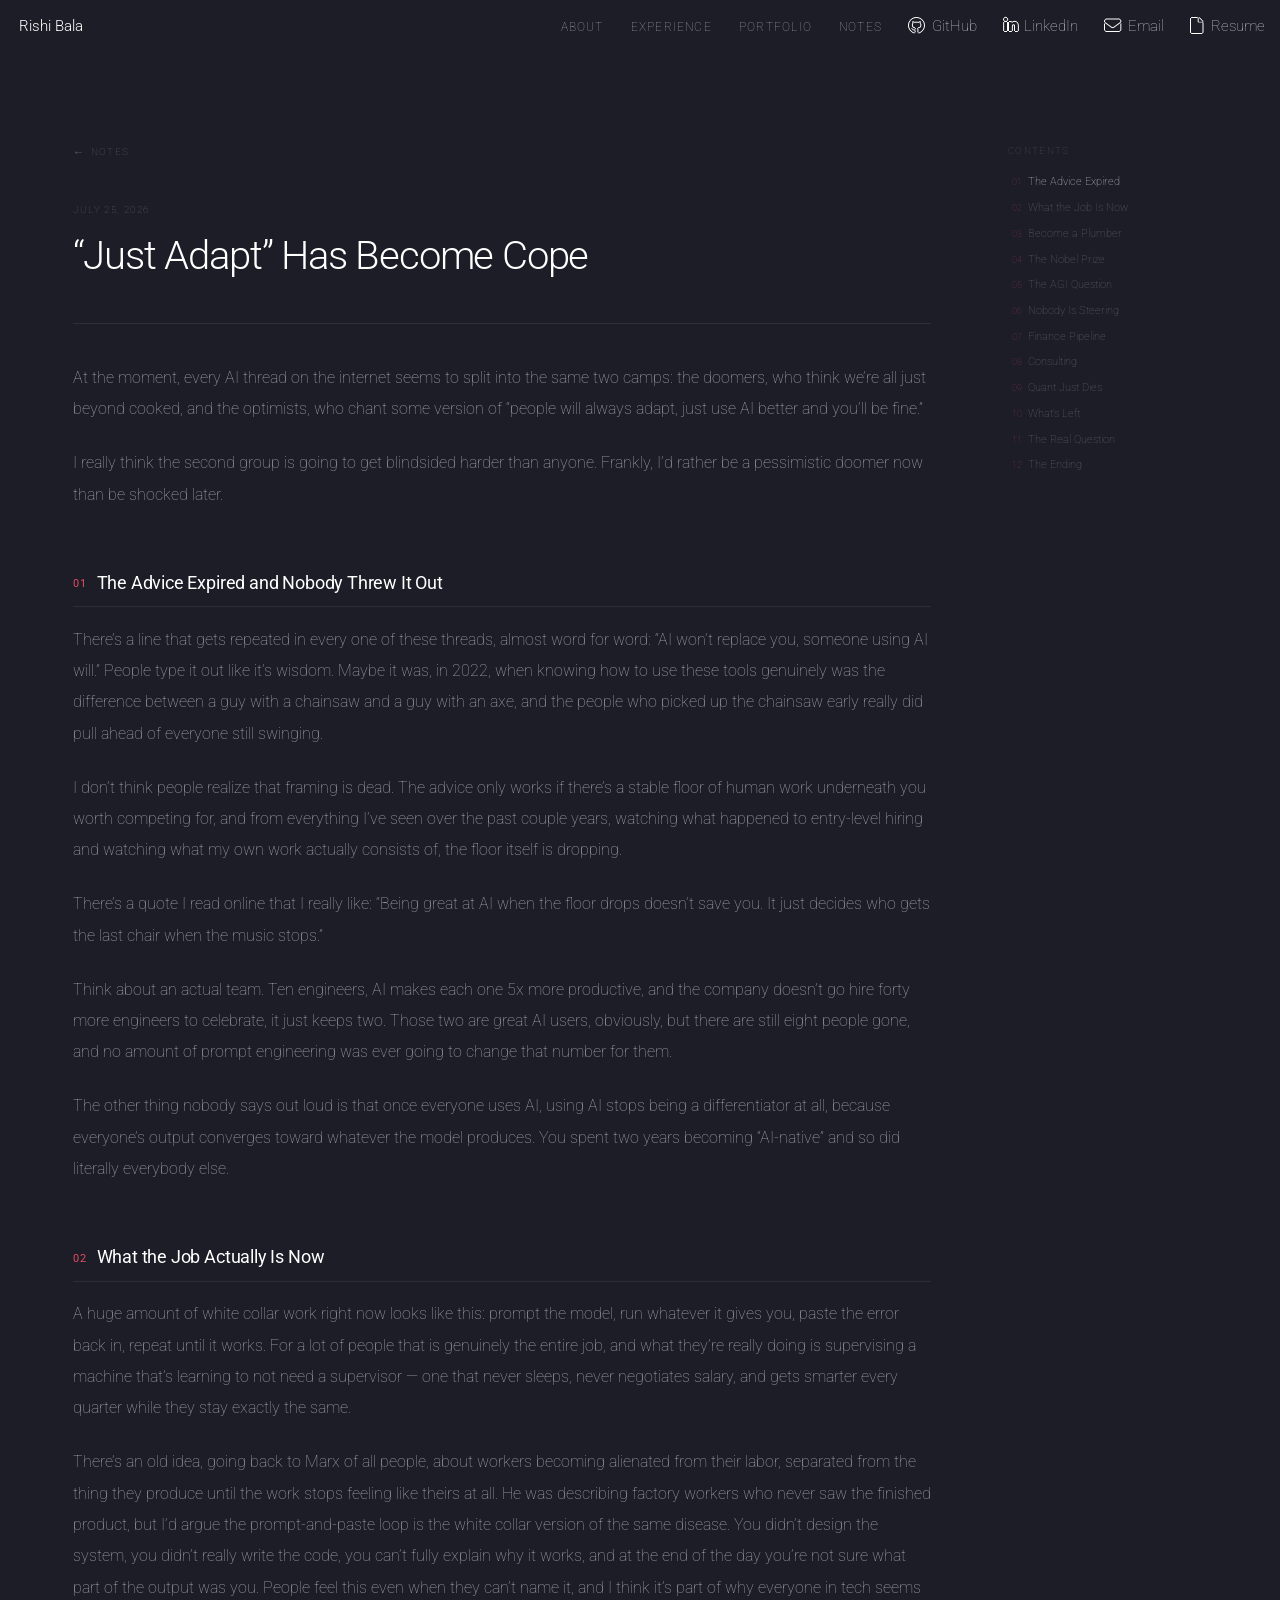
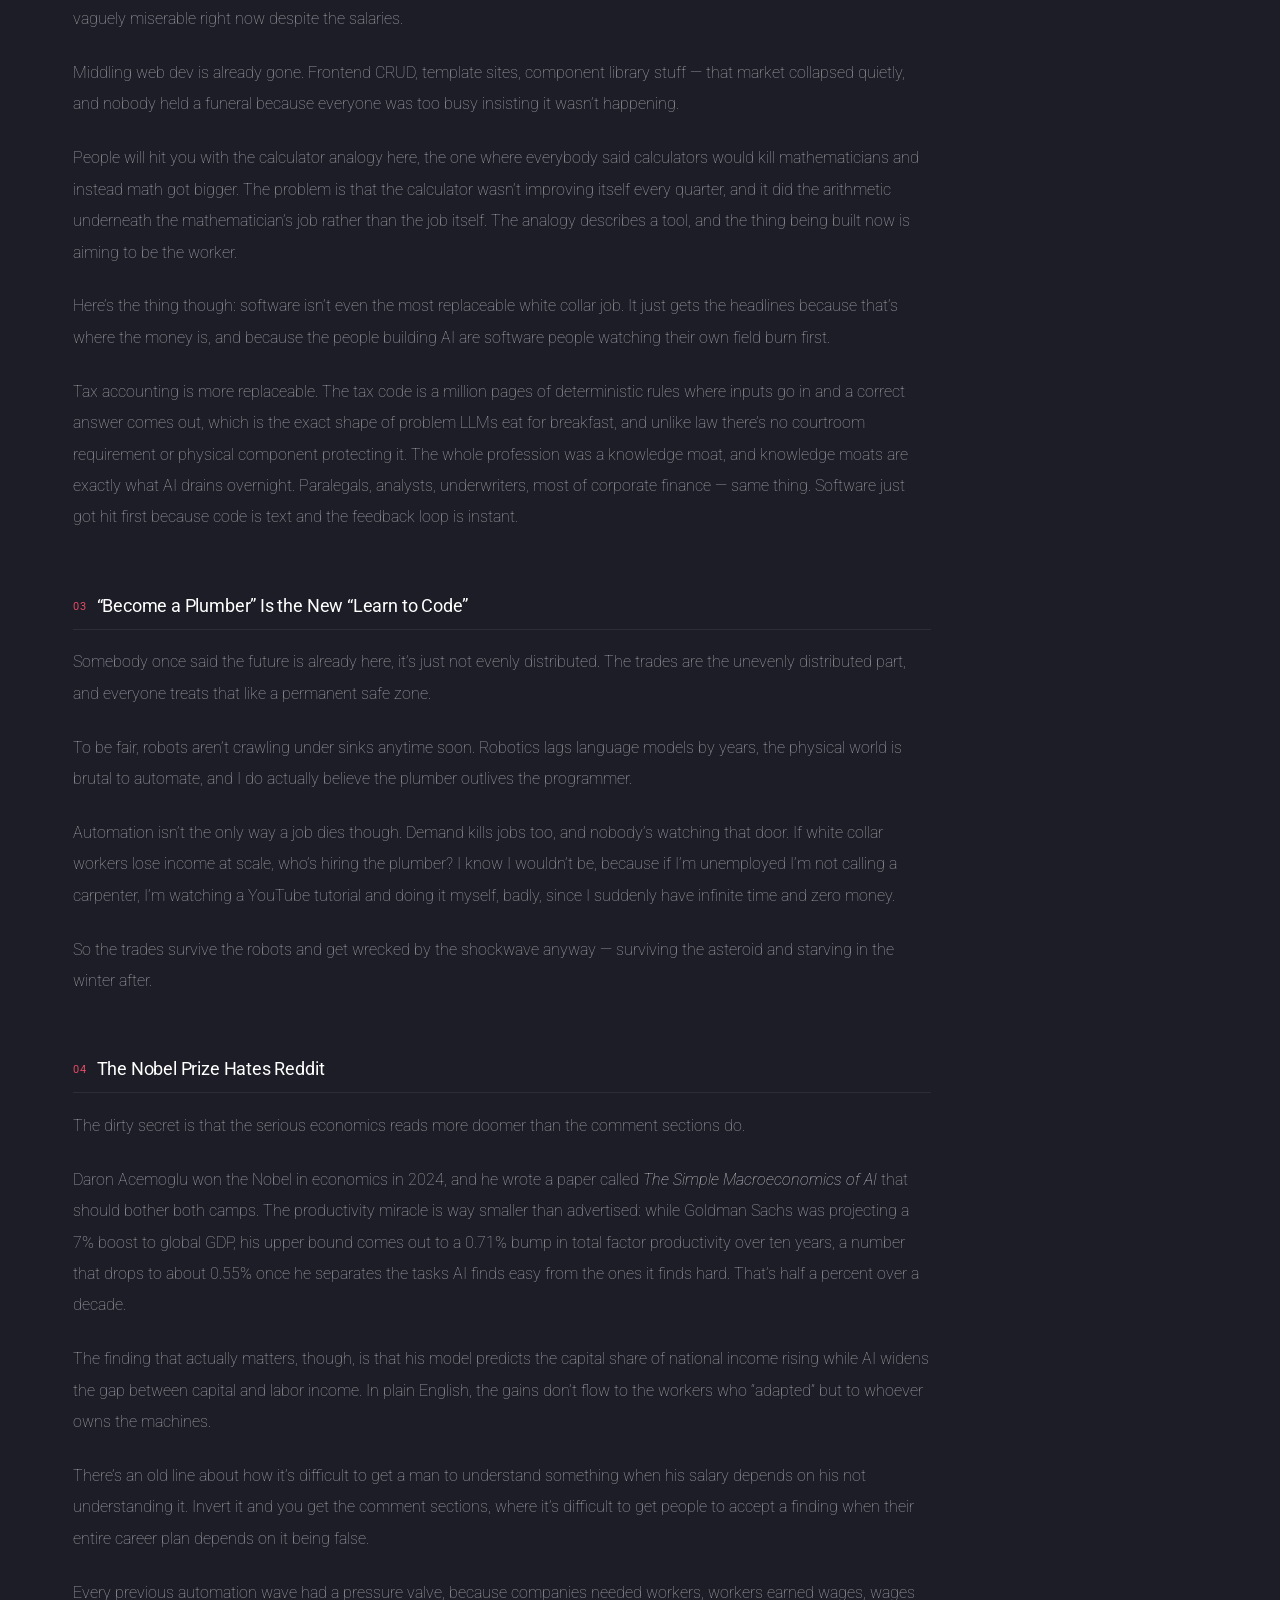
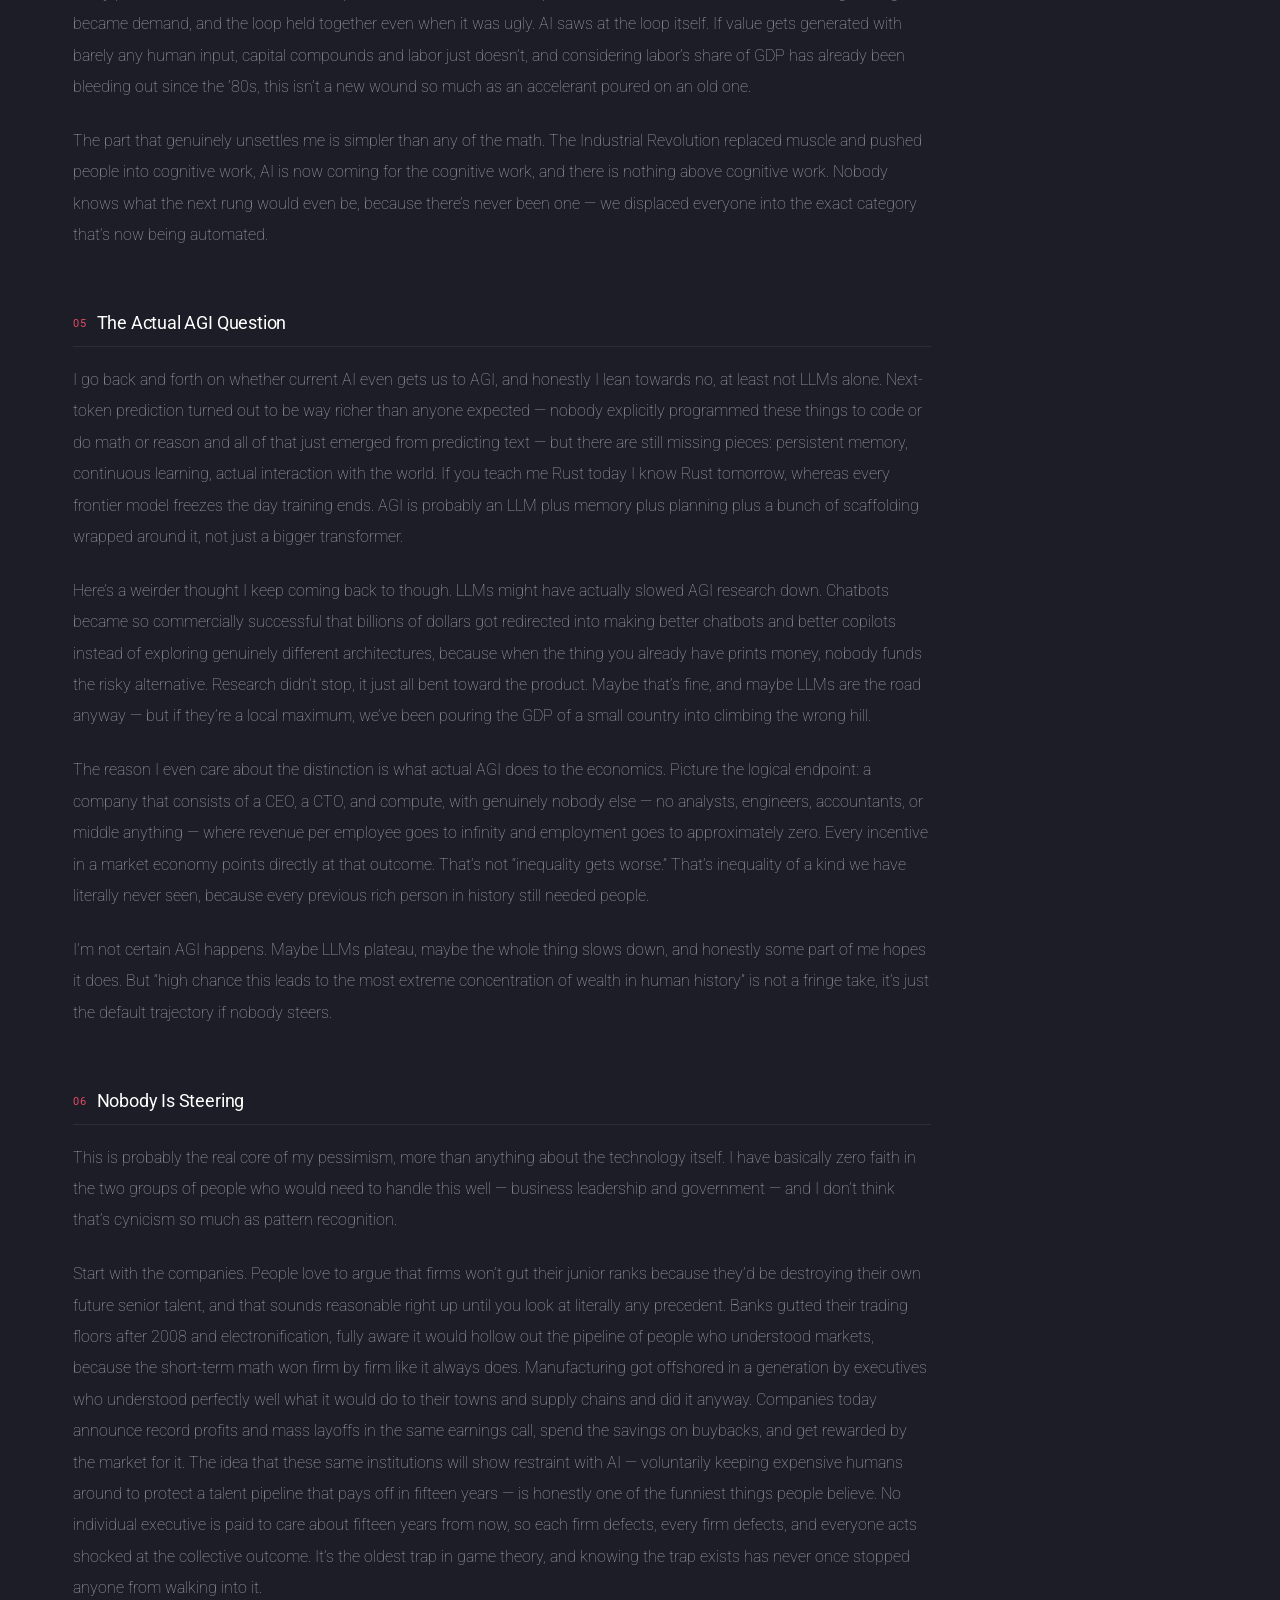
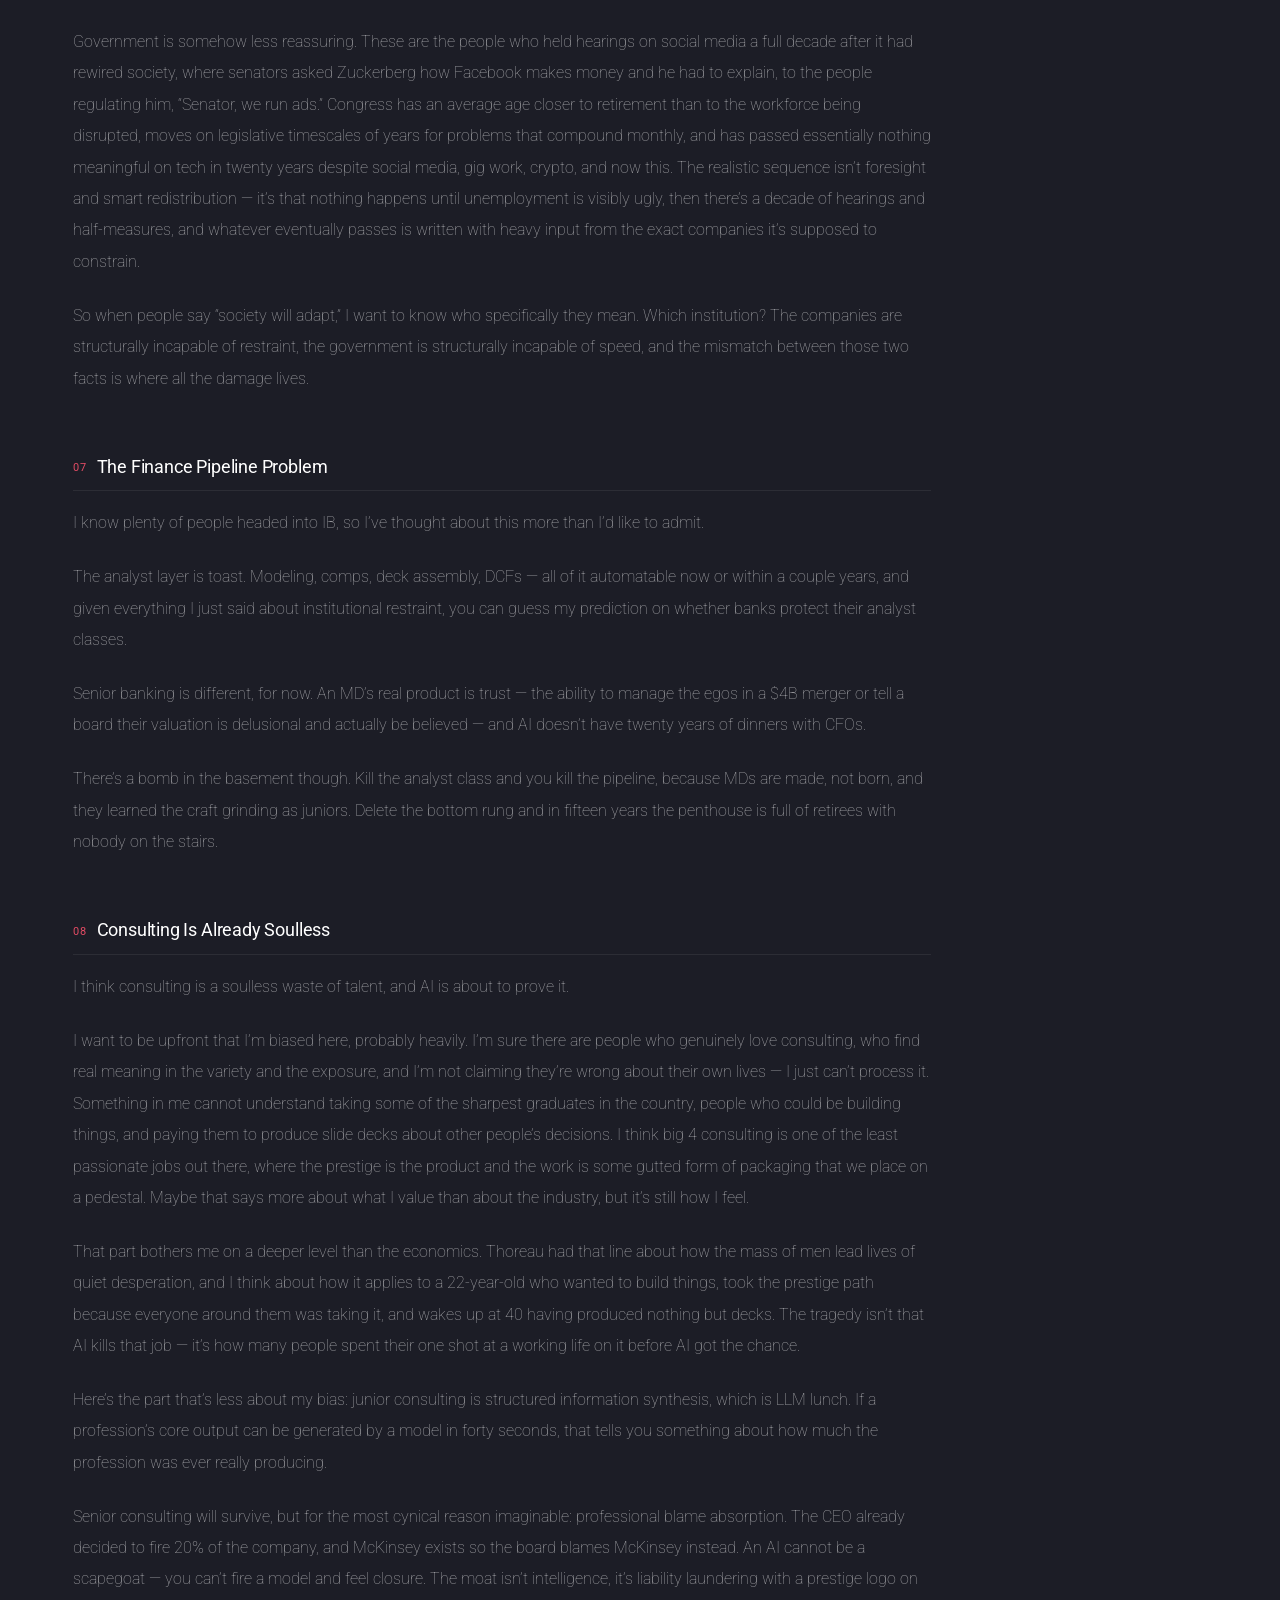
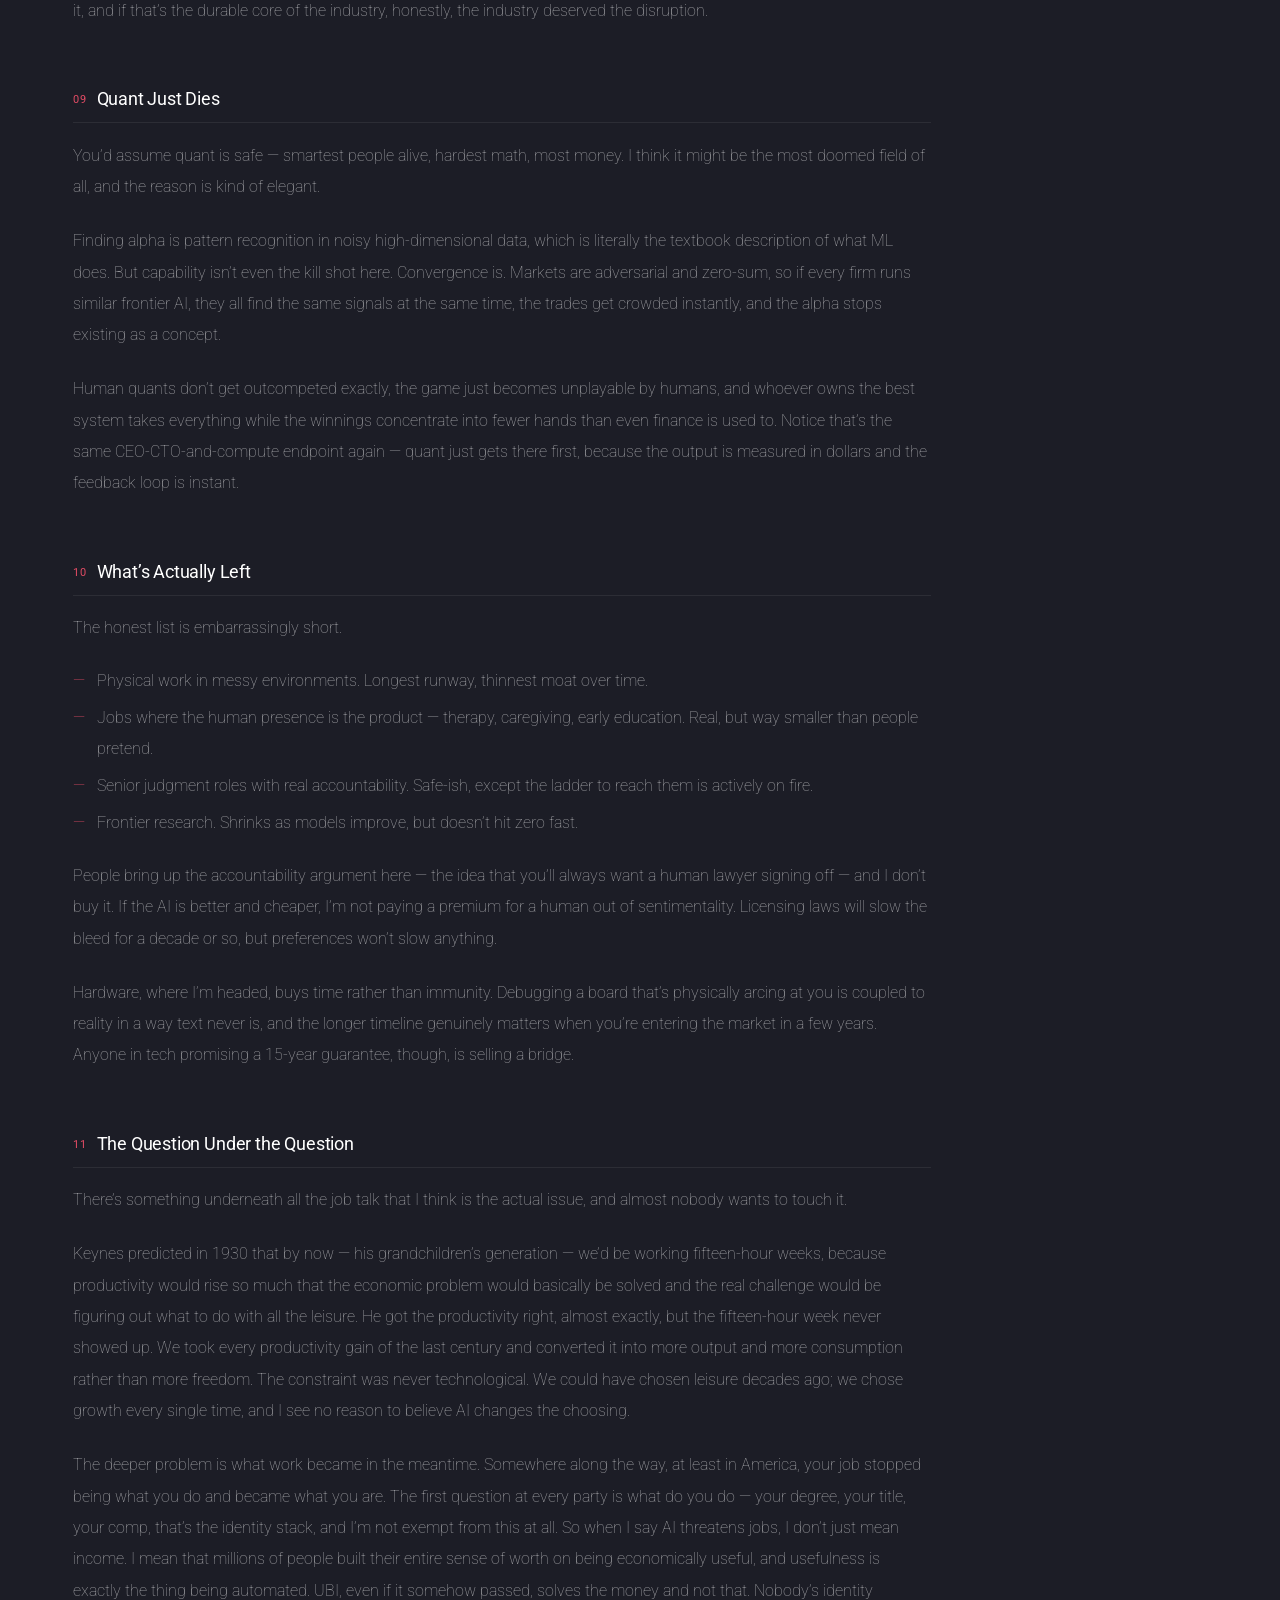
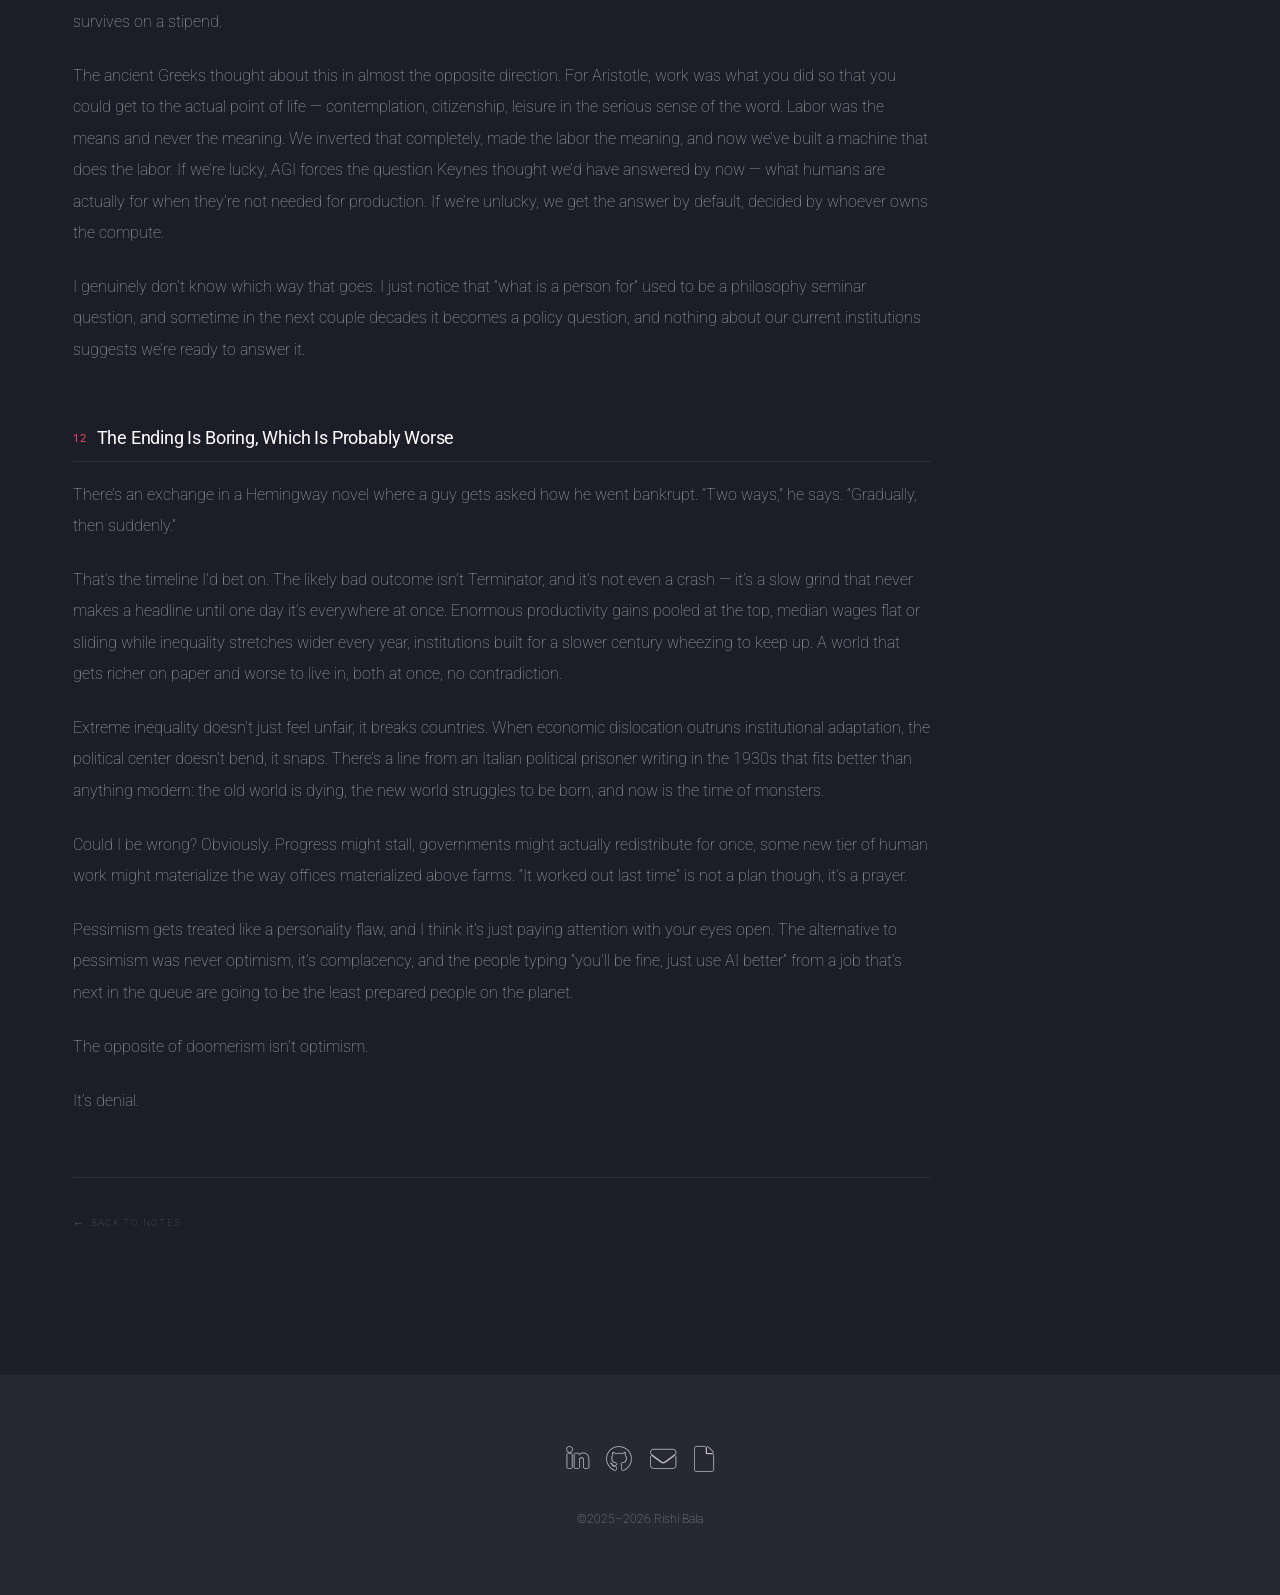
==== commit 298f6b62: "July 28, 2026" ====
--- a/blog/just-adapt.html
+++ b/blog/just-adapt.html
@@ -232,7 +232,7 @@
 
 						<h3 id="s1">The Advice Expired and Nobody Threw It Out</h3>
 						<p>There&rsquo;s a line that gets repeated in every one of these threads, almost word for word: &ldquo;AI won&rsquo;t replace you, someone using AI will.&rdquo; People type it out like it&rsquo;s wisdom. Maybe it was, in 2022, when knowing how to use these tools genuinely was the difference between a guy with a chainsaw and a guy with an axe, and the people who picked up the chainsaw early really did pull ahead of everyone still swinging.</p>
-						<p>I don&rsquo;t think people realize that framing is dead. The advice only works if there&rsquo;s a stable floor of human work underneath you worth competing for, and from everything I&rsquo;ve seen over the past couple years &mdash; watching what happened to entry-level hiring and watching what my own work actually consists of &mdash; the floor itself is dropping.</p>
+						<p>I don&rsquo;t think people realize that framing is dead. The advice only works if there&rsquo;s a stable floor of human work underneath you worth competing for, and from everything I&rsquo;ve seen over the past couple years, watching what happened to entry-level hiring and watching what my own work actually consists of, the floor itself is dropping.</p>
 						<p>There&rsquo;s a quote I read online that I really like: &ldquo;Being great at AI when the floor drops doesn&rsquo;t save you. It just decides who gets the last chair when the music stops.&rdquo;</p>
 						<p>Think about an actual team. Ten engineers, AI makes each one 5x more productive, and the company doesn&rsquo;t go hire forty more engineers to celebrate, it just keeps two. Those two are great AI users, obviously, but there are still eight people gone, and no amount of prompt engineering was ever going to change that number for them.</p>
 						<p>The other thing nobody says out loud is that once everyone uses AI, using AI stops being a differentiator at all, because everyone&rsquo;s output converges toward whatever the model produces. You spent two years becoming &ldquo;AI-native&rdquo; and so did literally everybody else.</p>
